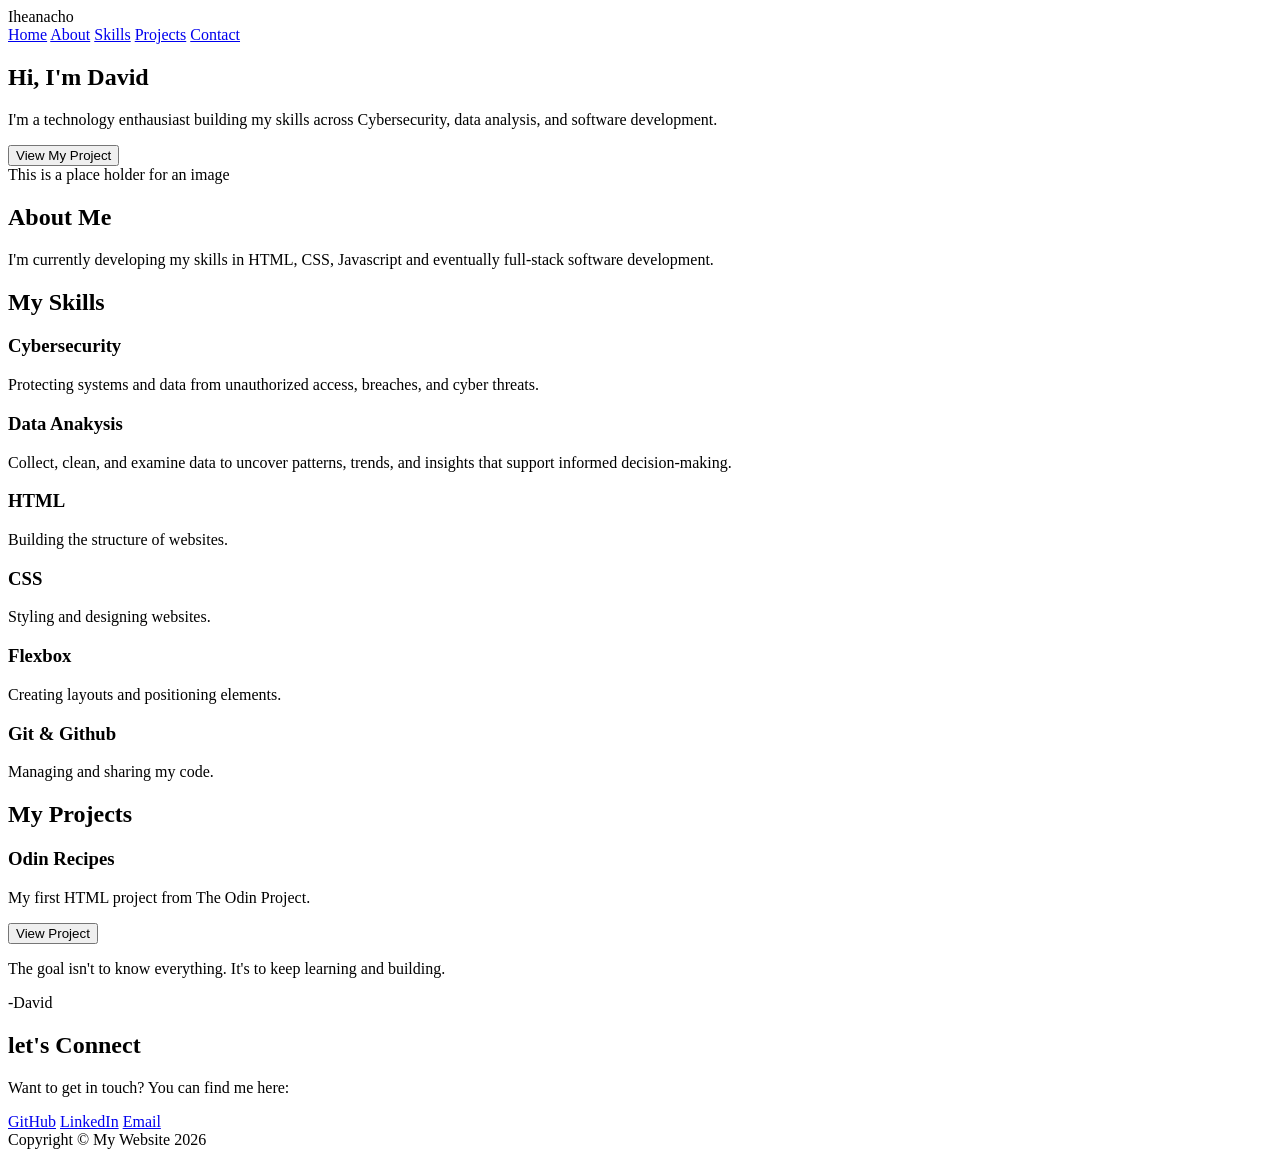
==== index.html @ 2ddacee8 "Create personal website HTML structure" ====
<!DOCTYPE html>
<html lang="en">
<head>
    <meta charset="UTF-8">
    <meta name="viewport" content="width=device-width, initial-scale=1.0">
    <title>MyLanding Page</title>
</head>
<body>

    <header>
        <div>Iheanacho</div>

        <nav>
            <a href="#">Home</a>
            <a href="#">About</a>
            <a href="#">Skills</a>
            <a href="#">Projects</a>
            <a href="#">Contact</a>
        </nav>
    </header>

    <section>
        <div>
            <h1>Hi, I'm David</h1>
            <p>
                I'm a technology enthausiast building my skills across Cybersecurity, data analysis, and software development.
            </p>

            <button>View My Project</button>
        </div>

        <div> 
            This is a place holder for an image
        </div>
    </section>

    <section>
        <h2>About Me</h2>

        <p>
            I'm currently developing my skills in HTML, CSS, Javascript and eventually full-stack software development.
        </p>
    </section>

    <section>
        <h2>My Skills</h2>

        <div>

            <div>
                <h3>Cybersecurity</h3>
                <p>
                    Protecting systems and data from unauthorized access, breaches, and cyber threats.
                </p>
            </div>

            <div>
                <h3>Data Anakysis</h3>
                <p>
                    Collect, clean, and examine data to uncover patterns, trends, and insights that support informed decision-making.
                </p>
            </div>
        
            <div>
                <h3>HTML</h3>
                <p>Building the structure of websites.</p>
            </div>

            <div>
                <h3>CSS</h3>
                <p>Styling and designing websites.</p>
            </div>

            <div>
                <h3>Flexbox</h3>
                <p>Creating layouts and positioning elements.</p>
            </div>

            <div>
                <h3>Git & Github</h3>
                <p>Managing and sharing my code.</p>
            </div>
        </div>
    
    </section>

    <section>
        <h2>My Projects</h2>

        <div>

            <div>
                <h3> Odin Recipes</h3>
                <p>
                    My first HTML project from The Odin Project.
                </p>
                <button>View Project</button>
            </div>

        </div>
        
        <p>
            The goal isn't to know everything. It's to keep learning and building.
        </p>

        <p>-David</p>
    </section>

    <section>

            <h2>let's Connect</h2>

            <p>
               Want to get in touch? You can find me here:
            </p>
            <a href="#">GitHub</a>
            <a href="#">LinkedIn</a>
            <a href="#">Email</a>
    </section>

    <footer>
        Copyright &copy; My Website 2026
    </footer>
</body>
</html>
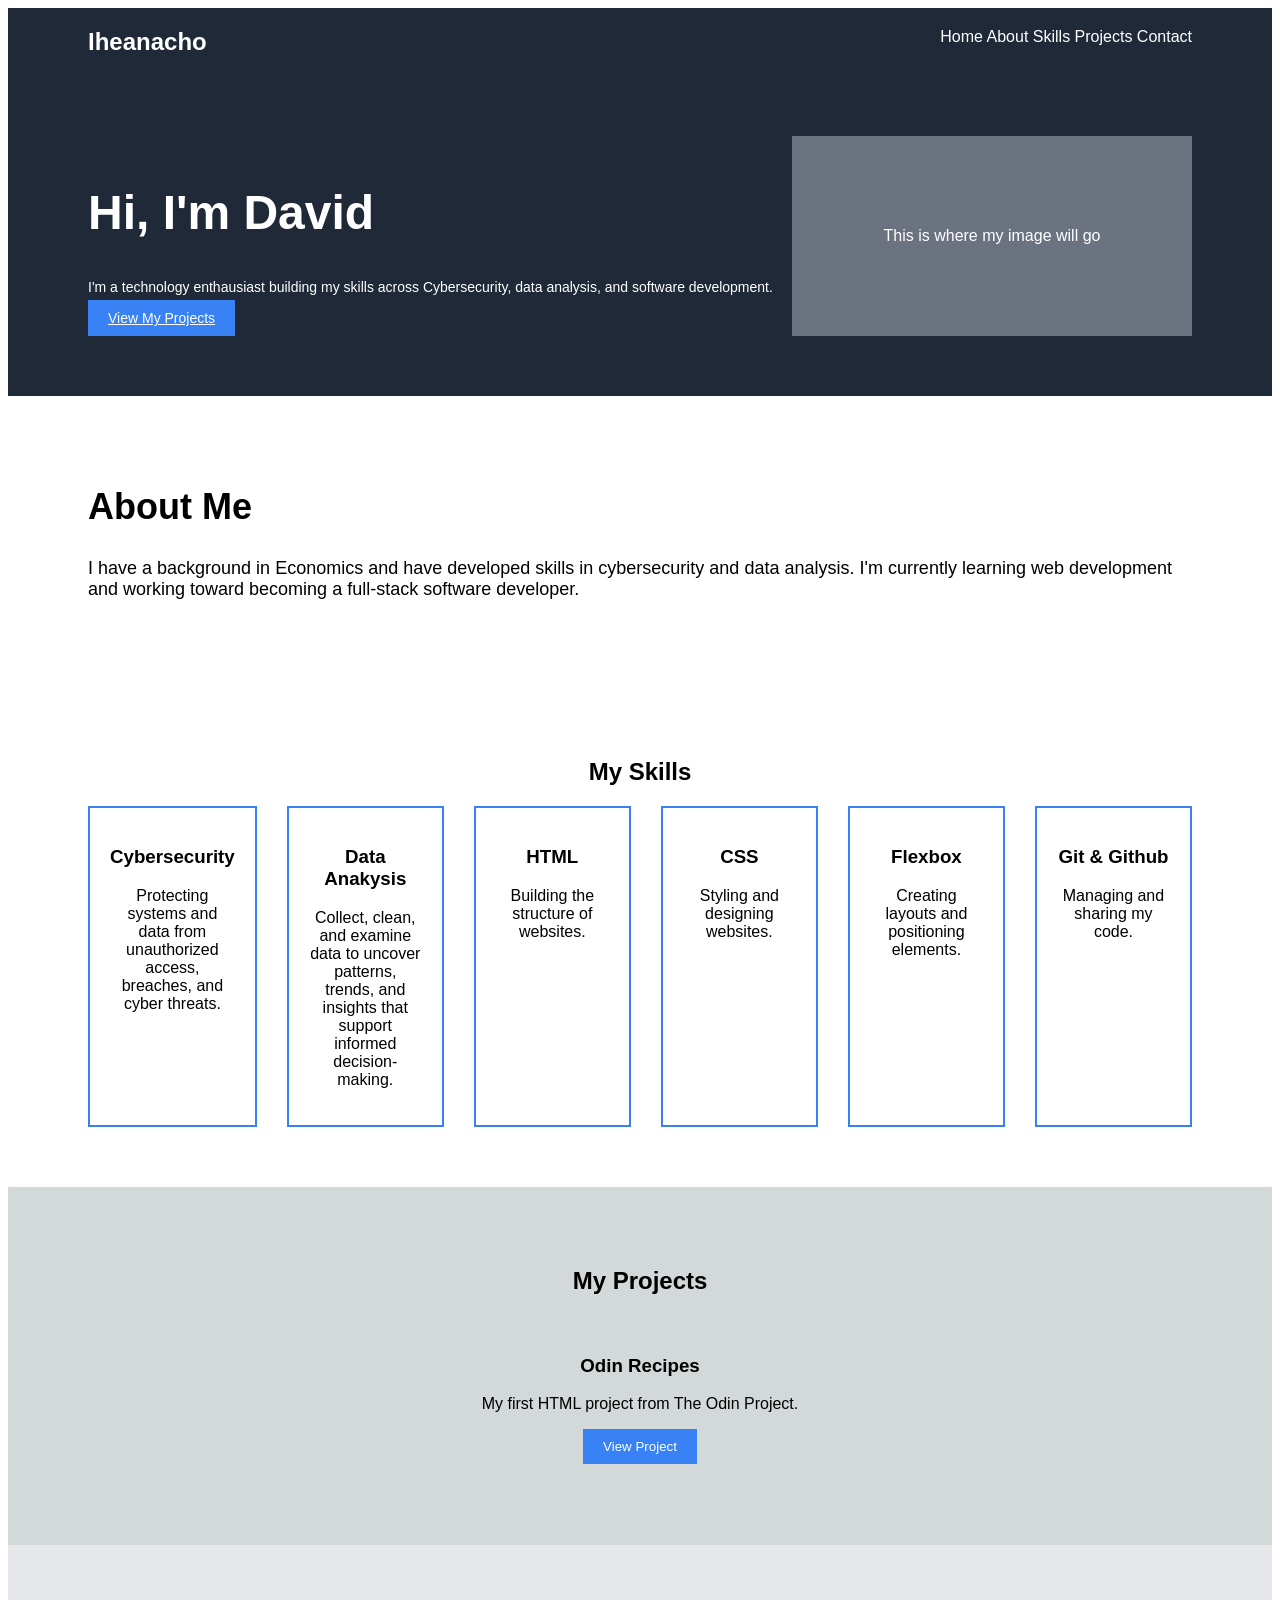
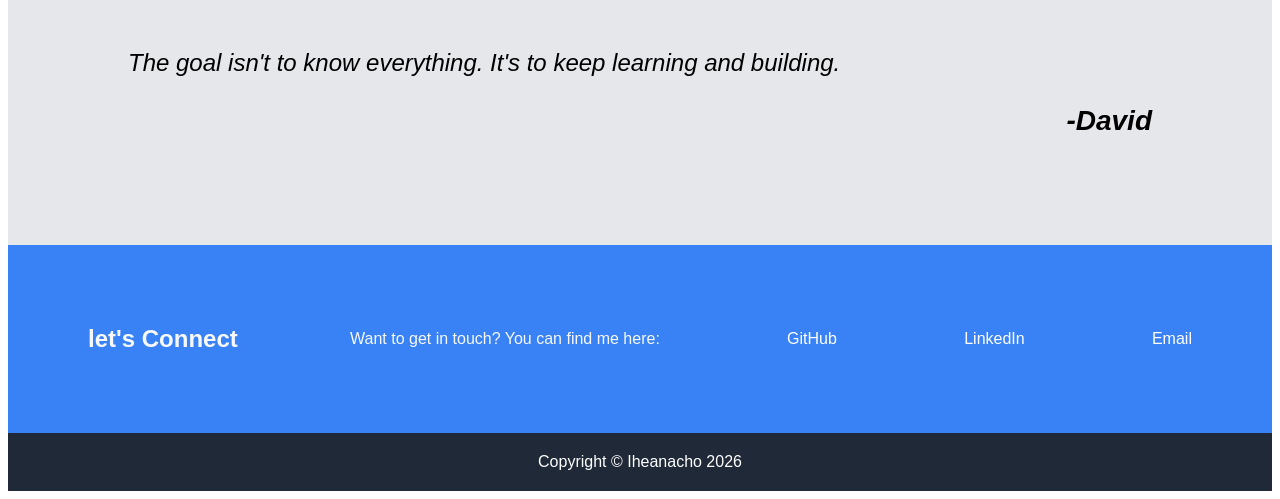
==== commit 4af438b0: "complete lannding HTML and CSS" ====
--- a/index.html
+++ b/index.html
@@ -4,6 +4,8 @@
     <meta charset="UTF-8">
     <meta name="viewport" content="width=device-width, initial-scale=1.0">
     <title>MyLanding Page</title>
+
+    <link rel="stylesheet" href="style.css">
 </head>
 <body>
 
@@ -19,33 +21,33 @@
         </nav>
     </header>
 
-    <section>
+    <section class="hero">
         <div>
             <h1>Hi, I'm David</h1>
             <p>
                 I'm a technology enthausiast building my skills across Cybersecurity, data analysis, and software development.
             </p>
 
-            <button>View My Project</button>
+            <a href="#projects"> View My Projects</a>
         </div>
 
-        <div> 
-            This is a place holder for an image
+        <div class="hero-image">
+            This is where my image will go
         </div>
     </section>
 
-    <section>
+    <section class="about">
         <h2>About Me</h2>
 
         <p>
-            I'm currently developing my skills in HTML, CSS, Javascript and eventually full-stack software development.
+           I have a background in Economics and have developed skills in cybersecurity and data analysis. I'm currently learning web development and working toward becoming a full-stack software developer.
         </p>
     </section>
 
-    <section>
+    <section class="skill">
         <h2>My Skills</h2>
 
-        <div>
+        <div class="skill-container">
 
             <div>
                 <h3>Cybersecurity</h3>
@@ -84,10 +86,10 @@
     
     </section>
 
-    <section>
+    <section id="projects" class="projects">
         <h2>My Projects</h2>
 
-        <div>
+        <div class="project-container">
 
             <div>
                 <h3> Odin Recipes</h3>
@@ -96,30 +98,33 @@
                 </p>
                 <button>View Project</button>
             </div>
-
         </div>
-        
-        <p>
-            The goal isn't to know everything. It's to keep learning and building.
-        </p>
-
-        <p>-David</p>
     </section>
 
-    <section>
+    <section class="quote"> 
+            <p>
+                The goal isn't to know everything. It's to keep learning and building.
+            </p>
+
+            <p>-David</p>
+
+    </section>
+
+    <section class="contact">
 
             <h2>let's Connect</h2>
 
             <p>
                Want to get in touch? You can find me here:
             </p>
+
             <a href="#">GitHub</a>
             <a href="#">LinkedIn</a>
             <a href="#">Email</a>
     </section>
 
-    <footer>
-        Copyright &copy; My Website 2026
+    <footer class="footer">
+        Copyright &copy; Iheanacho 2026
     </footer>
 </body>
 </html>
--- a/style.css
+++ b/style.css
@@ -0,0 +1,132 @@
+body {
+    font-family: Arial, sans-serif;
+}
+
+header {
+    background-color: #1f2937;
+    display: flex;
+    justify-content: space-between;
+    padding: 20px 80px;
+}
+
+header div {
+    color: white;
+    font-size: 24px;
+    font-weight: bold;
+}
+
+header a {
+    color: white;
+    text-decoration: none;
+}
+
+section {
+    padding: 60px 80px
+}
+
+.hero {
+    background-color: #1f2937;
+    color: white;
+    display: flex;
+    justify-content: space-between;
+    align-items: center;
+}
+
+.hero h1 {
+    font-size: 48px;
+}
+
+.hero p {
+    font-size: 14px;
+}
+.hero a {
+    background-color: #3882f6;
+    color: white;
+    border: none;
+    padding: 10px 20px;
+    font-size: 14px;
+}
+.hero-image {
+    width: 400px;
+    height: 200px;
+    background-color: #6b7280;
+    display: flex;
+    align-items: center;
+    justify-content: center;
+}
+.about h2 {
+    font-size: 36px;
+}
+
+.about p {
+    font-size: 18px;
+}
+.skill {
+    text-align: center;
+}
+.skill-container {
+    display: flex;
+    justify-content: center;
+    gap: 30px;
+}
+.skill-container> div {
+    border: 2px solid #3882f6;
+    width: 150px;
+    padding: 20px;
+    min-height: 120px;
+    text-align: center;
+}
+.projects {
+    text-align: center;
+    background-color: #d3d8d8;
+}
+.project-container {
+    display: flex;
+    justify-content: center;
+    gap: 30px;
+}
+.project-container >div {
+    width: 300;
+    padding: 20px;
+    border: 1px solid #d1d5db;
+}
+.project-container button {
+    background-color: #3882f6;
+    color: white;
+    border: none;
+    padding: 10px 20px;
+}
+.quote {
+    background-color: #e5e7eb;
+    padding: 80px 120px;
+}
+.quote p {
+    font-size: 24px;
+    font-style: italic;
+}
+.quote p:last-child {
+    text-align: right;
+    font-weight: bold;
+}
+.quote P:last-child {
+    font-size: 28px;
+    font-style: italic;
+}
+.contact  {
+    background-color: #3882f6;
+    color: #f7f8fa;
+    display: flex;
+    justify-content: space-between;
+    align-items: center;
+}
+.contact a {
+    color: white;
+    text-decoration: none;
+    margin-left: 15px;
+}
+.footer {
+    background-color: #1f2937;
+    color: white;
+    text-align: center;
+    padding: 20px;
+}
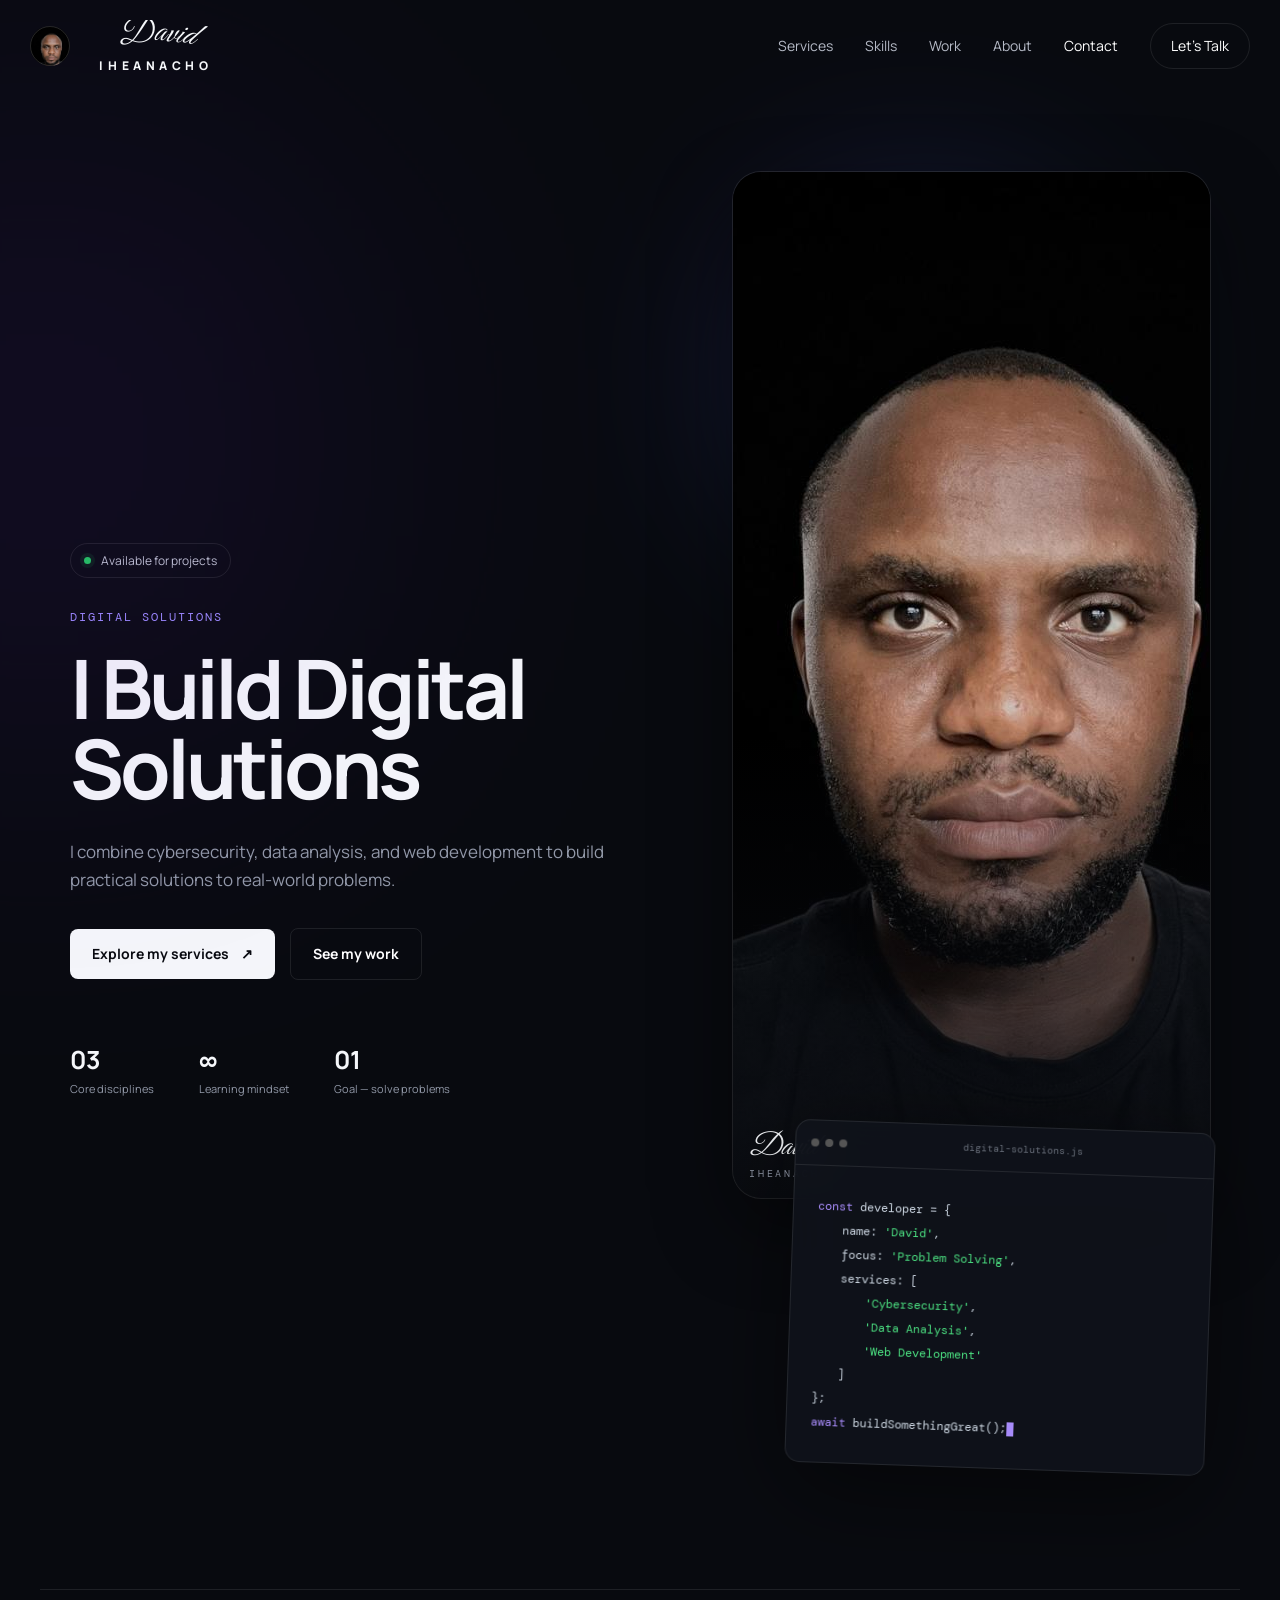
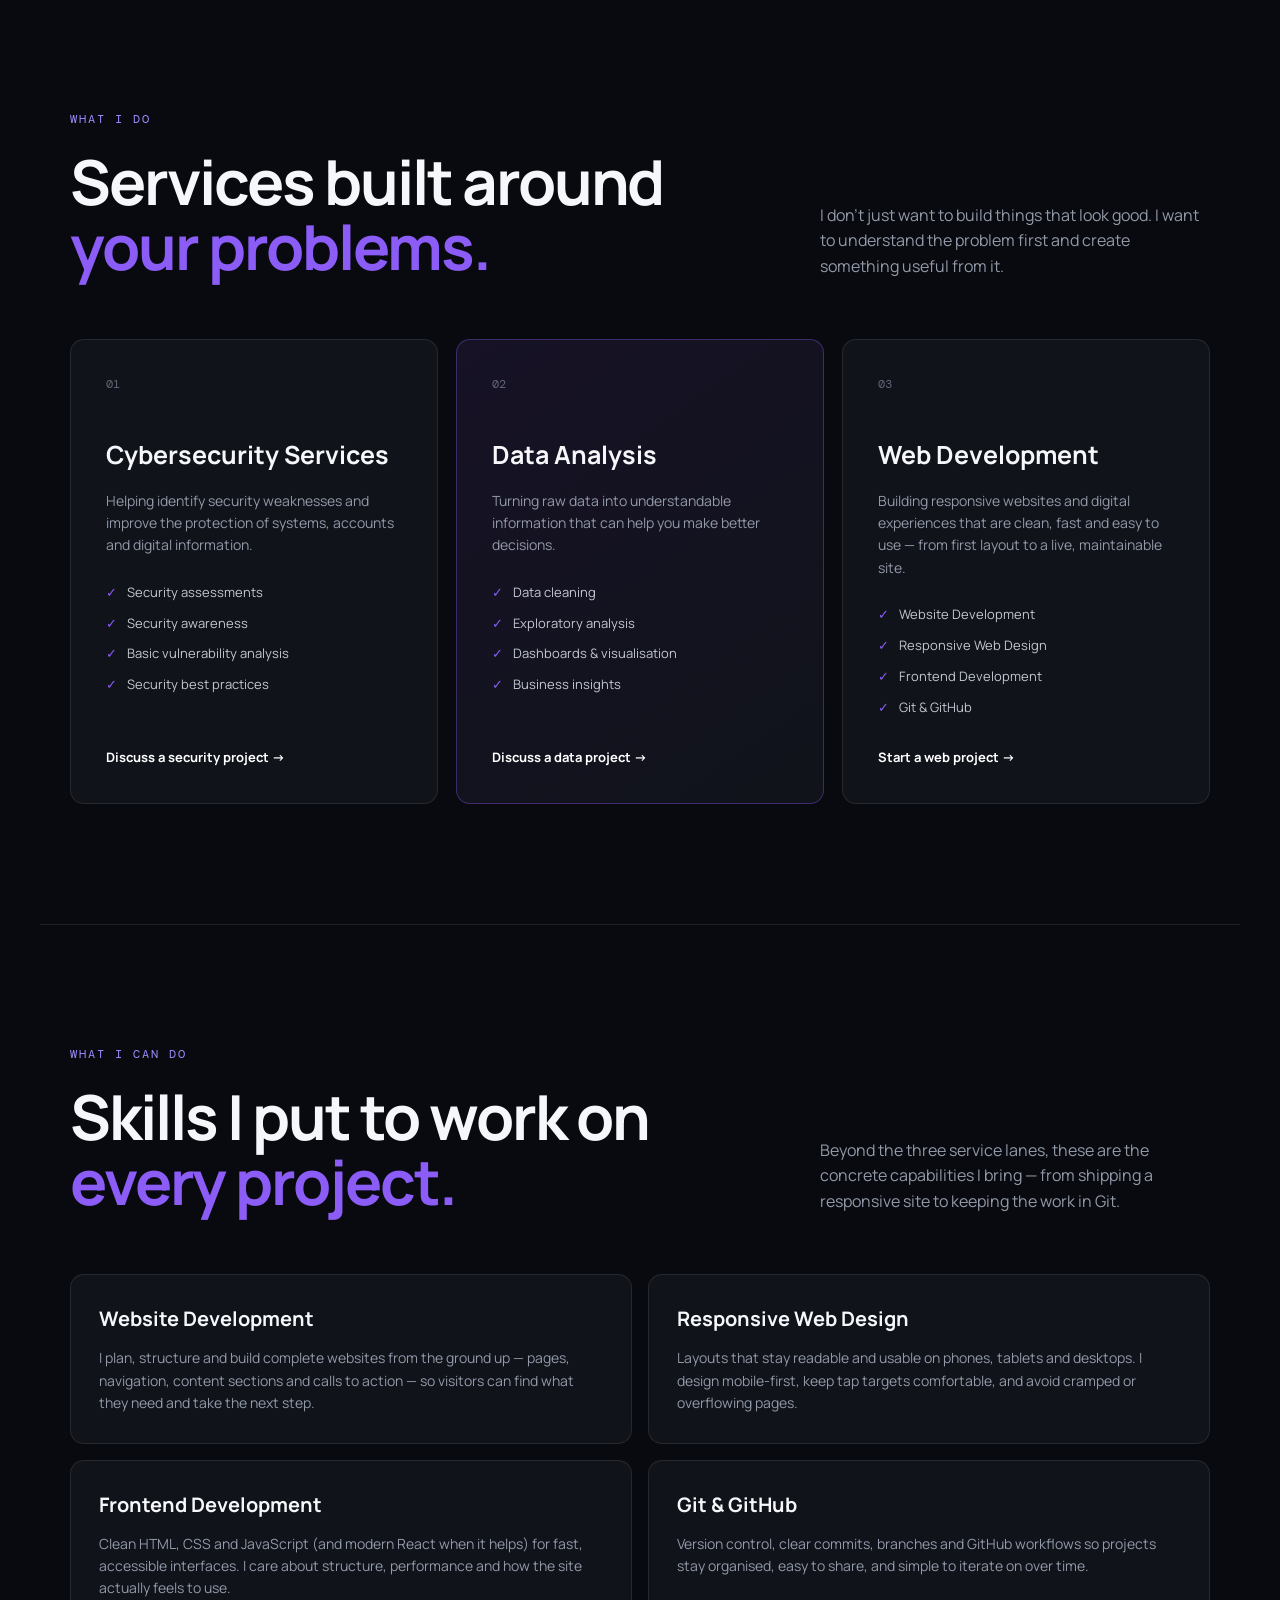
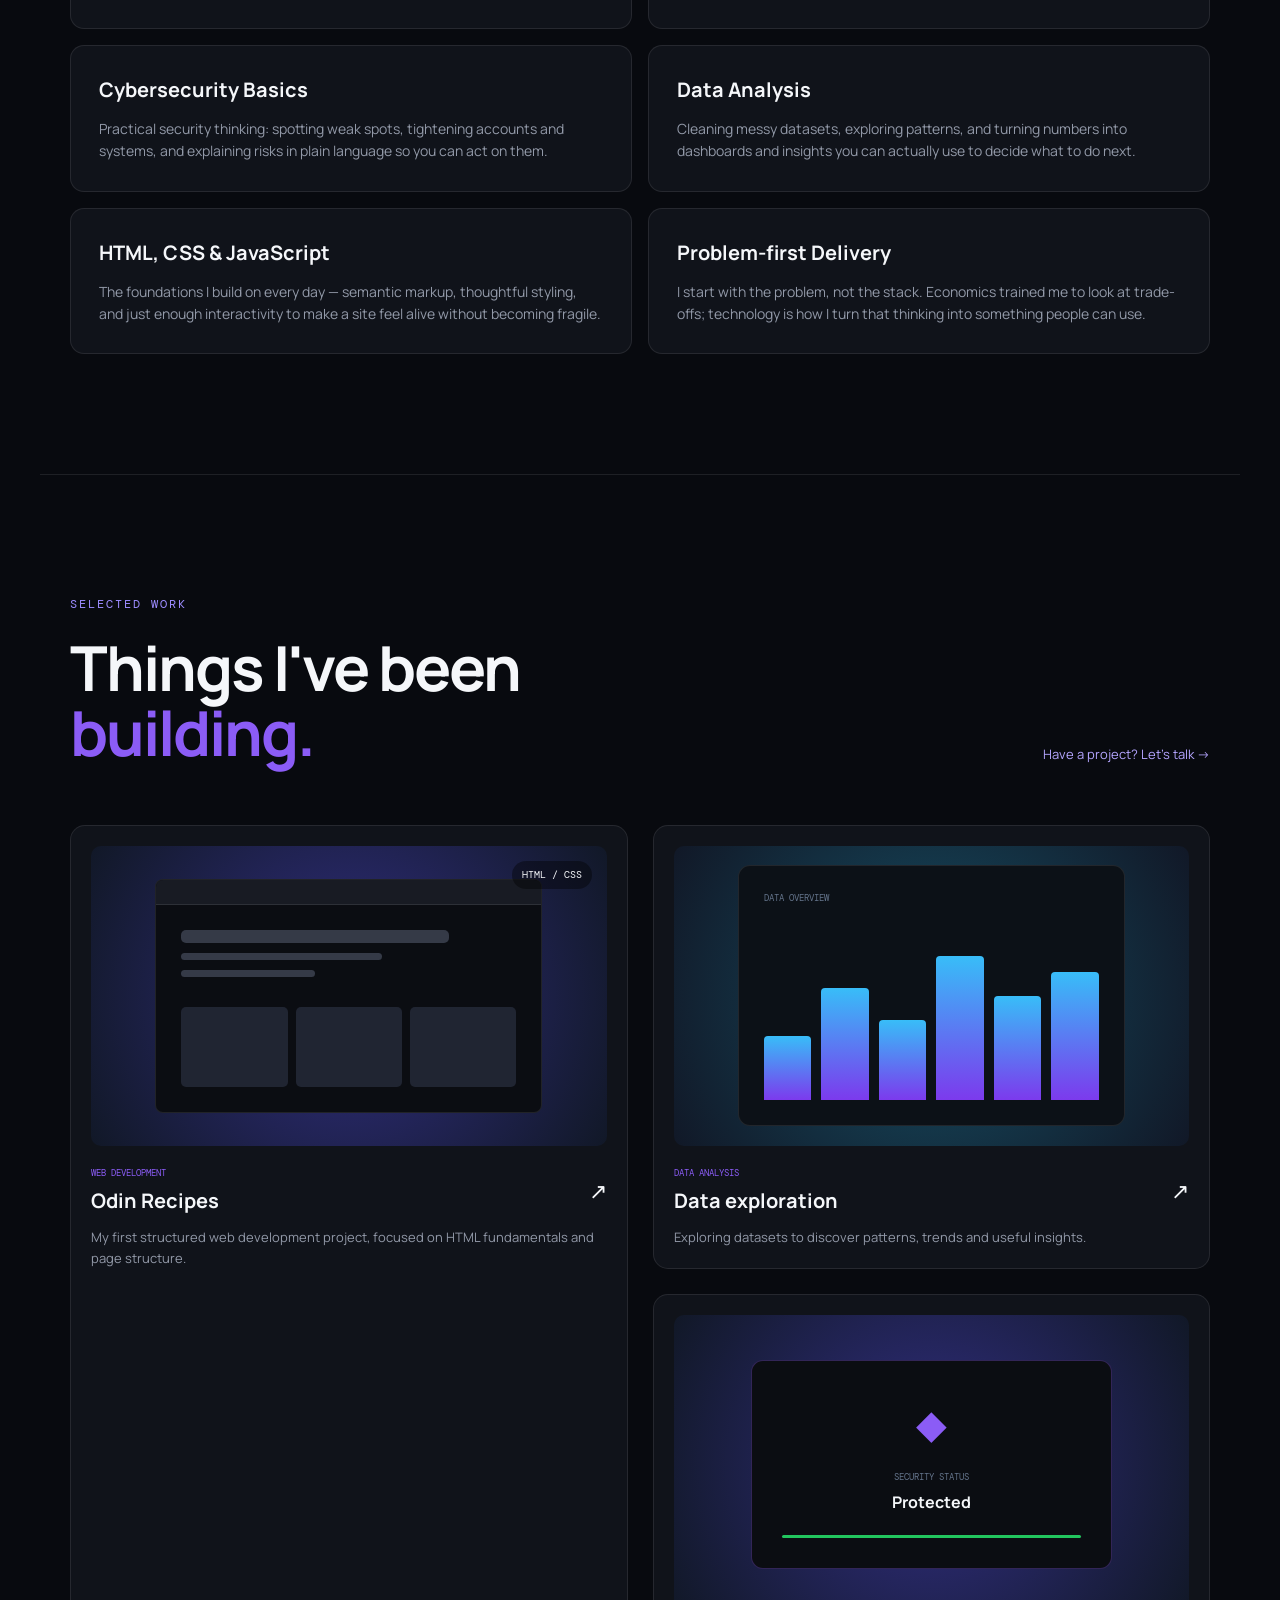
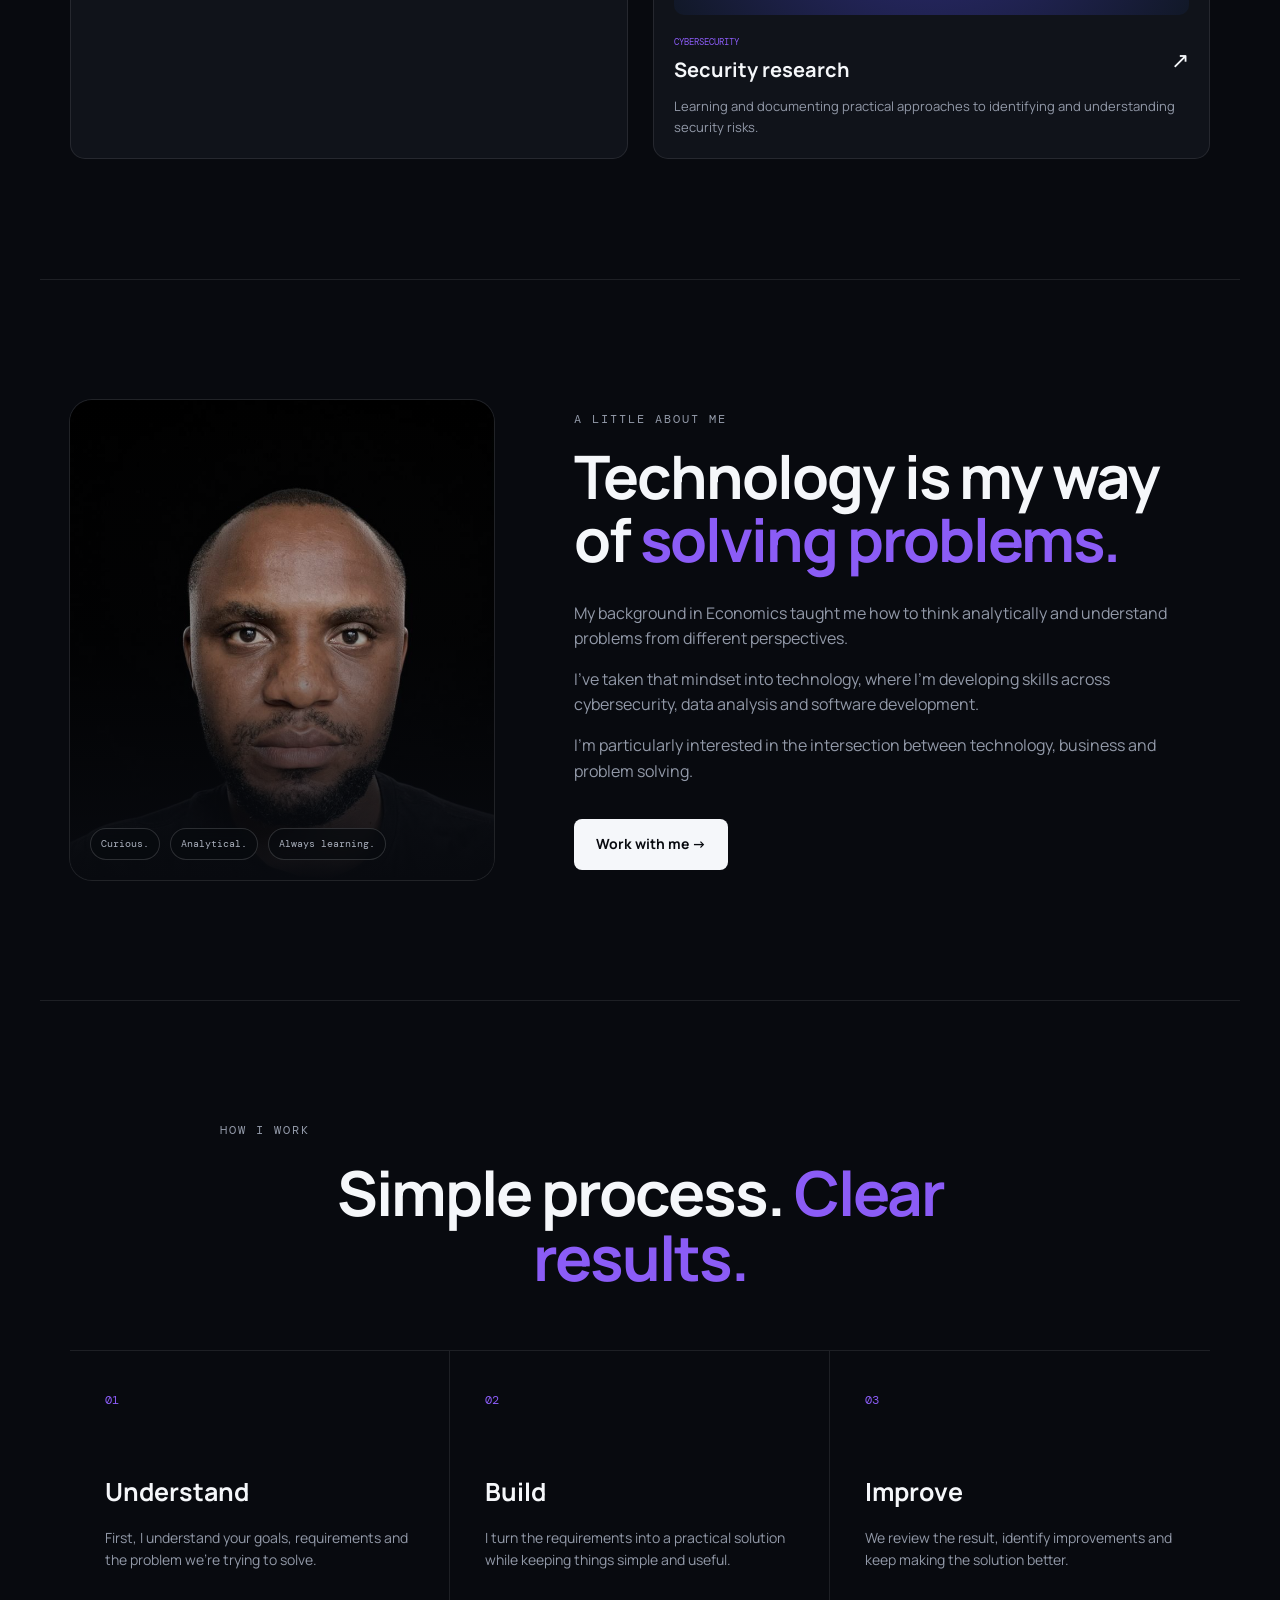
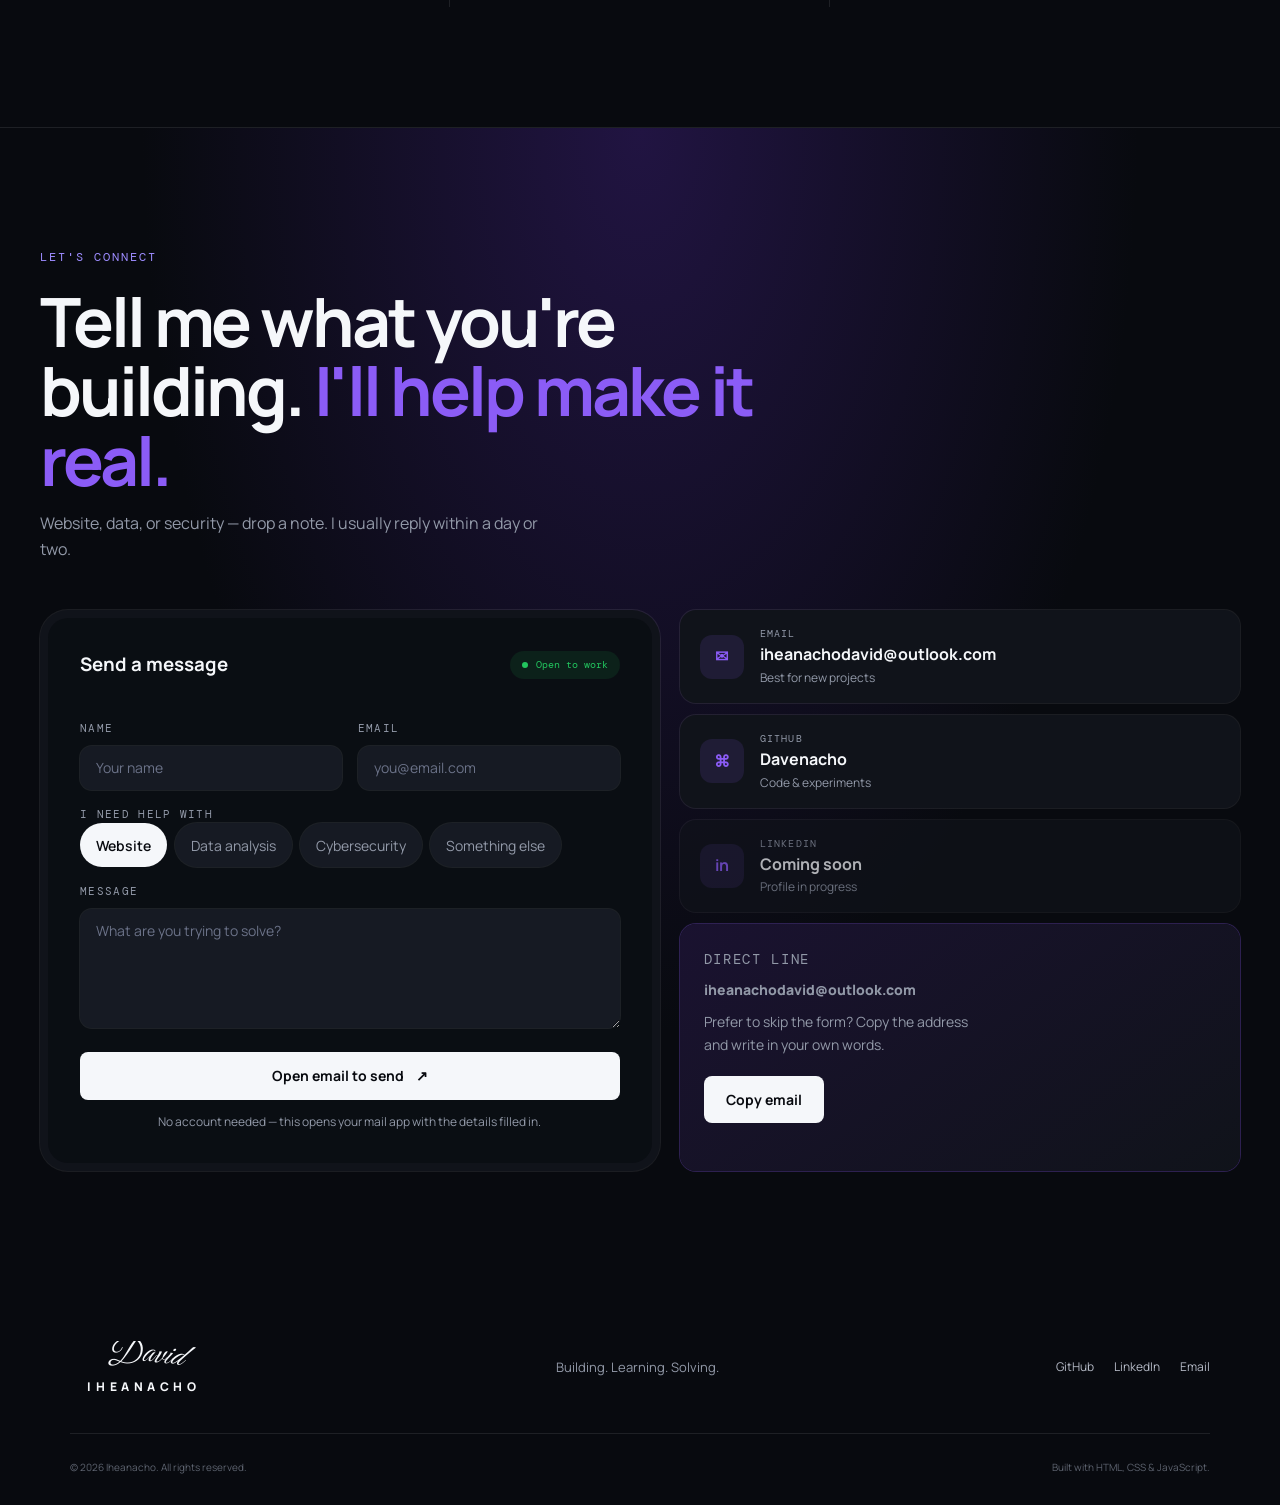
==== commit 338a1e57: "updated personal website" ====
--- a/index.html
+++ b/index.html
@@ -1,130 +1,425 @@
 <!DOCTYPE html>
 <html lang="en">
 <head>
-    <meta charset="UTF-8">
-    <meta name="viewport" content="width=device-width, initial-scale=1.0">
-    <title>MyLanding Page</title>
-
-    <link rel="stylesheet" href="style.css">
+  <meta charset="UTF-8">
+  <meta name="viewport" content="width=device-width, initial-scale=1.0">
+  <meta name="description" content="David Iheanacho — Cybersecurity, Data Analysis and Web Development services.">
+  <title>David Iheanacho | Digital Solutions</title>
+  <link rel="stylesheet" href="style.css">
 </head>
-<body>
-
-    <header>
-        <div>Iheanacho</div>
-
-        <nav>
-            <a href="#">Home</a>
-            <a href="#">About</a>
-            <a href="#">Skills</a>
-            <a href="#">Projects</a>
-            <a href="#">Contact</a>
-        </nav>
-    </header>
+<body id="top">
+
+  <header class="header">
+    <a href="#top" class="brand">
+      <img src="david.jpeg" alt="" class="brand-photo" width="40" height="40">
+      <span class="logo">
+        <svg class="logo-script" viewBox="0 0 180 48" aria-hidden="true">
+          <path id="arc-header" d="M8 40 Q90 4 172 40" fill="none"></path>
+          <text>
+            <textPath href="#arc-header" startOffset="50%" text-anchor="middle">David</textPath>
+          </text>
+        </svg>
+        <span class="logo-last">IHEANACHO</span>
+        <span class="sr-only">David Iheanacho</span>
+      </span>
+    </a>
+
+    <nav class="nav" id="nav">
+      <a href="#services">Services</a>
+      <a href="#skills">Skills</a>
+      <a href="#work">Work</a>
+      <a href="#about">About</a>
+      <a href="#contact">Contact</a>
+      <a href="#contact" class="nav-button">Let's Talk</a>
+    </nav>
+
+    <button class="menu-button" id="menuButton" type="button" aria-label="Open navigation" aria-expanded="false">
+      <span></span>
+      <span></span>
+    </button>
+  </header>
+
+  <main>
 
     <section class="hero">
+      <div class="hero-glow-left"></div>
+      <div class="hero-copy">
+        <div class="availability">
+          <span></span>
+          Available for projects
+        </div>
+        <p class="eyebrow">DIGITAL SOLUTIONS</p>
+        <h1>I Build Digital Solutions</h1>
+        <p class="hero-description">
+          I combine cybersecurity, data analysis, and web development
+          to build practical solutions to real-world problems.
+        </p>
+        <div class="hero-buttons">
+          <a href="#services" class="button primary">Explore my services <span>↗</span></a>
+          <a href="#work" class="button secondary">See my work</a>
+        </div>
+        <div class="hero-stats">
+          <div><strong>03</strong><span>Core disciplines</span></div>
+          <div><strong>∞</strong><span>Learning mindset</span></div>
+          <div><strong>01</strong><span>Goal — solve problems</span></div>
+        </div>
+      </div>
+
+      <div class="hero-visual" id="heroVisual">
+        <div class="visual-glow"></div>
+        <div class="portrait">
+          <img src="david.jpeg" alt="David Iheanacho" width="773" height="1026">
+          <div class="portrait-fade"></div>
+          <div class="portrait-name">
+            <p class="script">David</p>
+            <p class="last">IHEANACHO</p>
+          </div>
+        </div>
+        <div class="terminal" id="terminal">
+          <div class="terminal-top">
+            <div class="terminal-dots"><span></span><span></span><span></span></div>
+            <small>digital-solutions.js</small>
+          </div>
+          <div class="terminal-body">
+            <p><span class="purple">const</span> developer = {</p>
+            <p class="indent">name: <span class="green">'David'</span>,</p>
+            <p class="indent">focus: <span class="green">'Problem Solving'</span>,</p>
+            <p class="indent">services: [</p>
+            <p class="indent2"><span class="green">'Cybersecurity'</span>,</p>
+            <p class="indent2"><span class="green">'Data Analysis'</span>,</p>
+            <p class="indent2"><span class="green">'Web Development'</span></p>
+            <p class="indent">]</p>
+            <p>};</p>
+            <p class="cursor-line" id="cursorLine">
+              <span class="purple">await</span> buildSomethingGreat();
+              <span class="cursor"></span>
+            </p>
+          </div>
+        </div>
+      </div>
+    </section>
+
+    <section class="section" id="services">
+      <div class="section-heading">
         <div>
-            <h1>Hi, I'm David</h1>
-            <p>
-                I'm a technology enthausiast building my skills across Cybersecurity, data analysis, and software development.
-            </p>
-
-            <a href="#projects"> View My Projects</a>
-        </div>
-
-        <div class="hero-image">
-            This is where my image will go
-        </div>
-    </section>
-
-    <section class="about">
-        <h2>About Me</h2>
-
+          <p class="eyebrow">WHAT I DO</p>
+          <h2>Services built around <span>your problems.</span></h2>
+        </div>
         <p>
-           I have a background in Economics and have developed skills in cybersecurity and data analysis. I'm currently learning web development and working toward becoming a full-stack software developer.
+          I don't just want to build things that look good.
+          I want to understand the problem first and create
+          something useful from it.
         </p>
-    </section>
-
-    <section class="skill">
-        <h2>My Skills</h2>
-
-        <div class="skill-container">
-
+      </div>
+      <div class="service-grid">
+        <article class="service-card">
+          <div class="service-number">01</div>
+          <h3>Cybersecurity Services</h3>
+          <p>Helping identify security weaknesses and improve the protection of systems, accounts and digital information.</p>
+          <ul>
+            <li>Security assessments</li>
+            <li>Security awareness</li>
+            <li>Basic vulnerability analysis</li>
+            <li>Security best practices</li>
+          </ul>
+          <a href="#contact">Discuss a security project →</a>
+        </article>
+        <article class="service-card featured">
+          <div class="service-number">02</div>
+          <h3>Data Analysis</h3>
+          <p>Turning raw data into understandable information that can help you make better decisions.</p>
+          <ul>
+            <li>Data cleaning</li>
+            <li>Exploratory analysis</li>
+            <li>Dashboards & visualisation</li>
+            <li>Business insights</li>
+          </ul>
+          <a href="#contact">Discuss a data project →</a>
+        </article>
+        <article class="service-card">
+          <div class="service-number">03</div>
+          <h3>Web Development</h3>
+          <p>Building responsive websites and digital experiences that are clean, fast and easy to use — from first layout to a live, maintainable site.</p>
+          <ul>
+            <li>Website Development</li>
+            <li>Responsive Web Design</li>
+            <li>Frontend Development</li>
+            <li>Git & GitHub</li>
+          </ul>
+          <a href="#contact">Start a web project →</a>
+        </article>
+      </div>
+    </section>
+
+    <section class="section" id="skills">
+      <div class="section-heading">
+        <div>
+          <p class="eyebrow">WHAT I CAN DO</p>
+          <h2>Skills I put to work on <span>every project.</span></h2>
+        </div>
+        <p>
+          Beyond the three service lanes, these are the concrete capabilities I
+          bring — from shipping a responsive site to keeping the work in Git.
+        </p>
+      </div>
+      <div class="skill-grid">
+        <article class="skill-card">
+          <h3>Website Development</h3>
+          <p>I plan, structure and build complete websites from the ground up — pages, navigation, content sections and calls to action — so visitors can find what they need and take the next step.</p>
+        </article>
+        <article class="skill-card">
+          <h3>Responsive Web Design</h3>
+          <p>Layouts that stay readable and usable on phones, tablets and desktops. I design mobile-first, keep tap targets comfortable, and avoid cramped or overflowing pages.</p>
+        </article>
+        <article class="skill-card">
+          <h3>Frontend Development</h3>
+          <p>Clean HTML, CSS and JavaScript (and modern React when it helps) for fast, accessible interfaces. I care about structure, performance and how the site actually feels to use.</p>
+        </article>
+        <article class="skill-card">
+          <h3>Git & GitHub</h3>
+          <p>Version control, clear commits, branches and GitHub workflows so projects stay organised, easy to share, and simple to iterate on over time.</p>
+        </article>
+        <article class="skill-card">
+          <h3>Cybersecurity Basics</h3>
+          <p>Practical security thinking: spotting weak spots, tightening accounts and systems, and explaining risks in plain language so you can act on them.</p>
+        </article>
+        <article class="skill-card">
+          <h3>Data Analysis</h3>
+          <p>Cleaning messy datasets, exploring patterns, and turning numbers into dashboards and insights you can actually use to decide what to do next.</p>
+        </article>
+        <article class="skill-card">
+          <h3>HTML, CSS & JavaScript</h3>
+          <p>The foundations I build on every day — semantic markup, thoughtful styling, and just enough interactivity to make a site feel alive without becoming fragile.</p>
+        </article>
+        <article class="skill-card">
+          <h3>Problem-first Delivery</h3>
+          <p>I start with the problem, not the stack. Economics trained me to look at trade-offs; technology is how I turn that thinking into something people can use.</p>
+        </article>
+      </div>
+    </section>
+
+    <section class="section" id="work">
+      <div class="section-heading">
+        <div>
+          <p class="eyebrow">SELECTED WORK</p>
+          <h2>Things I've been <span>building.</span></h2>
+        </div>
+        <a href="#contact" class="text-link">Have a project? Let's talk →</a>
+      </div>
+      <div class="project-grid">
+        <article class="project-card project-large">
+          <div class="project-image project-one">
+            <div class="project-label">HTML / CSS</div>
+            <div class="browser">
+              <div class="browser-bar"></div>
+              <div class="browser-content">
+                <span class="fake-line large"></span>
+                <span class="fake-line"></span>
+                <span class="fake-line short"></span>
+                <div class="fake-boxes"><span></span><span></span><span></span></div>
+              </div>
+            </div>
+          </div>
+          <div class="project-info">
             <div>
-                <h3>Cybersecurity</h3>
-                <p>
-                    Protecting systems and data from unauthorized access, breaches, and cyber threats.
-                </p>
-            </div>
-
+              <p>WEB DEVELOPMENT</p>
+              <h3>Odin Recipes</h3>
+            </div>
+            <span class="arrow">↗</span>
+          </div>
+          <p>My first structured web development project, focused on HTML fundamentals and page structure.</p>
+        </article>
+        <article class="project-card">
+          <div class="project-image project-two">
+            <div class="data-chart">
+              <div class="chart-title">DATA OVERVIEW</div>
+              <div class="bars">
+                <span style="height:40%"></span>
+                <span style="height:70%"></span>
+                <span style="height:50%"></span>
+                <span style="height:90%"></span>
+                <span style="height:65%"></span>
+                <span style="height:80%"></span>
+              </div>
+            </div>
+          </div>
+          <div class="project-info">
             <div>
-                <h3>Data Anakysis</h3>
-                <p>
-                    Collect, clean, and examine data to uncover patterns, trends, and insights that support informed decision-making.
-                </p>
-            </div>
-        
+              <p>DATA ANALYSIS</p>
+              <h3>Data exploration</h3>
+            </div>
+            <span class="arrow">↗</span>
+          </div>
+          <p>Exploring datasets to discover patterns, trends and useful insights.</p>
+        </article>
+        <article class="project-card">
+          <div class="project-image project-three">
+            <div class="security-card">
+              <div class="shield">◆</div>
+              <p>SECURITY STATUS</p>
+              <strong>Protected</strong>
+              <div class="security-line"></div>
+            </div>
+          </div>
+          <div class="project-info">
             <div>
-                <h3>HTML</h3>
-                <p>Building the structure of websites.</p>
-            </div>
-
-            <div>
-                <h3>CSS</h3>
-                <p>Styling and designing websites.</p>
-            </div>
-
-            <div>
-                <h3>Flexbox</h3>
-                <p>Creating layouts and positioning elements.</p>
-            </div>
-
-            <div>
-                <h3>Git & Github</h3>
-                <p>Managing and sharing my code.</p>
-            </div>
-        </div>
-    
-    </section>
-
-    <section id="projects" class="projects">
-        <h2>My Projects</h2>
-
-        <div class="project-container">
-
-            <div>
-                <h3> Odin Recipes</h3>
-                <p>
-                    My first HTML project from The Odin Project.
-                </p>
-                <button>View Project</button>
-            </div>
-        </div>
-    </section>
-
-    <section class="quote"> 
-            <p>
-                The goal isn't to know everything. It's to keep learning and building.
-            </p>
-
-            <p>-David</p>
-
-    </section>
-
-    <section class="contact">
-
-            <h2>let's Connect</h2>
-
-            <p>
-               Want to get in touch? You can find me here:
-            </p>
-
-            <a href="#">GitHub</a>
-            <a href="#">LinkedIn</a>
-            <a href="#">Email</a>
-    </section>
-
-    <footer class="footer">
-        Copyright &copy; Iheanacho 2026
-    </footer>
+              <p>CYBERSECURITY</p>
+              <h3>Security research</h3>
+            </div>
+            <span class="arrow">↗</span>
+          </div>
+          <p>Learning and documenting practical approaches to identifying and understanding security risks.</p>
+        </article>
+      </div>
+    </section>
+
+    <section class="about" id="about">
+      <div class="about-photo">
+        <img src="david.jpeg" alt="Portrait of David Iheanacho" width="773" height="1026">
+        <div class="about-fade"></div>
+        <div class="about-tags">
+          <strong>Curious.</strong>
+          <strong>Analytical.</strong>
+          <strong>Always learning.</strong>
+        </div>
+      </div>
+      <div class="about-content">
+        <p class="eyebrow">A LITTLE ABOUT ME</p>
+        <h2>Technology is my way of <span>solving problems.</span></h2>
+        <p>My background in Economics taught me how to think analytically and understand problems from different perspectives.</p>
+        <p>I've taken that mindset into technology, where I'm developing skills across cybersecurity, data analysis and software development.</p>
+        <p>I'm particularly interested in the intersection between technology, business and problem solving.</p>
+        <a href="#contact" class="button primary">Work with me →</a>
+      </div>
+    </section>
+
+    <section class="section process">
+      <div class="section-heading centered">
+        <p class="eyebrow">HOW I WORK</p>
+        <h2>Simple process. <span>Clear results.</span></h2>
+      </div>
+      <div class="process-grid">
+        <div class="process-step">
+          <span>01</span>
+          <h3>Understand</h3>
+          <p>First, I understand your goals, requirements and the problem we're trying to solve.</p>
+        </div>
+        <div class="process-step">
+          <span>02</span>
+          <h3>Build</h3>
+          <p>I turn the requirements into a practical solution while keeping things simple and useful.</p>
+        </div>
+        <div class="process-step">
+          <span>03</span>
+          <h3>Improve</h3>
+          <p>We review the result, identify improvements and keep making the solution better.</p>
+        </div>
+      </div>
+    </section>
+
+    <section class="contact" id="contact">
+      <div class="contact-glow"></div>
+      <div class="contact-inner">
+        <p class="eyebrow">LET'S CONNECT</p>
+        <h2>Tell me what you're building. <span>I'll help make it real.</span></h2>
+        <p class="contact-lead">Website, data, or security — drop a note. I usually reply within a day or two.</p>
+
+        <div class="contact-layout">
+          <form class="contact-form" id="contactForm">
+            <div class="form-inner">
+              <div class="form-head">
+                <h3>Send a message</h3>
+                <span class="open-badge"><span></span> Open to work</span>
+              </div>
+              <div class="form-row">
+                <label>
+                  <span>Name</span>
+                  <input type="text" name="name" required placeholder="Your name" autocomplete="name">
+                </label>
+                <label>
+                  <span>Email</span>
+                  <input type="email" name="email" required placeholder="you@email.com" autocomplete="email">
+                </label>
+              </div>
+              <fieldset>
+                <legend>I need help with</legend>
+                <div class="topics" id="topics">
+                  <button type="button" class="topic active" data-topic="Website">Website</button>
+                  <button type="button" class="topic" data-topic="Data analysis">Data analysis</button>
+                  <button type="button" class="topic" data-topic="Cybersecurity">Cybersecurity</button>
+                  <button type="button" class="topic" data-topic="Something else">Something else</button>
+                </div>
+              </fieldset>
+              <label>
+                <span>Message</span>
+                <textarea name="message" rows="5" required placeholder="What are you trying to solve?"></textarea>
+              </label>
+              <button type="submit" class="button primary form-submit">Open email to send <span>↗</span></button>
+              <p class="form-note" id="formNote">No account needed — this opens your mail app with the details filled in.</p>
+            </div>
+          </form>
+
+          <div class="contact-side">
+            <a class="channel" href="mailto:iheanachodavid@outlook.com">
+              <span class="channel-icon">✉</span>
+              <span>
+                <span class="channel-label">Email</span>
+                <strong>iheanachodavid@outlook.com</strong>
+                <span class="channel-hint">Best for new projects</span>
+              </span>
+            </a>
+            <a class="channel" href="https://github.com/Davenacho" target="_blank" rel="noreferrer">
+              <span class="channel-icon">⌘</span>
+              <span>
+                <span class="channel-label">GitHub</span>
+                <strong>Davenacho</strong>
+                <span class="channel-hint">Code & experiments</span>
+              </span>
+            </a>
+            <div class="channel muted">
+              <span class="channel-icon">in</span>
+              <span>
+                <span class="channel-label">LinkedIn</span>
+                <strong>Coming soon</strong>
+                <span class="channel-hint">Profile in progress</span>
+              </span>
+            </div>
+            <div class="direct">
+              <p class="channel-label">Direct line</p>
+              <p class="direct-email">iheanachodavid@outlook.com</p>
+              <p>Prefer to skip the form? Copy the address and write in your own words.</p>
+              <button type="button" class="button primary" id="copyEmail">Copy email</button>
+            </div>
+          </div>
+        </div>
+      </div>
+    </section>
+  </main>
+
+  <footer class="footer">
+    <div class="footer-top">
+      <a href="#top" class="logo">
+        <svg class="logo-script" viewBox="0 0 180 48" aria-hidden="true">
+          <path id="arc-footer" d="M8 40 Q90 4 172 40" fill="none"></path>
+          <text>
+            <textPath href="#arc-footer" startOffset="50%" text-anchor="middle">David</textPath>
+          </text>
+        </svg>
+        <span class="logo-last">IHEANACHO</span>
+      </a>
+      <p>Building. Learning. Solving.</p>
+      <div class="socials">
+        <a href="https://github.com/Davenacho" target="_blank" rel="noreferrer">GitHub</a>
+        <a href="#">LinkedIn</a>
+        <a href="mailto:iheanachodavid@outlook.com">Email</a>
+      </div>
+    </div>
+    <div class="footer-bottom">
+      <span>© 2026 Iheanacho. All rights reserved.</span>
+      <span>Built with HTML, CSS & JavaScript.</span>
+    </div>
+  </footer>
+
+  <script src="script.js"></script>
 </body>
 </html>
--- a/style.css
+++ b/style.css
@@ -1,132 +1,1015 @@
+@import url("https://fonts.googleapis.com/css2?family=DM+Mono:wght@400;500&family=Great+Vibes&family=Manrope:wght@400;500;600;700;800&display=swap");
+
+* { margin: 0; padding: 0; box-sizing: border-box; }
+
+:root {
+  --background: #080a0f;
+  --surface: #10131a;
+  --surface-light: #161a23;
+  --text: #f5f7fa;
+  --muted: #9299a8;
+  --purple: #8b5cf6;
+  --blue: #38bdf8;
+  --green: #22c55e;
+  --border: rgba(255, 255, 255, 0.09);
+  --container: 1200px;
+}
+
+html { scroll-behavior: smooth; }
+
 body {
-    font-family: Arial, sans-serif;
-}
-
-header {
-    background-color: #1f2937;
-    display: flex;
-    justify-content: space-between;
-    padding: 20px 80px;
-}
-
-header div {
-    color: white;
-    font-size: 24px;
-    font-weight: bold;
-}
-
-header a {
-    color: white;
-    text-decoration: none;
-}
-
-section {
-    padding: 60px 80px
-}
+  font-family: "Manrope", sans-serif;
+  background: var(--background);
+  color: var(--text);
+  line-height: 1.6;
+  overflow-x: hidden;
+}
+
+a { color: inherit; text-decoration: none; }
+button { font-family: inherit; cursor: pointer; }
+::selection { background: var(--purple); color: white; }
+
+.sr-only {
+  position: absolute;
+  width: 1px;
+  height: 1px;
+  padding: 0;
+  margin: -1px;
+  overflow: hidden;
+  clip: rect(0, 0, 0, 0);
+  border: 0;
+}
+
+.section {
+  max-width: var(--container);
+  margin: auto;
+  padding: 120px 30px;
+  border-top: 1px solid var(--border);
+}
+
+.eyebrow {
+  font-family: "DM Mono", monospace;
+  font-size: 12px;
+  letter-spacing: 2px;
+  color: #9d8cff;
+  margin-bottom: 20px;
+}
+
+.section-heading {
+  display: flex;
+  justify-content: space-between;
+  align-items: end;
+  gap: 40px;
+  margin-bottom: 60px;
+}
+
+.section-heading h2 {
+  max-width: 650px;
+  font-size: clamp(36px, 5vw, 62px);
+  line-height: 1.05;
+  letter-spacing: -2px;
+}
+
+.section-heading h2 span,
+.about-content h2 span,
+.contact h2 span {
+  color: var(--purple);
+}
+
+.section-heading > p {
+  max-width: 390px;
+  color: var(--muted);
+}
+
+.centered { display: block; text-align: center; }
+.centered h2 { margin: auto; }
+
+.logo {
+  display: inline-flex;
+  flex-direction: column;
+  align-items: center;
+  line-height: 1;
+}
+
+.logo-script {
+  width: 148px;
+  height: 44px;
+}
+
+.logo-script text {
+  font-family: "Great Vibes", cursive;
+  font-style: italic;
+  fill: var(--text);
+  font-size: 40px;
+}
+
+.logo-last {
+  margin-top: -4px;
+  font-size: 12px;
+  font-weight: 800;
+  letter-spacing: 0.38em;
+}
+
+.brand {
+  display: flex;
+  align-items: center;
+  gap: 12px;
+}
+
+.brand-photo {
+  width: 40px;
+  height: 40px;
+  border-radius: 50%;
+  object-fit: cover;
+  object-position: center 12%;
+  outline: 1px solid rgba(255,255,255,0.15);
+  outline-offset: -1px;
+}
+
+.header {
+  width: 100%;
+  max-width: 1300px;
+  margin: auto;
+  padding: 20px 30px;
+  display: flex;
+  justify-content: space-between;
+  align-items: center;
+  position: relative;
+  z-index: 100;
+}
+
+.nav {
+  display: flex;
+  align-items: center;
+  gap: 32px;
+  font-size: 14px;
+  color: #b5bac6;
+}
+
+.nav a { transition: 0.3s ease; }
+.nav a:hover, .nav a.active { color: white; }
+
+.nav-button {
+  padding: 11px 20px;
+  border: 1px solid var(--border);
+  border-radius: 100px;
+  color: white !important;
+}
+
+.nav-button:hover {
+  background: white;
+  color: #080a0f !important;
+}
+
+.menu-button {
+  display: none;
+  border: 0;
+  background: none;
+  width: 44px;
+  height: 44px;
+}
+
+.menu-button span {
+  display: block;
+  width: 24px;
+  height: 2px;
+  background: white;
+  margin: 5px auto;
+  transition: 0.3s;
+}
+
+.menu-button.active span:first-child { transform: translateY(7px) rotate(45deg); }
+.menu-button.active span:last-child { transform: translateY(-7px) rotate(-45deg); }
 
 .hero {
-    background-color: #1f2937;
-    color: white;
-    display: flex;
-    justify-content: space-between;
-    align-items: center;
+  max-width: 1200px;
+  min-height: 720px;
+  margin: auto;
+  padding: 80px 30px 120px;
+  display: grid;
+  grid-template-columns: 1.1fr 0.9fr;
+  align-items: center;
+  gap: 80px;
+  position: relative;
+}
+
+.hero-glow-left {
+  position: absolute;
+  width: 500px;
+  height: 500px;
+  background: #6d28d9;
+  filter: blur(180px);
+  opacity: 0.15;
+  top: 100px;
+  left: -250px;
+  pointer-events: none;
+}
+
+.availability {
+  display: inline-flex;
+  align-items: center;
+  gap: 10px;
+  padding: 7px 13px;
+  border: 1px solid var(--border);
+  border-radius: 100px;
+  font-size: 12px;
+  color: #bfc4cf;
+  margin-bottom: 30px;
+}
+
+.availability span {
+  width: 7px;
+  height: 7px;
+  border-radius: 50%;
+  background: var(--green);
+  box-shadow: 0 0 0 4px rgba(34, 197, 94, 0.1);
+  animation: pulse-dot 2s ease-in-out infinite;
 }
 
 .hero h1 {
-    font-size: 48px;
-}
-
-.hero p {
-    font-size: 14px;
-}
-.hero a {
-    background-color: #3882f6;
-    color: white;
-    border: none;
-    padding: 10px 20px;
-    font-size: 14px;
-}
-.hero-image {
-    width: 400px;
-    height: 200px;
-    background-color: #6b7280;
-    display: flex;
-    align-items: center;
-    justify-content: center;
-}
-.about h2 {
-    font-size: 36px;
-}
-
-.about p {
-    font-size: 18px;
-}
-.skill {
-    text-align: center;
-}
-.skill-container {
-    display: flex;
-    justify-content: center;
-    gap: 30px;
-}
-.skill-container> div {
-    border: 2px solid #3882f6;
-    width: 150px;
-    padding: 20px;
-    min-height: 120px;
-    text-align: center;
-}
-.projects {
-    text-align: center;
-    background-color: #d3d8d8;
-}
-.project-container {
-    display: flex;
-    justify-content: center;
-    gap: 30px;
-}
-.project-container >div {
-    width: 300;
-    padding: 20px;
-    border: 1px solid #d1d5db;
-}
-.project-container button {
-    background-color: #3882f6;
-    color: white;
-    border: none;
-    padding: 10px 20px;
-}
-.quote {
-    background-color: #e5e7eb;
-    padding: 80px 120px;
-}
-.quote p {
-    font-size: 24px;
-    font-style: italic;
-}
-.quote p:last-child {
-    text-align: right;
-    font-weight: bold;
-}
-.quote P:last-child {
-    font-size: 28px;
-    font-style: italic;
-}
-.contact  {
-    background-color: #3882f6;
-    color: #f7f8fa;
-    display: flex;
-    justify-content: space-between;
-    align-items: center;
-}
-.contact a {
-    color: white;
-    text-decoration: none;
-    margin-left: 15px;
-}
+  max-width: 750px;
+  font-size: clamp(42px, 7vw, 82px);
+  line-height: 0.98;
+  letter-spacing: -4px;
+  margin-bottom: 30px;
+}
+
+.hero-description {
+  max-width: 620px;
+  color: var(--muted);
+  font-size: 17px;
+  margin-bottom: 35px;
+}
+
+.hero-buttons {
+  display: flex;
+  align-items: center;
+  gap: 15px;
+  margin-bottom: 60px;
+}
+
+.button {
+  display: inline-flex;
+  align-items: center;
+  justify-content: center;
+  gap: 12px;
+  padding: 14px 22px;
+  border-radius: 8px;
+  font-size: 14px;
+  font-weight: 700;
+  border: 0;
+  transition: transform 0.3s, background 0.3s;
+}
+
+.button:hover { transform: translateY(-3px); }
+
+.primary { background: #f5f7fa; color: #080a0f; }
+.secondary {
+  border: 1px solid var(--border);
+  color: white;
+  background: transparent;
+}
+.secondary:hover { background: var(--surface-light); }
+
+.hero-stats { display: flex; gap: 45px; }
+.hero-stats div { display: flex; flex-direction: column; }
+.hero-stats strong { font-size: 25px; }
+.hero-stats span { font-size: 11px; color: var(--muted); }
+
+.hero-visual { position: relative; perspective: 800px; }
+
+.visual-glow {
+  position: absolute;
+  width: 320px;
+  height: 320px;
+  border-radius: 50%;
+  background: linear-gradient(135deg, #7c3aed, #0ea5e9);
+  filter: blur(100px);
+  opacity: 0.3;
+  top: 40px;
+  left: 24px;
+  animation: glow 5s ease-in-out infinite;
+}
+
+.portrait {
+  position: relative;
+  overflow: hidden;
+  border-radius: 28px;
+  box-shadow: 0 0 0 1px rgba(255,255,255,0.1), 0 30px 80px rgba(0,0,0,0.45);
+}
+
+.portrait img {
+  width: 100%;
+  aspect-ratio: 4 / 5;
+  object-fit: cover;
+  object-position: center 8%;
+  display: block;
+}
+
+.portrait-fade {
+  position: absolute;
+  inset: 0;
+  background: linear-gradient(to top, #080a0f 0%, transparent 45%);
+  pointer-events: none;
+}
+
+.portrait-name {
+  position: absolute;
+  left: 16px;
+  right: 16px;
+  bottom: 16px;
+}
+
+.portrait-name .script {
+  font-family: "Great Vibes", cursive;
+  font-style: italic;
+  font-size: 30px;
+  line-height: 1;
+}
+
+.portrait-name .last {
+  font-family: "DM Mono", monospace;
+  font-size: 10px;
+  letter-spacing: 0.28em;
+  color: var(--muted);
+  margin-top: 4px;
+}
+
+.terminal {
+  position: relative;
+  z-index: 2;
+  margin-top: -72px;
+  margin-left: auto;
+  width: 88%;
+  border: 1px solid var(--border);
+  background: rgba(15, 18, 26, 0.92);
+  backdrop-filter: blur(20px);
+  border-radius: 15px;
+  box-shadow: 0 30px 100px rgba(0, 0, 0, 0.5);
+  overflow: hidden;
+  transform: rotate(2deg);
+  transition: transform 0.5s ease;
+}
+
+.terminal-top {
+  height: 45px;
+  display: flex;
+  align-items: center;
+  padding: 0 15px;
+  border-bottom: 1px solid var(--border);
+}
+
+.terminal-dots { display: flex; gap: 6px; }
+.terminal-dots span {
+  width: 8px;
+  height: 8px;
+  border-radius: 50%;
+  background: #555;
+}
+
+.terminal-top small {
+  margin: auto;
+  color: #666c78;
+  font-family: "DM Mono", monospace;
+  font-size: 10px;
+}
+
+.terminal-body {
+  padding: 28px 24px;
+  font-family: "DM Mono", monospace;
+  font-size: 12px;
+  color: #cbd5e1;
+  line-height: 2;
+}
+
+.indent { padding-left: 25px; }
+.indent2 { padding-left: 50px; }
+.purple { color: #a78bfa; }
+.green { color: #4ade80; }
+
+.cursor {
+  display: inline-block;
+  width: 7px;
+  height: 14px;
+  background: #a78bfa;
+  vertical-align: middle;
+  animation: blink 1s infinite;
+}
+
+@keyframes glow {
+  0%, 100% { transform: scale(0.9); }
+  50% { transform: scale(1.1); }
+}
+
+@keyframes blink { 50% { opacity: 0; } }
+
+@keyframes pulse-dot {
+  0%, 100% { box-shadow: 0 0 0 4px rgba(34, 197, 94, 0.12); }
+  50% { box-shadow: 0 0 0 8px rgba(34, 197, 94, 0.06); }
+}
+
+.service-grid {
+  display: grid;
+  grid-template-columns: repeat(3, 1fr);
+  gap: 18px;
+}
+
+.service-card {
+  padding: 35px;
+  background: var(--surface);
+  border: 1px solid var(--border);
+  border-radius: 14px;
+  min-height: 440px;
+  display: flex;
+  flex-direction: column;
+  transition: transform 0.4s, border 0.4s;
+}
+
+.service-card:hover {
+  transform: translateY(-10px);
+  border-color: rgba(139, 92, 246, 0.5);
+}
+
+.service-card.featured {
+  background: linear-gradient(145deg, #171226, #10131a);
+  border-color: rgba(139, 92, 246, 0.35);
+}
+
+.service-number {
+  font-family: "DM Mono", monospace;
+  color: #606776;
+  font-size: 12px;
+  margin-bottom: 40px;
+}
+
+.service-card h3 { font-size: 25px; margin-bottom: 15px; }
+.service-card > p { color: var(--muted); font-size: 14px; margin-bottom: 25px; }
+
+.service-card ul {
+  list-style: none;
+  display: flex;
+  flex-direction: column;
+  gap: 10px;
+  margin-bottom: 30px;
+}
+
+.service-card li { font-size: 13px; color: #c2c7d0; }
+.service-card li::before {
+  content: "✓";
+  color: var(--purple);
+  margin-right: 10px;
+}
+
+.service-card a {
+  margin-top: auto;
+  color: white;
+  font-size: 13px;
+  font-weight: 700;
+}
+
+.skill-grid {
+  display: grid;
+  grid-template-columns: 1fr 1fr;
+  gap: 16px;
+}
+
+.skill-card {
+  padding: 28px;
+  background: var(--surface);
+  border: 1px solid var(--border);
+  border-radius: 14px;
+  transition: border 0.3s;
+}
+
+.skill-card:hover { border-color: rgba(139, 92, 246, 0.4); }
+.skill-card h3 { font-size: 20px; margin-bottom: 12px; }
+.skill-card p { font-size: 14px; color: var(--muted); }
+
+.text-link { color: #b4a5ff; font-size: 13px; }
+
+.project-grid {
+  display: grid;
+  grid-template-columns: 1fr 1fr;
+  gap: 25px;
+}
+
+.project-card {
+  padding: 20px;
+  border: 1px solid var(--border);
+  border-radius: 15px;
+  background: var(--surface);
+  transition: transform 0.4s;
+}
+
+.project-card:hover { transform: translateY(-8px); }
+.project-large { grid-row: span 2; }
+
+.project-image {
+  height: 300px;
+  border-radius: 10px;
+  display: grid;
+  place-items: center;
+  overflow: hidden;
+  position: relative;
+}
+
+.project-one { background: radial-gradient(circle at center, #312e81, #111827); }
+.project-two { background: radial-gradient(circle at center, #164e63, #111827); }
+.project-three { background: radial-gradient(circle at center, #312e81, #111827); }
+
+.project-label {
+  position: absolute;
+  top: 15px;
+  right: 15px;
+  padding: 6px 10px;
+  border-radius: 50px;
+  background: rgba(0, 0, 0, 0.4);
+  font-size: 10px;
+  font-family: "DM Mono", monospace;
+}
+
+.browser {
+  width: 75%;
+  background: #0b0d12;
+  border: 1px solid var(--border);
+  border-radius: 8px;
+  overflow: hidden;
+}
+
+.browser-bar {
+  height: 25px;
+  background: #181b23;
+  border-bottom: 1px solid var(--border);
+}
+
+.browser-content { padding: 25px; }
+
+.fake-line {
+  display: block;
+  width: 60%;
+  height: 7px;
+  background: #353a47;
+  border-radius: 5px;
+  margin-bottom: 10px;
+}
+
+.fake-line.large { width: 80%; height: 13px; }
+.fake-line.short { width: 40%; }
+
+.fake-boxes { display: flex; gap: 8px; margin-top: 30px; }
+.fake-boxes span {
+  width: 33%;
+  height: 80px;
+  background: #202532;
+  border-radius: 5px;
+}
+
+.data-chart {
+  width: 75%;
+  padding: 25px;
+  border-radius: 12px;
+  background: #0c1117;
+  border: 1px solid var(--border);
+}
+
+.chart-title {
+  font-family: "DM Mono", monospace;
+  color: #64748b;
+  font-size: 9px;
+  margin-bottom: 35px;
+}
+
+.bars {
+  height: 160px;
+  display: flex;
+  align-items: end;
+  gap: 10px;
+}
+
+.bars span {
+  flex: 1;
+  background: linear-gradient(to top, #7c3aed, #38bdf8);
+  border-radius: 4px 4px 0 0;
+}
+
+.security-card {
+  width: 70%;
+  padding: 30px;
+  border: 1px solid rgba(139, 92, 246, 0.3);
+  background: #0b0d12;
+  border-radius: 12px;
+  text-align: center;
+}
+
+.shield { font-size: 40px; color: var(--purple); margin-bottom: 15px; }
+.security-card p { font-family: "DM Mono", monospace; font-size: 9px; color: #64748b; }
+.security-card strong { display: block; margin-top: 5px; }
+.security-line { height: 3px; margin-top: 20px; background: var(--green); border-radius: 5px; }
+
+.project-info {
+  display: flex;
+  justify-content: space-between;
+  align-items: center;
+  margin-top: 20px;
+}
+
+.project-info p {
+  font-family: "DM Mono", monospace;
+  font-size: 9px;
+  color: var(--purple);
+  margin-bottom: 5px;
+}
+
+.project-info h3 { font-size: 20px; }
+.arrow { font-size: 22px; }
+.project-card > p { margin-top: 10px; color: var(--muted); font-size: 13px; }
+
+.about {
+  max-width: var(--container);
+  margin: auto;
+  padding: 120px 30px;
+  display: grid;
+  grid-template-columns: 0.8fr 1.2fr;
+  gap: 80px;
+  align-items: center;
+  border-top: 1px solid var(--border);
+}
+
+.about-photo {
+  position: relative;
+  min-height: 480px;
+  overflow: hidden;
+  border-radius: 22px;
+  box-shadow: 0 0 0 1px rgba(255,255,255,0.1);
+}
+
+.about-photo img {
+  position: absolute;
+  inset: 0;
+  width: 100%;
+  height: 100%;
+  object-fit: cover;
+  object-position: center 10%;
+}
+
+.about-fade {
+  position: absolute;
+  inset: 0;
+  background: linear-gradient(to top, #080a0f, rgba(8,10,15,0.2), transparent);
+}
+
+.about-tags {
+  position: absolute;
+  left: 20px;
+  right: 20px;
+  bottom: 20px;
+  display: flex;
+  flex-wrap: wrap;
+  gap: 10px;
+}
+
+.about-tags strong {
+  font-family: "DM Mono", monospace;
+  font-size: 10px;
+  font-weight: 400;
+  color: #aab0bd;
+  border: 1px solid rgba(255,255,255,0.15);
+  background: rgba(8,10,15,0.7);
+  padding: 7px 10px;
+  border-radius: 50px;
+  backdrop-filter: blur(8px);
+}
+
+.about-content h2 {
+  font-size: clamp(38px, 5vw, 60px);
+  line-height: 1.05;
+  letter-spacing: -2px;
+  margin-bottom: 30px;
+}
+
+.about-content > p {
+  color: var(--muted);
+  margin-bottom: 15px;
+  max-width: 600px;
+}
+
+.about-content .button { margin-top: 20px; }
+
+.process { text-align: center; }
+.process-grid {
+  display: grid;
+  grid-template-columns: repeat(3, 1fr);
+  margin-top: 50px;
+  text-align: left;
+}
+
+.process-step {
+  padding: 35px;
+  border-top: 1px solid var(--border);
+  border-right: 1px solid var(--border);
+}
+
+.process-step:last-child { border-right: none; }
+.process-step > span { font-family: "DM Mono", monospace; color: var(--purple); font-size: 12px; }
+.process-step h3 { margin-top: 60px; font-size: 25px; margin-bottom: 15px; }
+.process-step p { color: var(--muted); font-size: 14px; }
+
+.contact {
+  position: relative;
+  overflow: hidden;
+  padding: 120px 30px;
+  border-top: 1px solid var(--border);
+}
+
+.contact-glow {
+  position: absolute;
+  inset: 0;
+  background: radial-gradient(ellipse at top, #211442 0%, transparent 55%);
+  pointer-events: none;
+}
+
+.contact-inner {
+  position: relative;
+  max-width: var(--container);
+  margin: auto;
+}
+
+.contact h2 {
+  max-width: 720px;
+  font-size: clamp(36px, 5.5vw, 68px);
+  line-height: 1.02;
+  letter-spacing: -3px;
+  margin-bottom: 16px;
+}
+
+.contact-lead {
+  max-width: 520px;
+  color: var(--muted);
+  margin-bottom: 48px;
+}
+
+.contact-layout {
+  display: grid;
+  grid-template-columns: 1.05fr 0.95fr;
+  gap: 20px;
+  align-items: stretch;
+}
+
+.contact-form {
+  background: var(--surface);
+  padding: 8px;
+  border-radius: 28px;
+  box-shadow: 0 0 0 1px rgba(255,255,255,0.08);
+}
+
+.form-inner {
+  background: rgba(8, 10, 15, 0.6);
+  border-radius: 20px;
+  padding: 32px;
+}
+
+.form-head {
+  display: flex;
+  justify-content: space-between;
+  align-items: center;
+  gap: 12px;
+  margin-bottom: 24px;
+}
+
+.open-badge {
+  display: inline-flex;
+  align-items: center;
+  gap: 8px;
+  background: rgba(34, 197, 94, 0.1);
+  color: var(--green);
+  font-family: "DM Mono", monospace;
+  font-size: 10px;
+  padding: 6px 12px;
+  border-radius: 999px;
+}
+
+.open-badge span {
+  width: 6px;
+  height: 6px;
+  border-radius: 50%;
+  background: var(--green);
+}
+
+.form-row {
+  display: grid;
+  grid-template-columns: 1fr 1fr;
+  gap: 16px;
+}
+
+label, fieldset {
+  display: flex;
+  flex-direction: column;
+  gap: 8px;
+  border: 0;
+  margin-top: 16px;
+}
+
+label span, legend {
+  font-family: "DM Mono", monospace;
+  font-size: 11px;
+  letter-spacing: 0.12em;
+  text-transform: uppercase;
+  color: var(--muted);
+}
+
+input, textarea {
+  min-height: 44px;
+  border: 0;
+  border-radius: 12px;
+  background: var(--surface-light);
+  color: var(--text);
+  padding: 0 16px;
+  font-family: inherit;
+  font-size: 14px;
+  box-shadow: 0 0 0 1px rgba(255,255,255,0.08);
+  outline: none;
+  color-scheme: dark;
+}
+
+textarea { padding: 12px 16px; resize: vertical; }
+
+input:focus, textarea:focus {
+  box-shadow: 0 0 0 1px #8b5cf6;
+}
+
+input::placeholder, textarea::placeholder { color: #6b7288; }
+
+.topics { display: flex; flex-wrap: wrap; gap: 8px; }
+
+.topic {
+  min-height: 44px;
+  padding: 0 16px;
+  border-radius: 999px;
+  border: 0;
+  background: var(--surface-light);
+  color: var(--muted);
+  box-shadow: 0 0 0 1px rgba(255,255,255,0.08);
+  font-size: 14px;
+}
+
+.topic.active {
+  background: var(--text);
+  color: var(--background);
+  font-weight: 600;
+  box-shadow: none;
+}
+
+.form-submit { width: 100%; margin-top: 24px; min-height: 48px; }
+.form-note { text-align: center; font-size: 12px; color: var(--muted); margin-top: 12px; }
+
+.contact-side { display: flex; flex-direction: column; gap: 12px; }
+
+.channel {
+  display: flex;
+  align-items: center;
+  gap: 16px;
+  min-height: 88px;
+  padding: 16px 20px;
+  background: var(--surface);
+  border-radius: 16px;
+  box-shadow: 0 0 0 1px rgba(255,255,255,0.08);
+  transition: box-shadow 0.2s;
+}
+
+.channel:hover { box-shadow: 0 0 0 1px rgba(139,92,246,0.45); }
+.channel.muted { opacity: 0.7; }
+
+.channel-icon {
+  width: 44px;
+  height: 44px;
+  display: grid;
+  place-items: center;
+  border-radius: 12px;
+  background: rgba(139, 92, 246, 0.12);
+  color: var(--purple);
+  font-weight: 700;
+}
+
+.channel-label {
+  display: block;
+  font-family: "DM Mono", monospace;
+  font-size: 10px;
+  letter-spacing: 0.12em;
+  text-transform: uppercase;
+  color: var(--muted);
+}
+
+.channel-hint { display: block; font-size: 12px; color: var(--muted); }
+
+.direct {
+  flex: 1;
+  padding: 24px;
+  border-radius: 16px;
+  background: linear-gradient(145deg, #1a1230, #10131a);
+  box-shadow: 0 0 0 1px rgba(139, 92, 246, 0.28);
+}
+
+.direct-email {
+  font-size: 20px;
+  font-weight: 800;
+  margin: 8px 0 10px;
+}
+
+.direct p { color: var(--muted); font-size: 14px; max-width: 280px; }
+.direct .button { margin-top: 20px; }
+
 .footer {
-    background-color: #1f2937;
-    color: white;
-    text-align: center;
-    padding: 20px;
-}
+  max-width: 1200px;
+  margin: auto;
+  padding: 50px 30px 30px;
+}
+
+.footer-top {
+  display: flex;
+  align-items: center;
+  justify-content: space-between;
+  padding-bottom: 40px;
+  border-bottom: 1px solid var(--border);
+}
+
+.footer-top p { color: var(--muted); font-size: 13px; }
+
+.socials {
+  display: flex;
+  gap: 20px;
+  font-size: 12px;
+  color: #b5bac6;
+}
+
+.socials a:hover { color: white; }
+
+.footer-bottom {
+  display: flex;
+  justify-content: space-between;
+  padding-top: 25px;
+  color: #5e6470;
+  font-size: 10px;
+}
+
+@media (max-width: 900px) {
+  .nav {
+    position: absolute;
+    top: 80px;
+    left: 20px;
+    right: 20px;
+    padding: 25px;
+    background: #10131a;
+    border: 1px solid var(--border);
+    border-radius: 12px;
+    display: none;
+    flex-direction: column;
+    align-items: stretch;
+    gap: 20px;
+  }
+
+  .nav.active { display: flex; }
+  .menu-button { display: block; }
+
+  .hero {
+    grid-template-columns: 1fr;
+    padding-top: 50px;
+  }
+
+  .hero-visual { max-width: 460px; width: 100%; margin: auto; }
+
+  .service-grid,
+  .skill-grid,
+  .project-grid,
+  .about,
+  .process-grid,
+  .contact-layout,
+  .form-row {
+    grid-template-columns: 1fr;
+  }
+
+  .project-large { grid-row: auto; }
+  .process-step { border-right: none; border-bottom: 1px solid var(--border); }
+  .process-step:last-child { border-bottom: none; }
+}
+
+@media (max-width: 600px) {
+  .section, .about, .contact { padding: 80px 20px; }
+  .header { padding: 16px 20px; }
+  .hero { padding: 40px 20px 80px; min-height: auto; }
+  .hero-buttons { flex-direction: column; align-items: stretch; }
+  .hero-stats { gap: 20px; }
+  .section-heading { flex-direction: column; align-items: start; gap: 20px; }
+  .service-card { min-height: auto; }
+  .project-image { height: 230px; }
+  .about-photo { min-height: 380px; }
+  .footer-top, .footer-bottom {
+    flex-direction: column;
+    align-items: start;
+    gap: 20px;
+  }
+}
+
+@media (prefers-reduced-motion: reduce) {
+  html { scroll-behavior: auto; }
+  .visual-glow, .cursor, .availability span { animation: none; }
+}
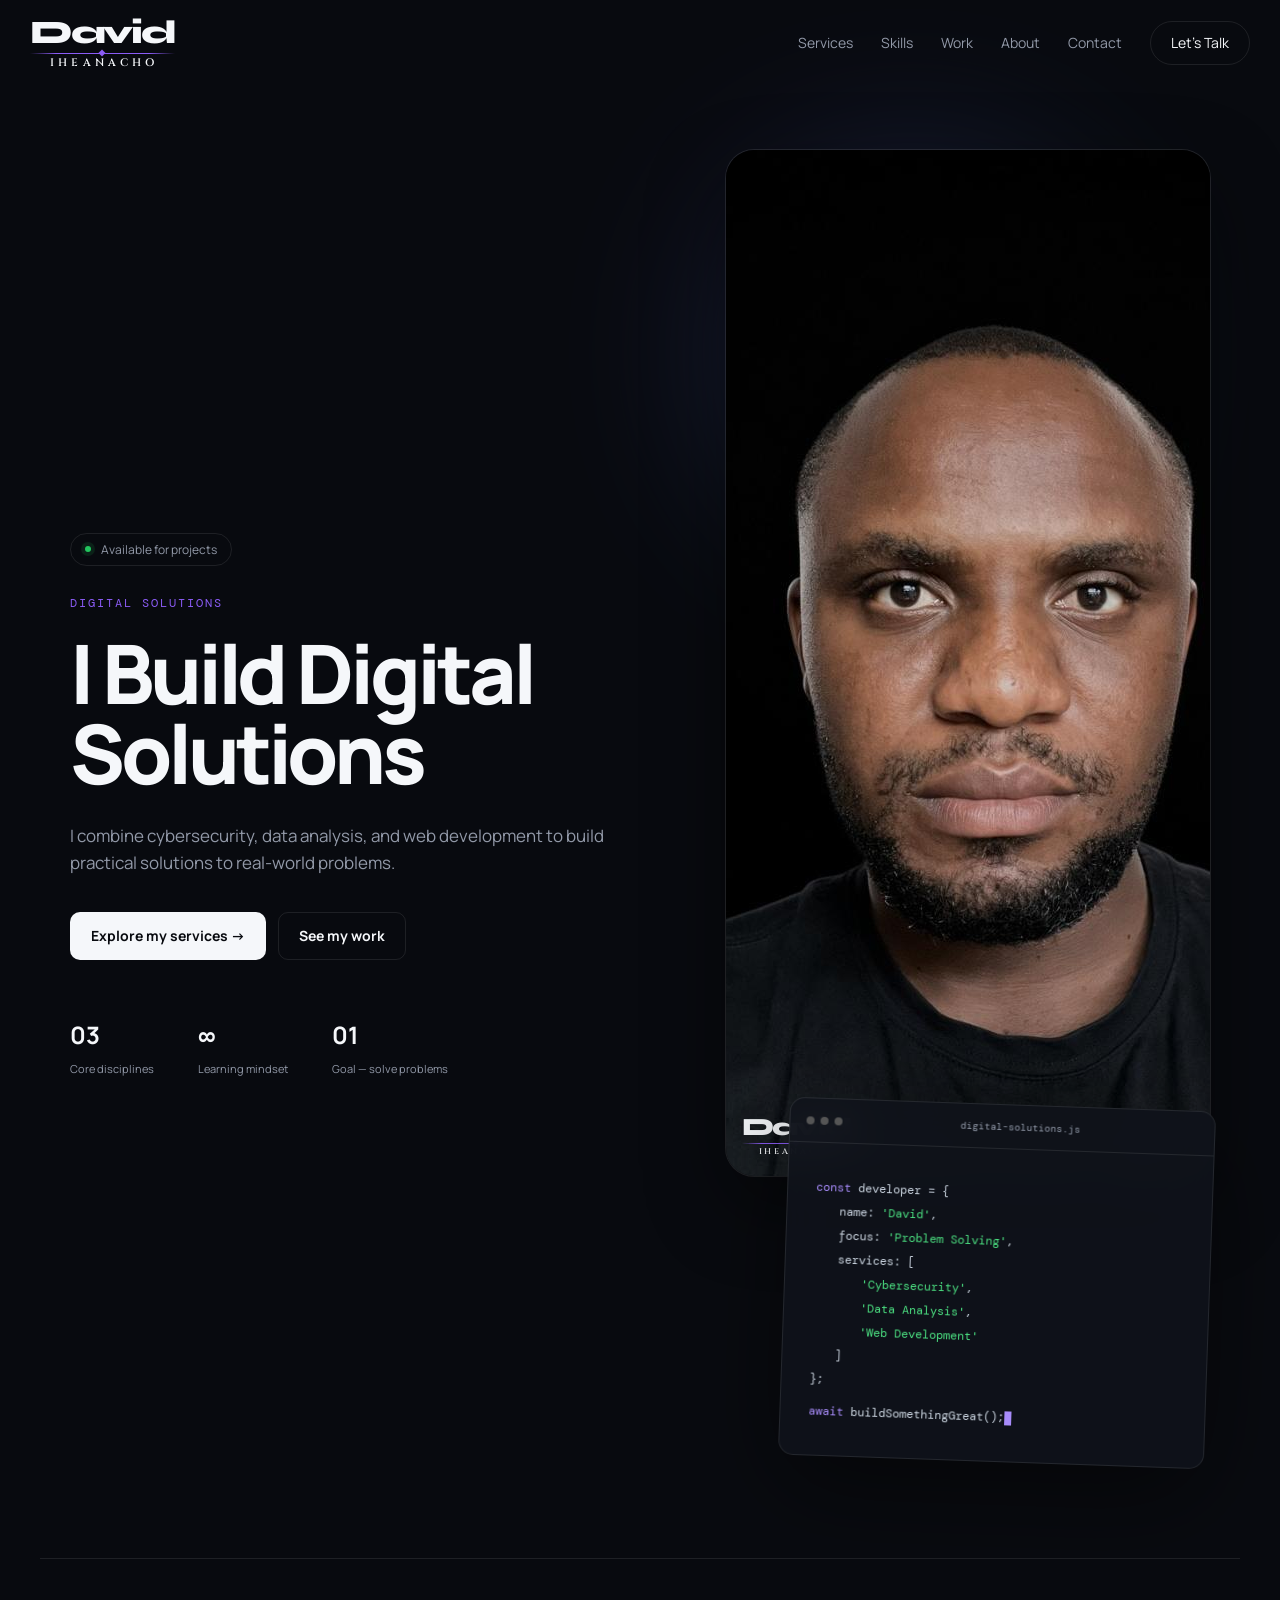
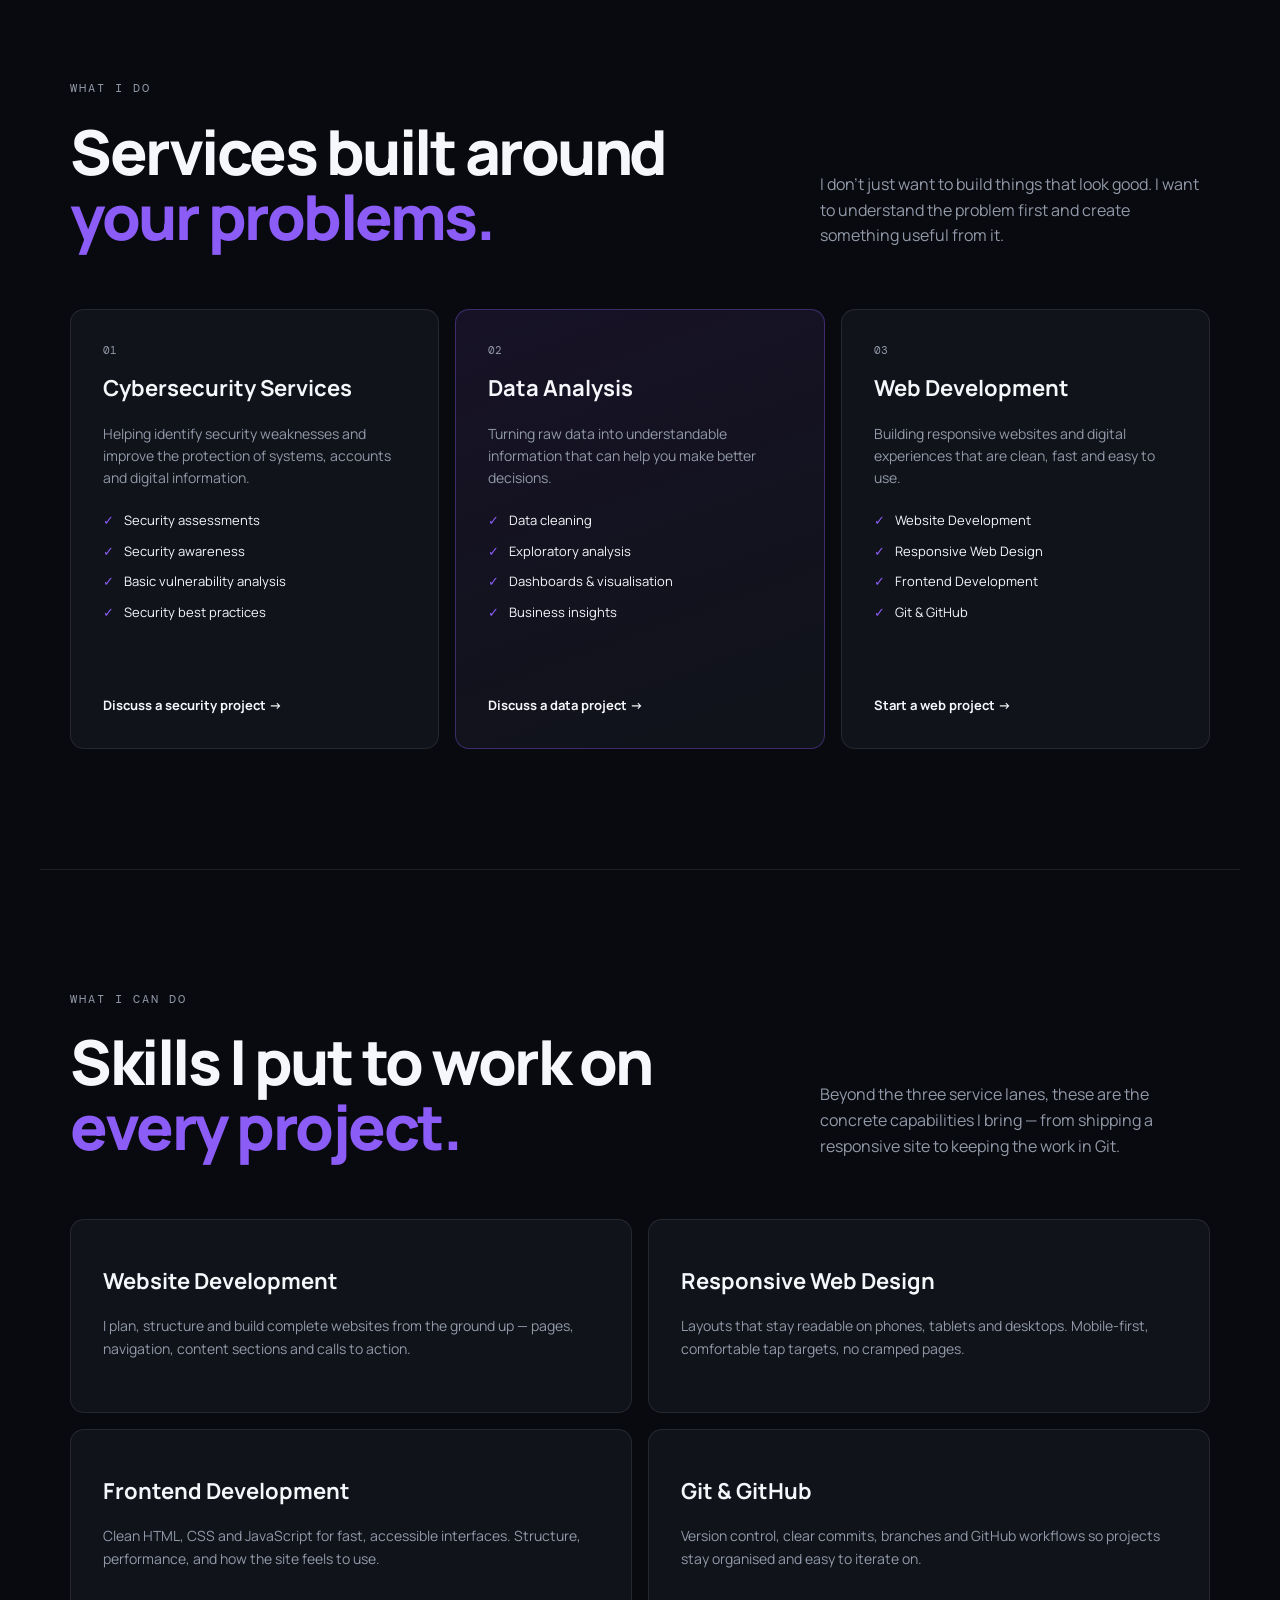
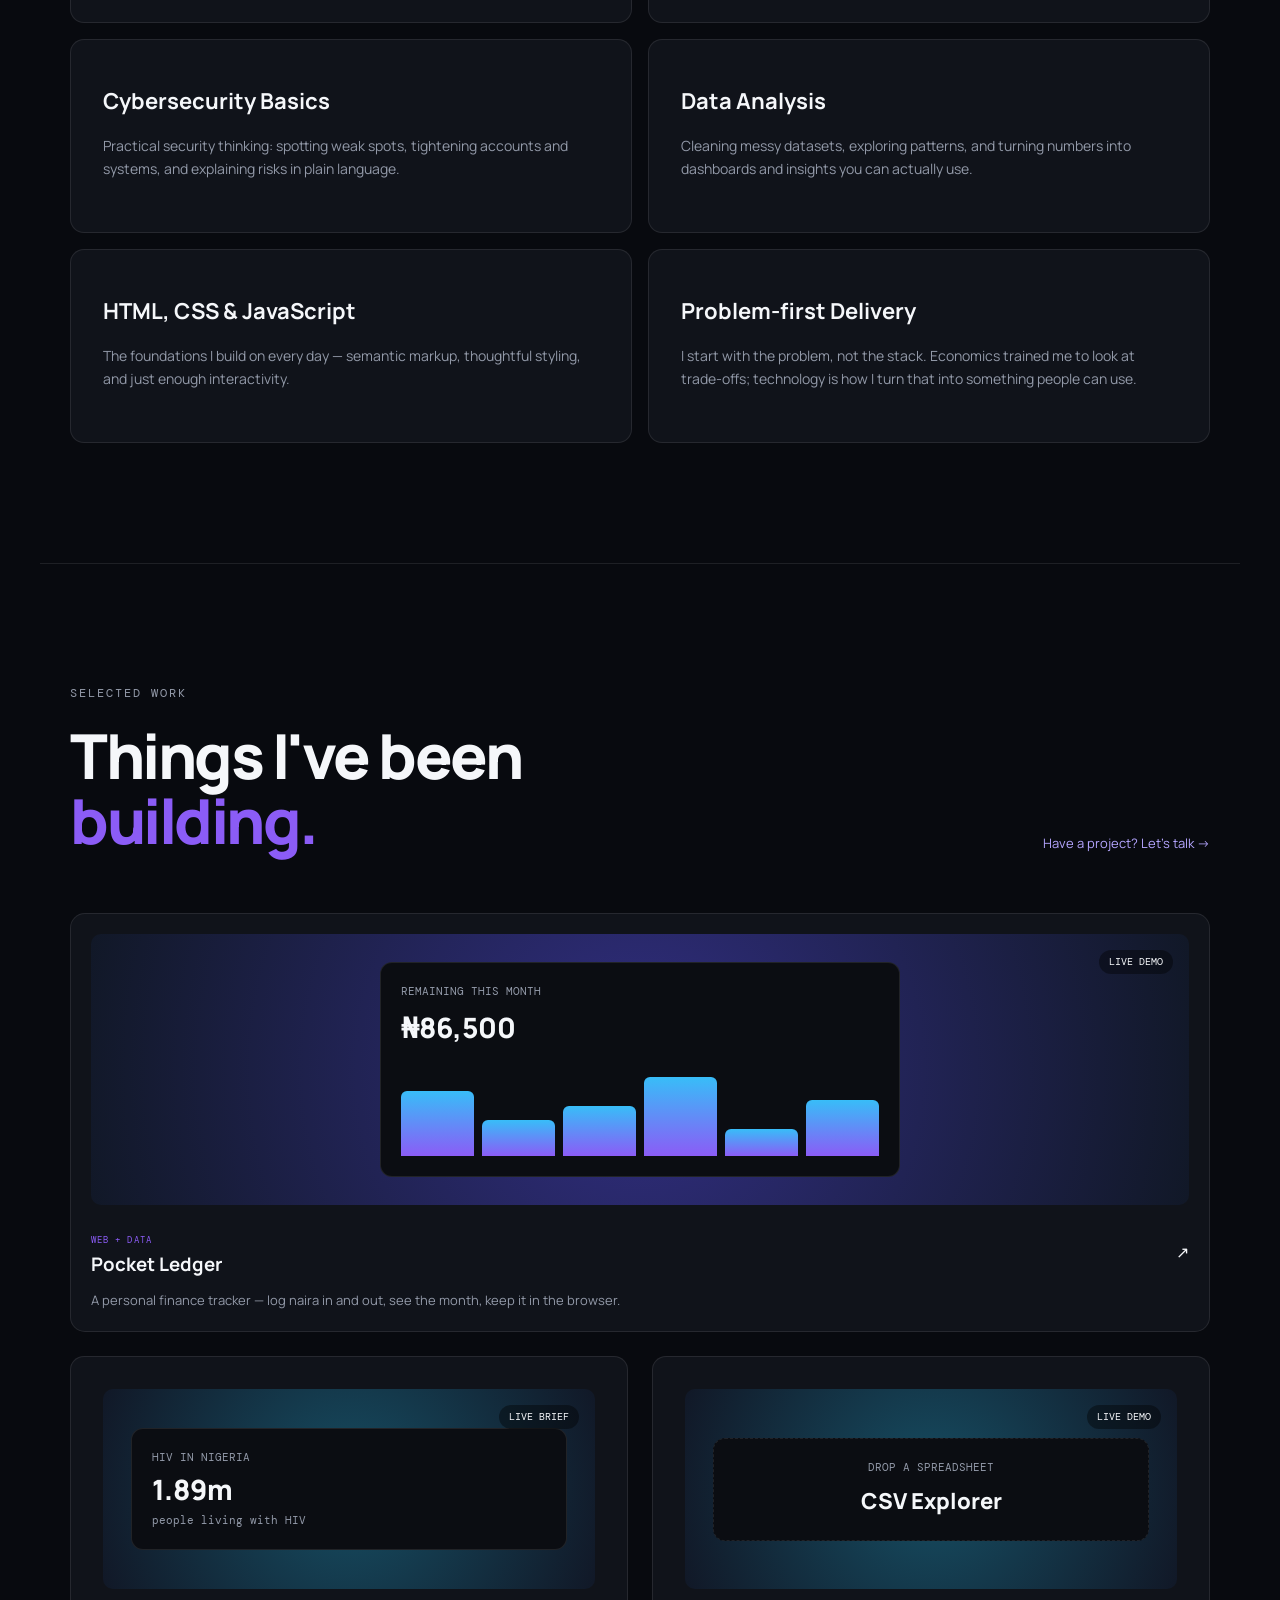
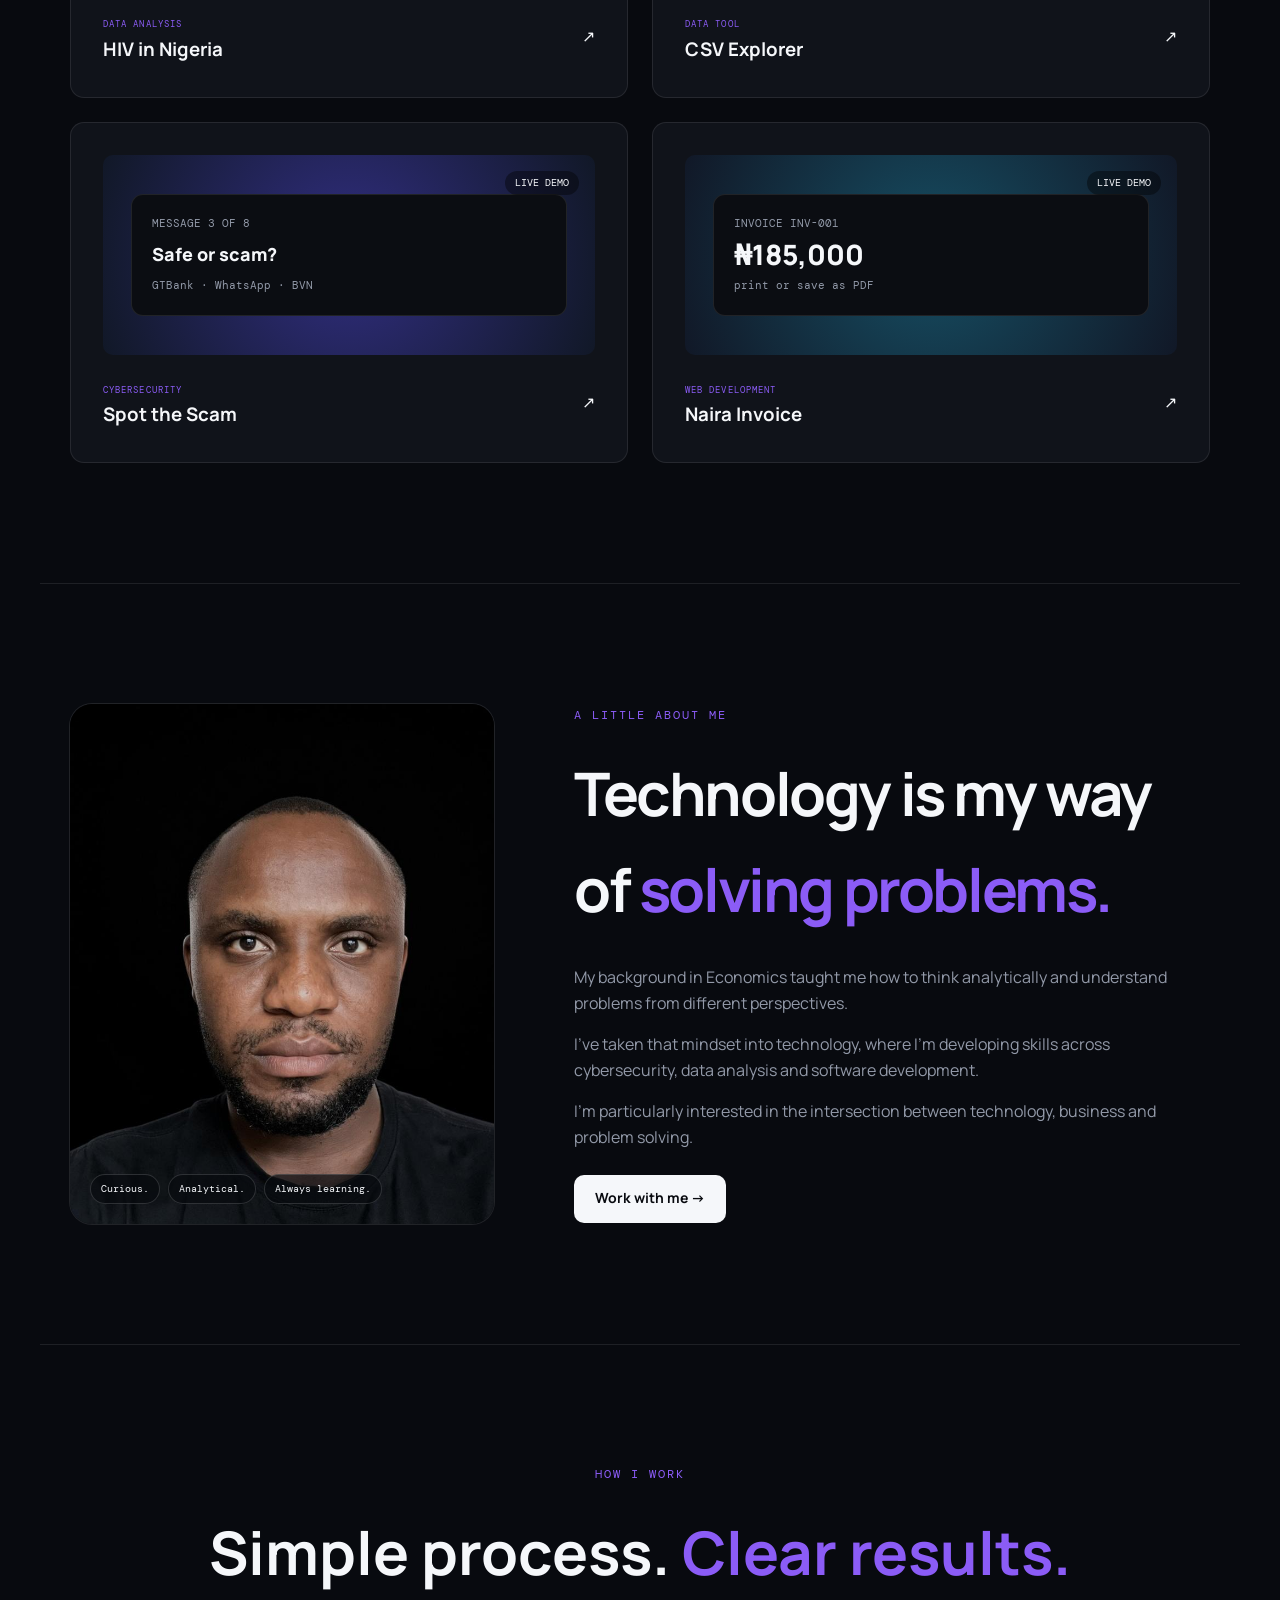
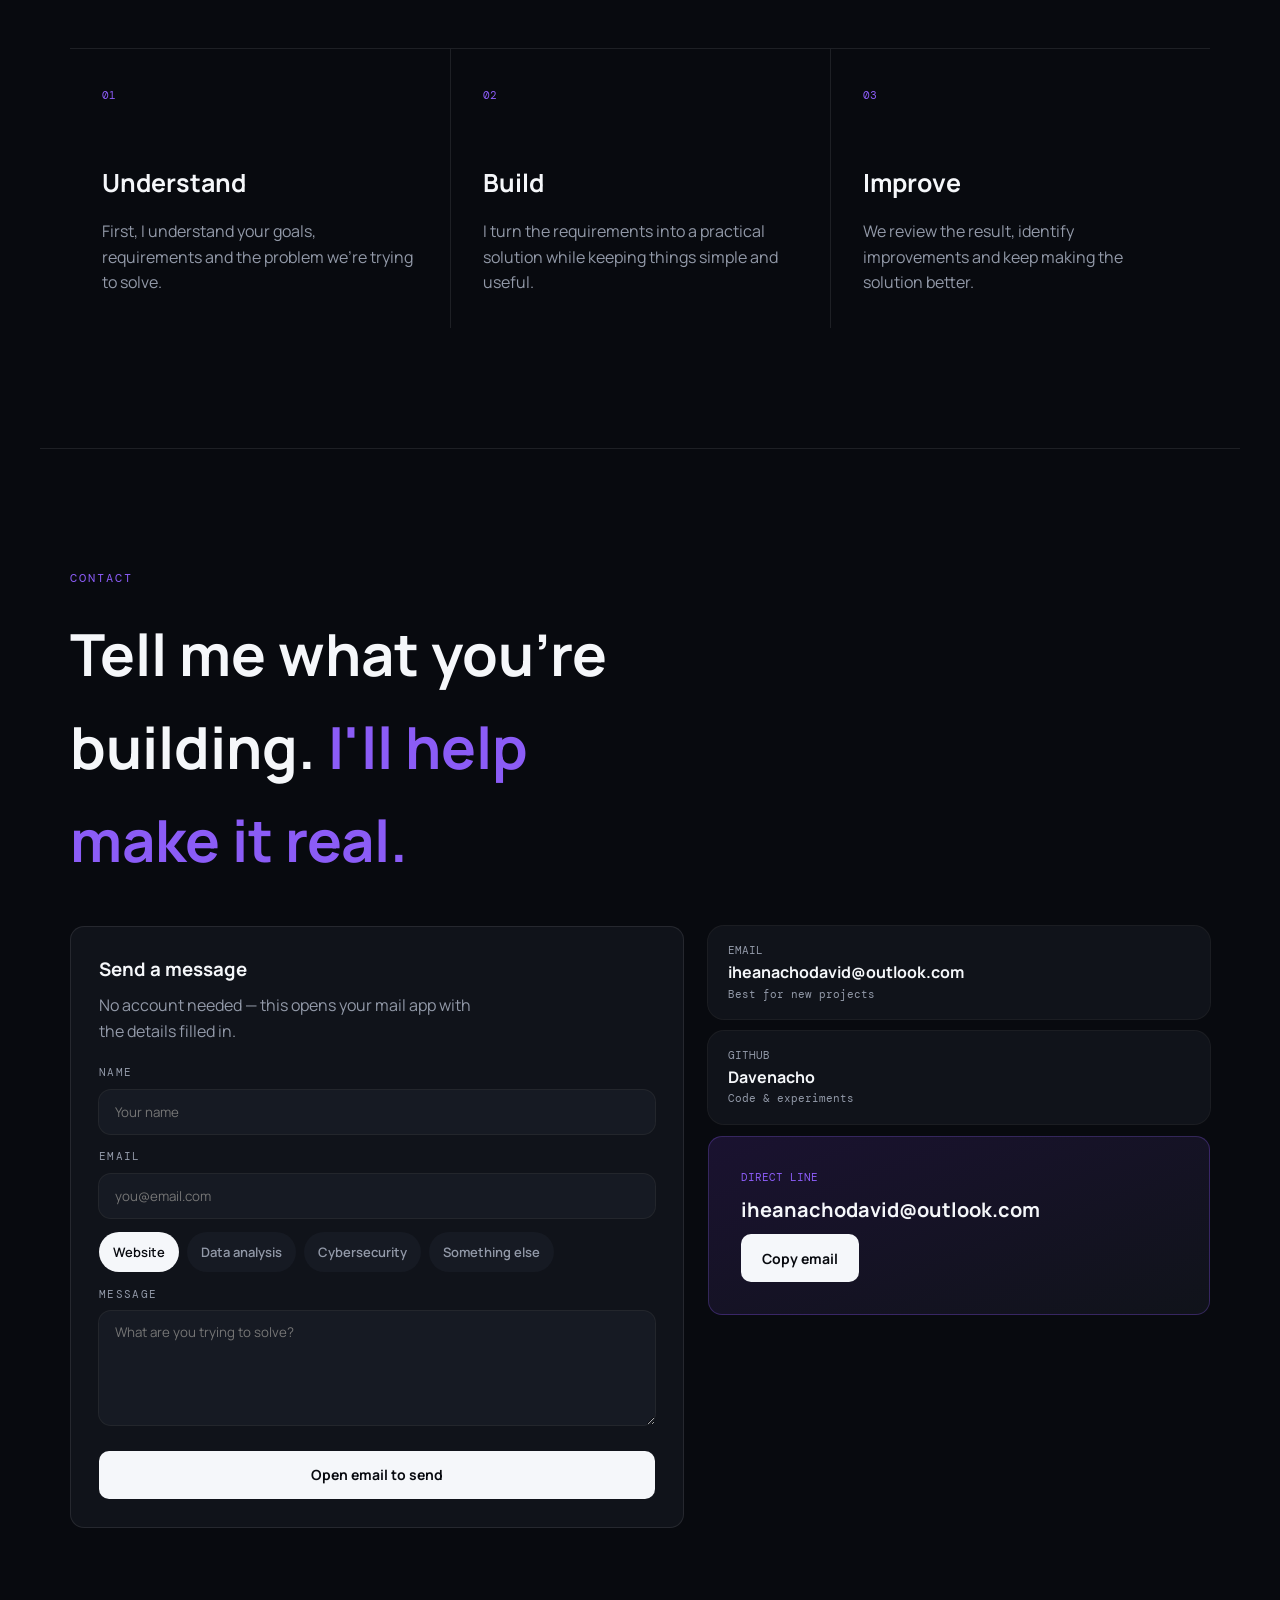
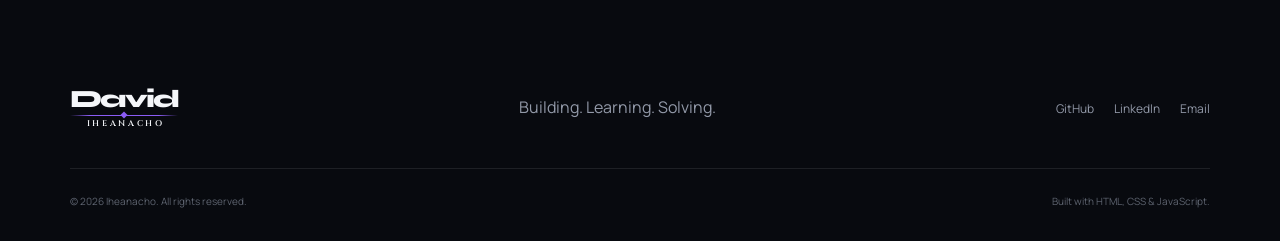
==== commit 054dfe23: "updated personal website" ====
--- a/index.html
+++ b/index.html
@@ -1,64 +1,45 @@
 <!DOCTYPE html>
 <html lang="en">
 <head>
-  <meta charset="UTF-8">
-  <meta name="viewport" content="width=device-width, initial-scale=1.0">
-  <meta name="description" content="David Iheanacho — Cybersecurity, Data Analysis and Web Development services.">
+  <meta charset="UTF-8" />
+  <meta name="viewport" content="width=device-width, initial-scale=1" />
   <title>David Iheanacho | Digital Solutions</title>
-  <link rel="stylesheet" href="style.css">
+  <meta name="description" content="David Iheanacho — Cybersecurity, Data Analysis and Web Development." />
+  <link rel="stylesheet" href="style.css" />
 </head>
-<body id="top">
-
-  <header class="header">
-    <a href="#top" class="brand">
-      <img src="david.jpeg" alt="" class="brand-photo" width="40" height="40">
-      <span class="logo">
-        <svg class="logo-script" viewBox="0 0 180 48" aria-hidden="true">
-          <path id="arc-header" d="M8 40 Q90 4 172 40" fill="none"></path>
-          <text>
-            <textPath href="#arc-header" startOffset="50%" text-anchor="middle">David</textPath>
-          </text>
-        </svg>
-        <span class="logo-last">IHEANACHO</span>
-        <span class="sr-only">David Iheanacho</span>
-      </span>
+<body>
+  <header class="site-header">
+    <a href="index.html" class="wordmark" aria-label="David Iheanacho">
+      <span class="wordmark-first">David</span>
+      <span class="wordmark-rule"></span>
+      <span class="wordmark-last">Iheanacho</span>
     </a>
-
-    <nav class="nav" id="nav">
+    <nav id="nav">
       <a href="#services">Services</a>
       <a href="#skills">Skills</a>
       <a href="#work">Work</a>
       <a href="#about">About</a>
       <a href="#contact">Contact</a>
-      <a href="#contact" class="nav-button">Let's Talk</a>
+      <a class="nav-cta" href="#contact">Let's Talk</a>
     </nav>
-
-    <button class="menu-button" id="menuButton" type="button" aria-label="Open navigation" aria-expanded="false">
-      <span></span>
-      <span></span>
-    </button>
+    <button class="menu-btn" type="button" aria-label="Menu" data-menu>☰</button>
   </header>
 
   <main>
-
-    <section class="hero">
-      <div class="hero-glow-left"></div>
-      <div class="hero-copy">
-        <div class="availability">
-          <span></span>
-          Available for projects
-        </div>
+    <section class="hero" id="top">
+      <div>
+        <div class="pill"><span class="dot"></span> Available for projects</div>
         <p class="eyebrow">DIGITAL SOLUTIONS</p>
         <h1>I Build Digital Solutions</h1>
-        <p class="hero-description">
+        <p class="intro">
           I combine cybersecurity, data analysis, and web development
           to build practical solutions to real-world problems.
         </p>
-        <div class="hero-buttons">
-          <a href="#services" class="button primary">Explore my services <span>↗</span></a>
-          <a href="#work" class="button secondary">See my work</a>
-        </div>
-        <div class="hero-stats">
+        <div class="hero-actions">
+          <a class="btn btn-fg" href="#services">Explore my services →</a>
+          <a class="btn btn-ghost" href="#work">See my work</a>
+        </div>
+        <div class="stats">
           <div><strong>03</strong><span>Core disciplines</span></div>
           <div><strong>∞</strong><span>Learning mindset</span></div>
           <div><strong>01</strong><span>Goal — solve problems</span></div>
@@ -66,33 +47,32 @@
       </div>
 
       <div class="hero-visual" id="heroVisual">
-        <div class="visual-glow"></div>
-        <div class="portrait">
-          <img src="david.jpeg" alt="David Iheanacho" width="773" height="1026">
-          <div class="portrait-fade"></div>
-          <div class="portrait-name">
-            <p class="script">David</p>
-            <p class="last">IHEANACHO</p>
-          </div>
+        <div class="hero-glow"></div>
+        <div class="portrait-card">
+          <img src="david.jpg" alt="Portrait of David Iheanacho" width="773" height="1026" />
+          <span class="wordmark sm">
+            <span class="wordmark-first">David</span>
+            <span class="wordmark-rule"></span>
+            <span class="wordmark-last">Iheanacho</span>
+          </span>
         </div>
         <div class="terminal" id="terminal">
-          <div class="terminal-top">
-            <div class="terminal-dots"><span></span><span></span><span></span></div>
+          <div class="terminal-bar">
+            <div class="dots"><span></span><span></span><span></span></div>
             <small>digital-solutions.js</small>
           </div>
           <div class="terminal-body">
-            <p><span class="purple">const</span> developer = {</p>
-            <p class="indent">name: <span class="green">'David'</span>,</p>
-            <p class="indent">focus: <span class="green">'Problem Solving'</span>,</p>
-            <p class="indent">services: [</p>
-            <p class="indent2"><span class="green">'Cybersecurity'</span>,</p>
-            <p class="indent2"><span class="green">'Data Analysis'</span>,</p>
-            <p class="indent2"><span class="green">'Web Development'</span></p>
-            <p class="indent">]</p>
+            <p><span class="kw">const</span> developer = {</p>
+            <p style="padding-left:24px">name: <span class="str">'David'</span>,</p>
+            <p style="padding-left:24px">focus: <span class="str">'Problem Solving'</span>,</p>
+            <p style="padding-left:24px">services: [</p>
+            <p style="padding-left:48px"><span class="str">'Cybersecurity'</span>,</p>
+            <p style="padding-left:48px"><span class="str">'Data Analysis'</span>,</p>
+            <p style="padding-left:48px"><span class="str">'Web Development'</span></p>
+            <p style="padding-left:24px">]</p>
             <p>};</p>
-            <p class="cursor-line" id="cursorLine">
-              <span class="purple">await</span> buildSomethingGreat();
-              <span class="cursor"></span>
+            <p style="margin-top:8px">
+              <span class="kw">await</span> <span id="typed"></span><span class="cursor-bar"></span>
             </p>
           </div>
         </div>
@@ -105,46 +85,42 @@
           <p class="eyebrow">WHAT I DO</p>
           <h2>Services built around <span>your problems.</span></h2>
         </div>
-        <p>
-          I don't just want to build things that look good.
-          I want to understand the problem first and create
-          something useful from it.
-        </p>
-      </div>
-      <div class="service-grid">
-        <article class="service-card">
-          <div class="service-number">01</div>
+        <p>I don't just want to build things that look good. I want to understand the problem first and create something useful from it.</p>
+      </div>
+      <div class="cards-3">
+        <article class="service">
+          <div class="mono">01</div>
           <h3>Cybersecurity Services</h3>
           <p>Helping identify security weaknesses and improve the protection of systems, accounts and digital information.</p>
           <ul>
-            <li>Security assessments</li>
-            <li>Security awareness</li>
-            <li>Basic vulnerability analysis</li>
-            <li>Security best practices</li>
+            <li><span class="tick">✓</span> Security assessments</li>
+            <li><span class="tick">✓</span> Security awareness</li>
+            <li><span class="tick">✓</span> Basic vulnerability analysis</li>
+            <li><span class="tick">✓</span> Security best practices</li>
           </ul>
           <a href="#contact">Discuss a security project →</a>
         </article>
-        <article class="service-card featured">
-          <div class="service-number">02</div>
+        <article class="service featured">
+          <div class="mono">02</div>
           <h3>Data Analysis</h3>
           <p>Turning raw data into understandable information that can help you make better decisions.</p>
           <ul>
-            <li>Data cleaning</li>
-            <li>Exploratory analysis</li>
-            <li>Dashboards & visualisation</li>
-            <li>Business insights</li>
+            <li><span class="tick">✓</span> Data cleaning</li>
+            <li><span class="tick">✓</span> Exploratory analysis</li>
+            <li><span class="tick">✓</span> Dashboards & visualisation</li>
+            <li><span class="tick">✓</span> Business insights</li>
           </ul>
           <a href="#contact">Discuss a data project →</a>
         </article>
-        <article class="service-card">
-          <div class="service-number">03</div>
+        <article class="service">
+          <div class="mono">03</div>
           <h3>Web Development</h3>
-          <p>Building responsive websites and digital experiences that are clean, fast and easy to use — from first layout to a live, maintainable site.</p>
+          <p>Building responsive websites and digital experiences that are clean, fast and easy to use.</p>
           <ul>
-            <li>Website Development</li>
-            <li>Responsive Web Design</li>
-            <li>Frontend Development</li>
-            <li>Git & GitHub</li>
+            <li><span class="tick">✓</span> Website Development</li>
+            <li><span class="tick">✓</span> Responsive Web Design</li>
+            <li><span class="tick">✓</span> Frontend Development</li>
+            <li><span class="tick">✓</span> Git & GitHub</li>
           </ul>
           <a href="#contact">Start a web project →</a>
         </article>
@@ -157,44 +133,17 @@
           <p class="eyebrow">WHAT I CAN DO</p>
           <h2>Skills I put to work on <span>every project.</span></h2>
         </div>
-        <p>
-          Beyond the three service lanes, these are the concrete capabilities I
-          bring — from shipping a responsive site to keeping the work in Git.
-        </p>
-      </div>
-      <div class="skill-grid">
-        <article class="skill-card">
-          <h3>Website Development</h3>
-          <p>I plan, structure and build complete websites from the ground up — pages, navigation, content sections and calls to action — so visitors can find what they need and take the next step.</p>
-        </article>
-        <article class="skill-card">
-          <h3>Responsive Web Design</h3>
-          <p>Layouts that stay readable and usable on phones, tablets and desktops. I design mobile-first, keep tap targets comfortable, and avoid cramped or overflowing pages.</p>
-        </article>
-        <article class="skill-card">
-          <h3>Frontend Development</h3>
-          <p>Clean HTML, CSS and JavaScript (and modern React when it helps) for fast, accessible interfaces. I care about structure, performance and how the site actually feels to use.</p>
-        </article>
-        <article class="skill-card">
-          <h3>Git & GitHub</h3>
-          <p>Version control, clear commits, branches and GitHub workflows so projects stay organised, easy to share, and simple to iterate on over time.</p>
-        </article>
-        <article class="skill-card">
-          <h3>Cybersecurity Basics</h3>
-          <p>Practical security thinking: spotting weak spots, tightening accounts and systems, and explaining risks in plain language so you can act on them.</p>
-        </article>
-        <article class="skill-card">
-          <h3>Data Analysis</h3>
-          <p>Cleaning messy datasets, exploring patterns, and turning numbers into dashboards and insights you can actually use to decide what to do next.</p>
-        </article>
-        <article class="skill-card">
-          <h3>HTML, CSS & JavaScript</h3>
-          <p>The foundations I build on every day — semantic markup, thoughtful styling, and just enough interactivity to make a site feel alive without becoming fragile.</p>
-        </article>
-        <article class="skill-card">
-          <h3>Problem-first Delivery</h3>
-          <p>I start with the problem, not the stack. Economics trained me to look at trade-offs; technology is how I turn that thinking into something people can use.</p>
-        </article>
+        <p>Beyond the three service lanes, these are the concrete capabilities I bring — from shipping a responsive site to keeping the work in Git.</p>
+      </div>
+      <div class="skills">
+        <article class="skill"><h3>Website Development</h3><p>I plan, structure and build complete websites from the ground up — pages, navigation, content sections and calls to action.</p></article>
+        <article class="skill"><h3>Responsive Web Design</h3><p>Layouts that stay readable on phones, tablets and desktops. Mobile-first, comfortable tap targets, no cramped pages.</p></article>
+        <article class="skill"><h3>Frontend Development</h3><p>Clean HTML, CSS and JavaScript for fast, accessible interfaces. Structure, performance, and how the site feels to use.</p></article>
+        <article class="skill"><h3>Git & GitHub</h3><p>Version control, clear commits, branches and GitHub workflows so projects stay organised and easy to iterate on.</p></article>
+        <article class="skill"><h3>Cybersecurity Basics</h3><p>Practical security thinking: spotting weak spots, tightening accounts and systems, and explaining risks in plain language.</p></article>
+        <article class="skill"><h3>Data Analysis</h3><p>Cleaning messy datasets, exploring patterns, and turning numbers into dashboards and insights you can actually use.</p></article>
+        <article class="skill"><h3>HTML, CSS & JavaScript</h3><p>The foundations I build on every day — semantic markup, thoughtful styling, and just enough interactivity.</p></article>
+        <article class="skill"><h3>Problem-first Delivery</h3><p>I start with the problem, not the stack. Economics trained me to look at trade-offs; technology is how I turn that into something people can use.</p></article>
       </div>
     </section>
 
@@ -204,222 +153,174 @@
           <p class="eyebrow">SELECTED WORK</p>
           <h2>Things I've been <span>building.</span></h2>
         </div>
-        <a href="#contact" class="text-link">Have a project? Let's talk →</a>
-      </div>
-      <div class="project-grid">
-        <article class="project-card project-large">
-          <div class="project-image project-one">
-            <div class="project-label">HTML / CSS</div>
-            <div class="browser">
-              <div class="browser-bar"></div>
-              <div class="browser-content">
-                <span class="fake-line large"></span>
-                <span class="fake-line"></span>
-                <span class="fake-line short"></span>
-                <div class="fake-boxes"><span></span><span></span><span></span></div>
-              </div>
-            </div>
-          </div>
-          <div class="project-info">
+        <a href="#contact" style="color:#b4a5ff;font-size:13px">Have a project? Let's talk →</a>
+      </div>
+
+      <a class="work-feature" href="budget.html">
+        <div class="work-visual">
+          <span class="badge">LIVE DEMO</span>
+          <div class="mini-dash">
+            <p class="mono">REMAINING THIS MONTH</p>
+            <p style="font-size:28px;font-weight:800;margin-top:4px">₦86,500</p>
+            <div class="bars">
+              <span style="height:72%"></span><span style="height:40%"></span><span style="height:55%"></span>
+              <span style="height:88%"></span><span style="height:30%"></span><span style="height:62%"></span>
+            </div>
+          </div>
+        </div>
+        <div class="work-meta">
+          <div><small>WEB + DATA</small><h3>Pocket Ledger</h3></div>
+          <span>↗</span>
+        </div>
+        <p class="mono" style="margin-top:10px;font-size:13px;font-family:Manrope,sans-serif;color:var(--muted)">A personal finance tracker — log naira in and out, see the month, keep it in the browser.</p>
+      </a>
+
+      <div class="work-grid">
+        <a class="work-card" href="hiv.html">
+          <div class="work-visual teal" style="min-height:200px">
+            <span class="badge">LIVE BRIEF</span>
+            <div class="mini-dash">
+              <p class="mono">HIV IN NIGERIA</p>
+              <p style="font-size:28px;font-weight:800">1.89m</p>
+              <p class="mono">people living with HIV</p>
+            </div>
+          </div>
+          <div class="work-meta"><div><small>DATA ANALYSIS</small><h3>HIV in Nigeria</h3></div><span>↗</span></div>
+        </a>
+        <a class="work-card" href="csv.html">
+          <div class="work-visual teal" style="min-height:200px">
+            <span class="badge">LIVE DEMO</span>
+            <div class="mini-dash" style="text-align:center;border-style:dashed">
+              <p class="mono">DROP A SPREADSHEET</p>
+              <p style="font-size:22px;font-weight:800;margin-top:8px">CSV Explorer</p>
+            </div>
+          </div>
+          <div class="work-meta"><div><small>DATA TOOL</small><h3>CSV Explorer</h3></div><span>↗</span></div>
+        </a>
+      </div>
+            <div class="work-grid" style="margin-top:24px">
+        <a class="work-card" href="scam.html">
+          <div class="work-visual" style="min-height:200px">
+            <span class="badge">LIVE DEMO</span>
+            <div class="mini-dash">
+              <p class="mono">MESSAGE 3 OF 8</p>
+              <p style="font-size:18px;font-weight:800;margin:8px 0">Safe or scam?</p>
+              <p class="mono">GTBank · WhatsApp · BVN</p>
+            </div>
+          </div>
+          <div class="work-meta"><div><small>CYBERSECURITY</small><h3>Spot the Scam</h3></div><span>↗</span></div>
+        </a>
+        <a class="work-card" href="invoice.html">
+          <div class="work-visual teal" style="min-height:200px">
+            <span class="badge">LIVE DEMO</span>
+            <div class="mini-dash">
+              <p class="mono">INVOICE INV-001</p>
+              <p style="font-size:28px;font-weight:800">₦185,000</p>
+              <p class="mono">print or save as PDF</p>
+            </div>
+          </div>
+          <div class="work-meta"><div><small>WEB DEVELOPMENT</small><h3>Naira Invoice</h3></div><span>↗</span></div>
+        </a>
+      </div>
+    </section>
+
+    <section class="section about" id="about">
+      <div class="about-photo">
+        <img src="david.jpg" alt="Portrait of David Iheanacho" />
+        <div class="tags">
+          <span>Curious.</span><span>Analytical.</span><span>Always learning.</span>
+        </div>
+      </div>
+      <div>
+        <p class="eyebrow">A LITTLE ABOUT ME</p>
+        <h2 style="font-size:clamp(36px,5vw,60px);letter-spacing:-0.04em;margin-bottom:28px">
+          Technology is my way of <span class="accent">solving problems.</span>
+        </h2>
+        <p class="lede" style="max-width:600px;margin-bottom:16px">My background in Economics taught me how to think analytically and understand problems from different perspectives.</p>
+        <p class="lede" style="max-width:600px;margin-bottom:16px">I've taken that mindset into technology, where I'm developing skills across cybersecurity, data analysis and software development.</p>
+        <p class="lede" style="max-width:600px;margin-bottom:24px">I'm particularly interested in the intersection between technology, business and problem solving.</p>
+        <a class="btn btn-fg" href="#contact">Work with me →</a>
+      </div>
+    </section>
+
+    <section class="section" style="text-align:center">
+      <p class="eyebrow">HOW I WORK</p>
+      <h2 style="font-size:clamp(32px,5vw,60px);margin-bottom:48px">Simple process. <span class="accent">Clear results.</span></h2>
+      <div class="steps">
+        <div class="step"><span class="mono" style="color:var(--primary)">01</span><h3>Understand</h3><p class="lede">First, I understand your goals, requirements and the problem we're trying to solve.</p></div>
+        <div class="step"><span class="mono" style="color:var(--primary)">02</span><h3>Build</h3><p class="lede">I turn the requirements into a practical solution while keeping things simple and useful.</p></div>
+        <div class="step"><span class="mono" style="color:var(--primary)">03</span><h3>Improve</h3><p class="lede">We review the result, identify improvements and keep making the solution better.</p></div>
+      </div>
+    </section>
+
+    <section class="section" id="contact">
+      <p class="eyebrow">CONTACT</p>
+      <h2 style="font-size:clamp(32px,5vw,58px);max-width:16ch;margin-bottom:40px">
+        Tell me what you're building. <span class="accent">I'll help make it real.</span>
+      </h2>
+      <div class="contact-grid">
+        <form class="panel" id="contactForm">
+          <h3>Send a message</h3>
+          <p class="lede" style="margin:8px 0 20px">No account needed — this opens your mail app with the details filled in.</p>
+          <label><span>Name</span><input name="name" required placeholder="Your name" autocomplete="name" /></label>
+          <div style="height:14px"></div>
+          <label><span>Email</span><input type="email" name="email" required placeholder="you@email.com" autocomplete="email" /></label>
+          <div style="height:14px"></div>
+          <div class="chips" id="topics">
+            <button type="button" class="chip on" data-topic="Website">Website</button>
+            <button type="button" class="chip" data-topic="Data analysis">Data analysis</button>
+            <button type="button" class="chip" data-topic="Cybersecurity">Cybersecurity</button>
+            <button type="button" class="chip" data-topic="Something else">Something else</button>
+          </div>
+          <div style="height:14px"></div>
+          <label><span>Message</span><textarea name="message" rows="5" required placeholder="What are you trying to solve?"></textarea></label>
+          <div style="height:18px"></div>
+          <button class="btn btn-fg" type="submit" style="width:100%">Open email to send</button>
+        </form>
+        <div>
+          <a class="channel" href="mailto:iheanachodavid@outlook.com">
             <div>
-              <p>WEB DEVELOPMENT</p>
-              <h3>Odin Recipes</h3>
-            </div>
-            <span class="arrow">↗</span>
-          </div>
-          <p>My first structured web development project, focused on HTML fundamentals and page structure.</p>
-        </article>
-        <article class="project-card">
-          <div class="project-image project-two">
-            <div class="data-chart">
-              <div class="chart-title">DATA OVERVIEW</div>
-              <div class="bars">
-                <span style="height:40%"></span>
-                <span style="height:70%"></span>
-                <span style="height:50%"></span>
-                <span style="height:90%"></span>
-                <span style="height:65%"></span>
-                <span style="height:80%"></span>
-              </div>
-            </div>
-          </div>
-          <div class="project-info">
+              <div class="mono">EMAIL</div>
+              <strong>iheanachodavid@outlook.com</strong>
+              <div class="mono">Best for new projects</div>
+            </div>
+          </a>
+          <a class="channel" href="https://github.com/Davenacho" target="_blank" rel="noreferrer">
             <div>
-              <p>DATA ANALYSIS</p>
-              <h3>Data exploration</h3>
-            </div>
-            <span class="arrow">↗</span>
-          </div>
-          <p>Exploring datasets to discover patterns, trends and useful insights.</p>
-        </article>
-        <article class="project-card">
-          <div class="project-image project-three">
-            <div class="security-card">
-              <div class="shield">◆</div>
-              <p>SECURITY STATUS</p>
-              <strong>Protected</strong>
-              <div class="security-line"></div>
-            </div>
-          </div>
-          <div class="project-info">
-            <div>
-              <p>CYBERSECURITY</p>
-              <h3>Security research</h3>
-            </div>
-            <span class="arrow">↗</span>
-          </div>
-          <p>Learning and documenting practical approaches to identifying and understanding security risks.</p>
-        </article>
-      </div>
-    </section>
-
-    <section class="about" id="about">
-      <div class="about-photo">
-        <img src="david.jpeg" alt="Portrait of David Iheanacho" width="773" height="1026">
-        <div class="about-fade"></div>
-        <div class="about-tags">
-          <strong>Curious.</strong>
-          <strong>Analytical.</strong>
-          <strong>Always learning.</strong>
-        </div>
-      </div>
-      <div class="about-content">
-        <p class="eyebrow">A LITTLE ABOUT ME</p>
-        <h2>Technology is my way of <span>solving problems.</span></h2>
-        <p>My background in Economics taught me how to think analytically and understand problems from different perspectives.</p>
-        <p>I've taken that mindset into technology, where I'm developing skills across cybersecurity, data analysis and software development.</p>
-        <p>I'm particularly interested in the intersection between technology, business and problem solving.</p>
-        <a href="#contact" class="button primary">Work with me →</a>
-      </div>
-    </section>
-
-    <section class="section process">
-      <div class="section-heading centered">
-        <p class="eyebrow">HOW I WORK</p>
-        <h2>Simple process. <span>Clear results.</span></h2>
-      </div>
-      <div class="process-grid">
-        <div class="process-step">
-          <span>01</span>
-          <h3>Understand</h3>
-          <p>First, I understand your goals, requirements and the problem we're trying to solve.</p>
-        </div>
-        <div class="process-step">
-          <span>02</span>
-          <h3>Build</h3>
-          <p>I turn the requirements into a practical solution while keeping things simple and useful.</p>
-        </div>
-        <div class="process-step">
-          <span>03</span>
-          <h3>Improve</h3>
-          <p>We review the result, identify improvements and keep making the solution better.</p>
-        </div>
-      </div>
-    </section>
-
-    <section class="contact" id="contact">
-      <div class="contact-glow"></div>
-      <div class="contact-inner">
-        <p class="eyebrow">LET'S CONNECT</p>
-        <h2>Tell me what you're building. <span>I'll help make it real.</span></h2>
-        <p class="contact-lead">Website, data, or security — drop a note. I usually reply within a day or two.</p>
-
-        <div class="contact-layout">
-          <form class="contact-form" id="contactForm">
-            <div class="form-inner">
-              <div class="form-head">
-                <h3>Send a message</h3>
-                <span class="open-badge"><span></span> Open to work</span>
-              </div>
-              <div class="form-row">
-                <label>
-                  <span>Name</span>
-                  <input type="text" name="name" required placeholder="Your name" autocomplete="name">
-                </label>
-                <label>
-                  <span>Email</span>
-                  <input type="email" name="email" required placeholder="you@email.com" autocomplete="email">
-                </label>
-              </div>
-              <fieldset>
-                <legend>I need help with</legend>
-                <div class="topics" id="topics">
-                  <button type="button" class="topic active" data-topic="Website">Website</button>
-                  <button type="button" class="topic" data-topic="Data analysis">Data analysis</button>
-                  <button type="button" class="topic" data-topic="Cybersecurity">Cybersecurity</button>
-                  <button type="button" class="topic" data-topic="Something else">Something else</button>
-                </div>
-              </fieldset>
-              <label>
-                <span>Message</span>
-                <textarea name="message" rows="5" required placeholder="What are you trying to solve?"></textarea>
-              </label>
-              <button type="submit" class="button primary form-submit">Open email to send <span>↗</span></button>
-              <p class="form-note" id="formNote">No account needed — this opens your mail app with the details filled in.</p>
-            </div>
-          </form>
-
-          <div class="contact-side">
-            <a class="channel" href="mailto:iheanachodavid@outlook.com">
-              <span class="channel-icon">✉</span>
-              <span>
-                <span class="channel-label">Email</span>
-                <strong>iheanachodavid@outlook.com</strong>
-                <span class="channel-hint">Best for new projects</span>
-              </span>
-            </a>
-            <a class="channel" href="https://github.com/Davenacho" target="_blank" rel="noreferrer">
-              <span class="channel-icon">⌘</span>
-              <span>
-                <span class="channel-label">GitHub</span>
-                <strong>Davenacho</strong>
-                <span class="channel-hint">Code & experiments</span>
-              </span>
-            </a>
-            <div class="channel muted">
-              <span class="channel-icon">in</span>
-              <span>
-                <span class="channel-label">LinkedIn</span>
-                <strong>Coming soon</strong>
-                <span class="channel-hint">Profile in progress</span>
-              </span>
-            </div>
-            <div class="direct">
-              <p class="channel-label">Direct line</p>
-              <p class="direct-email">iheanachodavid@outlook.com</p>
-              <p>Prefer to skip the form? Copy the address and write in your own words.</p>
-              <button type="button" class="button primary" id="copyEmail">Copy email</button>
-            </div>
+              <div class="mono">GITHUB</div>
+              <strong>Davenacho</strong>
+              <div class="mono">Code & experiments</div>
+            </div>
+          </a>
+          <div class="panel" style="background:linear-gradient(160deg,#1a1230,var(--surface));border-color:rgba(139,92,246,.28)">
+            <p class="mono" style="color:var(--primary)">DIRECT LINE</p>
+            <p style="font-size:20px;font-weight:700;margin:8px 0">iheanachodavid@outlook.com</p>
+            <button class="btn btn-fg" type="button" id="copyEmail">Copy email</button>
           </div>
         </div>
       </div>
     </section>
   </main>
 
-  <footer class="footer">
+  <footer>
     <div class="footer-top">
-      <a href="#top" class="logo">
-        <svg class="logo-script" viewBox="0 0 180 48" aria-hidden="true">
-          <path id="arc-footer" d="M8 40 Q90 4 172 40" fill="none"></path>
-          <text>
-            <textPath href="#arc-footer" startOffset="50%" text-anchor="middle">David</textPath>
-          </text>
-        </svg>
-        <span class="logo-last">IHEANACHO</span>
+      <a href="index.html" class="wordmark sm" aria-label="David Iheanacho">
+        <span class="wordmark-first">David</span>
+        <span class="wordmark-rule"></span>
+        <span class="wordmark-last">Iheanacho</span>
       </a>
-      <p>Building. Learning. Solving.</p>
-      <div class="socials">
+      <p class="lede">Building. Learning. Solving.</p>
+      <div class="footer-links">
         <a href="https://github.com/Davenacho" target="_blank" rel="noreferrer">GitHub</a>
-        <a href="#">LinkedIn</a>
+        <a href="#contact">LinkedIn</a>
         <a href="mailto:iheanachodavid@outlook.com">Email</a>
       </div>
     </div>
     <div class="footer-bottom">
-      <span>© 2026 Iheanacho. All rights reserved.</span>
+      <span class="year"></span>
       <span>Built with HTML, CSS & JavaScript.</span>
     </div>
   </footer>
-
   <script src="script.js"></script>
 </body>
 </html>
--- a/style.css
+++ b/style.css
@@ -1,43 +1,70 @@
-@import url("https://fonts.googleapis.com/css2?family=DM+Mono:wght@400;500&family=Great+Vibes&family=Manrope:wght@400;500;600;700;800&display=swap");
-
-* { margin: 0; padding: 0; box-sizing: border-box; }
+@import url("https://fonts.googleapis.com/css2?family=Cinzel:wght@500;600;700&family=DM+Mono:wght@400;500&family=Manrope:wght@400;500;600;700;800&family=Syne:wght@600;700;800&display=swap");
+
+*,
+*::before,
+*::after {
+  margin: 0;
+  padding: 0;
+  box-sizing: border-box;
+}
 
 :root {
-  --background: #080a0f;
+  --bg: #080a0f;
   --surface: #10131a;
   --surface-light: #161a23;
-  --text: #f5f7fa;
+  --fg: #f5f7fa;
   --muted: #9299a8;
-  --purple: #8b5cf6;
-  --blue: #38bdf8;
+  --primary: #8b5cf6;
+  --accent: #38bdf8;
+  --border: rgba(255, 255, 255, 0.09);
   --green: #22c55e;
-  --border: rgba(255, 255, 255, 0.09);
   --container: 1200px;
 }
 
-html { scroll-behavior: smooth; }
+html {
+  scroll-behavior: smooth;
+}
 
 body {
   font-family: "Manrope", sans-serif;
-  background: var(--background);
-  color: var(--text);
+  background: var(--bg);
+  color: var(--fg);
   line-height: 1.6;
   overflow-x: hidden;
 }
 
-a { color: inherit; text-decoration: none; }
-button { font-family: inherit; cursor: pointer; }
-::selection { background: var(--purple); color: white; }
-
-.sr-only {
-  position: absolute;
-  width: 1px;
-  height: 1px;
-  padding: 0;
-  margin: -1px;
-  overflow: hidden;
-  clip: rect(0, 0, 0, 0);
-  border: 0;
+a {
+  color: inherit;
+  text-decoration: none;
+}
+
+button,
+[role="button"] {
+  font-family: inherit;
+  cursor: pointer;
+}
+
+img {
+  max-width: 100%;
+  display: block;
+}
+
+::selection {
+  background: var(--primary);
+  color: white;
+}
+
+input,
+textarea,
+select {
+  color-scheme: dark;
+  font-family: inherit;
+}
+
+.wrap {
+  max-width: var(--container);
+  margin: 0 auto;
+  padding: 0 30px;
 }
 
 .section {
@@ -51,7 +78,7 @@
   font-family: "DM Mono", monospace;
   font-size: 12px;
   letter-spacing: 2px;
-  color: #9d8cff;
+  color: var(--primary);
   margin-bottom: 20px;
 }
 
@@ -65,329 +92,331 @@
 
 .section-heading h2 {
   max-width: 650px;
-  font-size: clamp(36px, 5vw, 62px);
+  font-size: clamp(32px, 5vw, 62px);
   line-height: 1.05;
-  letter-spacing: -2px;
+  letter-spacing: -0.04em;
+  font-weight: 800;
 }
 
 .section-heading h2 span,
-.about-content h2 span,
-.contact h2 span {
-  color: var(--purple);
-}
-
-.section-heading > p {
+.accent {
+  color: var(--primary);
+}
+
+.section-heading p,
+.lede {
   max-width: 390px;
   color: var(--muted);
 }
 
-.centered { display: block; text-align: center; }
-.centered h2 { margin: auto; }
-
-.logo {
-  display: inline-flex;
-  flex-direction: column;
-  align-items: center;
+.site-header {
+  max-width: 1300px;
+  margin: 0 auto;
+  padding: 18px 30px;
+  display: flex;
+  align-items: center;
+  justify-content: space-between;
+  position: relative;
+  z-index: 50;
+}
+
+.wordmark {
+  display: grid;
+  justify-items: center;
   line-height: 1;
-}
-
-.logo-script {
-  width: 148px;
-  height: 44px;
-}
-
-.logo-script text {
-  font-family: "Great Vibes", cursive;
-  font-style: italic;
-  fill: var(--text);
-  font-size: 40px;
-}
-
-.logo-last {
-  margin-top: -4px;
-  font-size: 12px;
+  color: var(--fg);
+  width: max-content;
+}
+
+.wordmark-first {
+  font-family: "Syne", sans-serif;
+  font-size: 2.05rem;
   font-weight: 800;
+  letter-spacing: -0.07em;
+  line-height: 0.9;
+}
+
+.wordmark-rule {
+  position: relative;
+  width: 100%;
+  height: 10px;
+}
+
+.wordmark-rule::before {
+  content: "";
+  position: absolute;
+  top: 50%;
+  right: 0;
+  left: 0;
+  height: 1px;
+  background: linear-gradient(
+    90deg,
+    transparent,
+    var(--primary) 18%,
+    var(--primary) 82%,
+    transparent
+  );
+}
+
+.wordmark-rule::after {
+  content: "";
+  position: absolute;
+  top: 50%;
+  left: 50%;
+  width: 5px;
+  height: 5px;
+  background: var(--primary);
+  transform: translate(-50%, -50%) rotate(45deg);
+}
+
+.wordmark-last {
+  font-family: "Cinzel", serif;
+  font-size: 0.68rem;
+  font-weight: 600;
   letter-spacing: 0.38em;
-}
-
-.brand {
-  display: flex;
-  align-items: center;
-  gap: 12px;
-}
-
-.brand-photo {
-  width: 40px;
-  height: 40px;
-  border-radius: 50%;
-  object-fit: cover;
-  object-position: center 12%;
-  outline: 1px solid rgba(255,255,255,0.15);
-  outline-offset: -1px;
-}
-
-.header {
-  width: 100%;
-  max-width: 1300px;
-  margin: auto;
-  padding: 20px 30px;
-  display: flex;
-  justify-content: space-between;
-  align-items: center;
-  position: relative;
-  z-index: 100;
-}
-
-.nav {
-  display: flex;
-  align-items: center;
-  gap: 32px;
+  padding-left: 0.38em;
+  text-transform: uppercase;
+}
+
+.wordmark.sm .wordmark-first {
+  font-size: 1.55rem;
+}
+
+.wordmark.sm .wordmark-last {
+  font-size: 0.52rem;
+  letter-spacing: 0.32em;
+}
+
+nav {
+  display: flex;
+  align-items: center;
+  gap: 28px;
   font-size: 14px;
-  color: #b5bac6;
-}
-
-.nav a { transition: 0.3s ease; }
-.nav a:hover, .nav a.active { color: white; }
-
-.nav-button {
-  padding: 11px 20px;
+  color: var(--muted);
+}
+
+nav a:hover,
+nav a.is-active {
+  color: var(--fg);
+}
+
+.nav-cta {
   border: 1px solid var(--border);
-  border-radius: 100px;
-  color: white !important;
-}
-
-.nav-button:hover {
-  background: white;
-  color: #080a0f !important;
-}
-
-.menu-button {
+  border-radius: 999px;
+  padding: 10px 20px;
+  color: var(--fg);
+}
+
+.nav-cta:hover {
+  background: var(--fg);
+  color: var(--bg);
+}
+
+.menu-btn {
   display: none;
-  border: 0;
-  background: none;
   width: 44px;
   height: 44px;
-}
-
-.menu-button span {
-  display: block;
-  width: 24px;
-  height: 2px;
-  background: white;
-  margin: 5px auto;
-  transition: 0.3s;
-}
-
-.menu-button.active span:first-child { transform: translateY(7px) rotate(45deg); }
-.menu-button.active span:last-child { transform: translateY(-7px) rotate(-45deg); }
+  background: none;
+  border: 0;
+  color: var(--fg);
+}
 
 .hero {
-  max-width: 1200px;
   min-height: 720px;
-  margin: auto;
-  padding: 80px 30px 120px;
   display: grid;
   grid-template-columns: 1.1fr 0.9fr;
-  align-items: center;
-  gap: 80px;
+  gap: 64px;
+  align-items: center;
+  max-width: var(--container);
+  margin: 0 auto;
+  padding: 64px 30px 96px;
   position: relative;
 }
 
-.hero-glow-left {
-  position: absolute;
-  width: 500px;
-  height: 500px;
-  background: #6d28d9;
-  filter: blur(180px);
-  opacity: 0.15;
-  top: 100px;
-  left: -250px;
-  pointer-events: none;
-}
-
-.availability {
+.pill {
   display: inline-flex;
   align-items: center;
   gap: 10px;
-  padding: 7px 13px;
   border: 1px solid var(--border);
-  border-radius: 100px;
+  border-radius: 999px;
+  padding: 6px 14px;
   font-size: 12px;
-  color: #bfc4cf;
-  margin-bottom: 30px;
-}
-
-.availability span {
-  width: 7px;
-  height: 7px;
+  color: var(--muted);
+  margin-bottom: 28px;
+}
+
+.dot {
+  width: 6px;
+  height: 6px;
   border-radius: 50%;
   background: var(--green);
-  box-shadow: 0 0 0 4px rgba(34, 197, 94, 0.1);
+  box-shadow: 0 0 0 4px rgba(34, 197, 94, 0.12);
   animation: pulse-dot 2s ease-in-out infinite;
 }
 
-.hero h1 {
+h1 {
   max-width: 750px;
   font-size: clamp(42px, 7vw, 82px);
   line-height: 0.98;
-  letter-spacing: -4px;
-  margin-bottom: 30px;
-}
-
-.hero-description {
+  letter-spacing: -0.05em;
+  font-weight: 800;
+  margin-bottom: 28px;
+}
+
+.hero p.intro {
   max-width: 620px;
-  color: var(--muted);
   font-size: 17px;
-  margin-bottom: 35px;
-}
-
-.hero-buttons {
-  display: flex;
-  align-items: center;
-  gap: 15px;
-  margin-bottom: 60px;
-}
-
-.button {
+  color: var(--muted);
+  margin-bottom: 36px;
+}
+
+.hero-actions {
+  display: flex;
+  gap: 12px;
+  margin-bottom: 56px;
+  flex-wrap: wrap;
+}
+
+.btn {
   display: inline-flex;
   align-items: center;
   justify-content: center;
-  gap: 12px;
-  padding: 14px 22px;
-  border-radius: 8px;
+  gap: 10px;
+  min-height: 48px;
+  padding: 0 20px;
+  border-radius: 10px;
   font-size: 14px;
   font-weight: 700;
-  border: 0;
-  transition: transform 0.3s, background 0.3s;
-}
-
-.button:hover { transform: translateY(-3px); }
-
-.primary { background: #f5f7fa; color: #080a0f; }
-.secondary {
-  border: 1px solid var(--border);
-  color: white;
+  border: 1px solid transparent;
+}
+
+.btn-fg {
+  background: var(--fg);
+  color: var(--bg);
+}
+
+.btn-ghost {
+  border-color: var(--border);
   background: transparent;
-}
-.secondary:hover { background: var(--surface-light); }
-
-.hero-stats { display: flex; gap: 45px; }
-.hero-stats div { display: flex; flex-direction: column; }
-.hero-stats strong { font-size: 25px; }
-.hero-stats span { font-size: 11px; color: var(--muted); }
-
-.hero-visual { position: relative; perspective: 800px; }
-
-.visual-glow {
+  color: var(--fg);
+}
+
+.btn:hover {
+  transform: translateY(-2px);
+}
+
+.stats {
+  display: flex;
+  gap: 44px;
+}
+
+.stats strong {
+  display: block;
+  font-size: 24px;
+}
+
+.stats span {
+  font-size: 11px;
+  color: var(--muted);
+}
+
+.hero-visual {
+  position: relative;
+  perspective: 800px;
+}
+
+.hero-glow {
   position: absolute;
+  top: 40px;
+  left: 24px;
   width: 320px;
   height: 320px;
   border-radius: 50%;
-  background: linear-gradient(135deg, #7c3aed, #0ea5e9);
+  background: linear-gradient(135deg, var(--primary), var(--accent));
+  opacity: 0.3;
   filter: blur(100px);
-  opacity: 0.3;
-  top: 40px;
-  left: 24px;
   animation: glow 5s ease-in-out infinite;
 }
 
-.portrait {
+.portrait-card {
   position: relative;
   overflow: hidden;
   border-radius: 28px;
-  box-shadow: 0 0 0 1px rgba(255,255,255,0.1), 0 30px 80px rgba(0,0,0,0.45);
-}
-
-.portrait img {
+  box-shadow: 0 0 0 1px rgba(255, 255, 255, 0.1), 0 30px 80px rgba(0, 0, 0, 0.45);
+}
+
+.portrait-card img {
   width: 100%;
   aspect-ratio: 4 / 5;
   object-fit: cover;
   object-position: center 8%;
-  display: block;
-}
-
-.portrait-fade {
-  position: absolute;
-  inset: 0;
-  background: linear-gradient(to top, #080a0f 0%, transparent 45%);
-  pointer-events: none;
-}
-
-.portrait-name {
+}
+
+.portrait-card .wordmark {
   position: absolute;
   left: 16px;
   right: 16px;
-  bottom: 16px;
-}
-
-.portrait-name .script {
-  font-family: "Great Vibes", cursive;
-  font-style: italic;
-  font-size: 30px;
-  line-height: 1;
-}
-
-.portrait-name .last {
-  font-family: "DM Mono", monospace;
-  font-size: 10px;
-  letter-spacing: 0.28em;
-  color: var(--muted);
-  margin-top: 4px;
+  bottom: 20px;
 }
 
 .terminal {
   position: relative;
   z-index: 2;
-  margin-top: -72px;
-  margin-left: auto;
+  margin: -72px 0 0 auto;
   width: 88%;
   border: 1px solid var(--border);
+  border-radius: 15px;
   background: rgba(15, 18, 26, 0.92);
   backdrop-filter: blur(20px);
-  border-radius: 15px;
+  transform: rotate(2deg);
   box-shadow: 0 30px 100px rgba(0, 0, 0, 0.5);
-  overflow: hidden;
-  transform: rotate(2deg);
-  transition: transform 0.5s ease;
-}
-
-.terminal-top {
-  height: 45px;
-  display: flex;
-  align-items: center;
-  padding: 0 15px;
+  transition: transform 0.5s;
+}
+
+.terminal-bar {
+  height: 44px;
+  display: flex;
+  align-items: center;
+  padding: 0 16px;
   border-bottom: 1px solid var(--border);
 }
 
-.terminal-dots { display: flex; gap: 6px; }
-.terminal-dots span {
+.terminal-bar .dots {
+  display: flex;
+  gap: 6px;
+}
+
+.terminal-bar .dots span {
   width: 8px;
   height: 8px;
   border-radius: 50%;
   background: #555;
 }
 
-.terminal-top small {
-  margin: auto;
-  color: #666c78;
+.terminal-bar small {
+  margin: 0 auto;
   font-family: "DM Mono", monospace;
   font-size: 10px;
+  color: var(--muted);
 }
 
 .terminal-body {
-  padding: 28px 24px;
+  padding: 32px 28px;
   font-family: "DM Mono", monospace;
   font-size: 12px;
+  line-height: 2;
   color: #cbd5e1;
-  line-height: 2;
-}
-
-.indent { padding-left: 25px; }
-.indent2 { padding-left: 50px; }
-.purple { color: #a78bfa; }
-.green { color: #4ade80; }
-
-.cursor {
+}
+
+.kw {
+  color: #a78bfa;
+}
+
+.str {
+  color: #4ade80;
+}
+
+.cursor-bar {
   display: inline-block;
   width: 7px;
   height: 14px;
@@ -396,251 +425,178 @@
   animation: blink 1s infinite;
 }
 
-@keyframes glow {
-  0%, 100% { transform: scale(0.9); }
-  50% { transform: scale(1.1); }
-}
-
-@keyframes blink { 50% { opacity: 0; } }
-
-@keyframes pulse-dot {
-  0%, 100% { box-shadow: 0 0 0 4px rgba(34, 197, 94, 0.12); }
-  50% { box-shadow: 0 0 0 8px rgba(34, 197, 94, 0.06); }
-}
-
-.service-grid {
+.cards-3 {
   display: grid;
   grid-template-columns: repeat(3, 1fr);
-  gap: 18px;
-}
-
-.service-card {
-  padding: 35px;
+  gap: 16px;
+}
+
+.service,
+.skill,
+.work-card,
+.panel {
   background: var(--surface);
   border: 1px solid var(--border);
   border-radius: 14px;
+  padding: 32px;
+  transition: transform 0.2s, border-color 0.2s;
+}
+
+.service:hover,
+.work-card:hover,
+.skill:hover {
+  transform: translateY(-8px);
+  border-color: rgba(139, 92, 246, 0.45);
+}
+
+.service.featured {
+  background: linear-gradient(160deg, #171226, var(--surface));
+  border-color: rgba(139, 92, 246, 0.35);
+}
+
+.service {
   min-height: 440px;
   display: flex;
   flex-direction: column;
-  transition: transform 0.4s, border 0.4s;
-}
-
-.service-card:hover {
-  transform: translateY(-10px);
-  border-color: rgba(139, 92, 246, 0.5);
-}
-
-.service-card.featured {
-  background: linear-gradient(145deg, #171226, #10131a);
-  border-color: rgba(139, 92, 246, 0.35);
-}
-
-.service-number {
+}
+
+.mono {
   font-family: "DM Mono", monospace;
-  color: #606776;
-  font-size: 12px;
-  margin-bottom: 40px;
-}
-
-.service-card h3 { font-size: 25px; margin-bottom: 15px; }
-.service-card > p { color: var(--muted); font-size: 14px; margin-bottom: 25px; }
-
-.service-card ul {
+  font-size: 11px;
+  color: var(--muted);
+}
+
+.service h3,
+.skill h3 {
+  font-size: 22px;
+  margin: 12px 0 16px;
+}
+
+.service p,
+.skill p {
+  color: var(--muted);
+  font-size: 14px;
+  margin-bottom: 20px;
+}
+
+.service ul {
   list-style: none;
-  display: flex;
-  flex-direction: column;
+  font-size: 13px;
+  margin-bottom: 24px;
+}
+
+.service li {
+  display: flex;
   gap: 10px;
-  margin-bottom: 30px;
-}
-
-.service-card li { font-size: 13px; color: #c2c7d0; }
-.service-card li::before {
-  content: "✓";
-  color: var(--purple);
-  margin-right: 10px;
-}
-
-.service-card a {
+  margin-bottom: 10px;
+}
+
+.tick {
+  color: var(--primary);
+}
+
+.service a {
   margin-top: auto;
-  color: white;
   font-size: 13px;
   font-weight: 700;
 }
 
-.skill-grid {
+.skills {
   display: grid;
   grid-template-columns: 1fr 1fr;
   gap: 16px;
 }
 
-.skill-card {
-  padding: 28px;
+.work-feature {
+  display: block;
   background: var(--surface);
   border: 1px solid var(--border);
-  border-radius: 14px;
-  transition: border 0.3s;
-}
-
-.skill-card:hover { border-color: rgba(139, 92, 246, 0.4); }
-.skill-card h3 { font-size: 20px; margin-bottom: 12px; }
-.skill-card p { font-size: 14px; color: var(--muted); }
-
-.text-link { color: #b4a5ff; font-size: 13px; }
-
-.project-grid {
-  display: grid;
-  grid-template-columns: 1fr 1fr;
-  gap: 25px;
-}
-
-.project-card {
+  border-radius: 15px;
   padding: 20px;
-  border: 1px solid var(--border);
-  border-radius: 15px;
-  background: var(--surface);
-  transition: transform 0.4s;
-}
-
-.project-card:hover { transform: translateY(-8px); }
-.project-large { grid-row: span 2; }
-
-.project-image {
-  height: 300px;
+  margin-bottom: 24px;
+}
+
+.work-visual {
+  position: relative;
+  min-height: 240px;
   border-radius: 10px;
+  background: radial-gradient(circle at center, #312e81, #111827);
   display: grid;
   place-items: center;
+  padding: 28px;
   overflow: hidden;
-  position: relative;
-}
-
-.project-one { background: radial-gradient(circle at center, #312e81, #111827); }
-.project-two { background: radial-gradient(circle at center, #164e63, #111827); }
-.project-three { background: radial-gradient(circle at center, #312e81, #111827); }
-
-.project-label {
+}
+
+.work-visual.teal {
+  background: radial-gradient(circle at center, #164e63, #111827);
+}
+
+.badge {
   position: absolute;
-  top: 15px;
-  right: 15px;
-  padding: 6px 10px;
-  border-radius: 50px;
+  top: 16px;
+  right: 16px;
   background: rgba(0, 0, 0, 0.4);
+  border-radius: 999px;
+  padding: 4px 10px;
+  font-family: "DM Mono", monospace;
   font-size: 10px;
-  font-family: "DM Mono", monospace;
-}
-
-.browser {
-  width: 75%;
+}
+
+.mini-dash {
+  width: min(520px, 100%);
   background: #0b0d12;
   border: 1px solid var(--border);
-  border-radius: 8px;
-  overflow: hidden;
-}
-
-.browser-bar {
-  height: 25px;
-  background: #181b23;
-  border-bottom: 1px solid var(--border);
-}
-
-.browser-content { padding: 25px; }
-
-.fake-line {
-  display: block;
-  width: 60%;
-  height: 7px;
-  background: #353a47;
-  border-radius: 5px;
-  margin-bottom: 10px;
-}
-
-.fake-line.large { width: 80%; height: 13px; }
-.fake-line.short { width: 40%; }
-
-.fake-boxes { display: flex; gap: 8px; margin-top: 30px; }
-.fake-boxes span {
-  width: 33%;
-  height: 80px;
-  background: #202532;
-  border-radius: 5px;
-}
-
-.data-chart {
-  width: 75%;
-  padding: 25px;
   border-radius: 12px;
-  background: #0c1117;
-  border: 1px solid var(--border);
-}
-
-.chart-title {
-  font-family: "DM Mono", monospace;
-  color: #64748b;
-  font-size: 9px;
-  margin-bottom: 35px;
+  padding: 20px;
 }
 
 .bars {
-  height: 160px;
-  display: flex;
-  align-items: end;
-  gap: 10px;
+  display: flex;
+  align-items: flex-end;
+  gap: 8px;
+  height: 90px;
+  margin-top: 16px;
 }
 
 .bars span {
   flex: 1;
-  background: linear-gradient(to top, #7c3aed, #38bdf8);
-  border-radius: 4px 4px 0 0;
-}
-
-.security-card {
-  width: 70%;
-  padding: 30px;
-  border: 1px solid rgba(139, 92, 246, 0.3);
-  background: #0b0d12;
-  border-radius: 12px;
-  text-align: center;
-}
-
-.shield { font-size: 40px; color: var(--purple); margin-bottom: 15px; }
-.security-card p { font-family: "DM Mono", monospace; font-size: 9px; color: #64748b; }
-.security-card strong { display: block; margin-top: 5px; }
-.security-line { height: 3px; margin-top: 20px; background: var(--green); border-radius: 5px; }
-
-.project-info {
+  border-radius: 6px 6px 0 0;
+  background: linear-gradient(to top, var(--primary), var(--accent));
+}
+
+.work-meta {
   display: flex;
   justify-content: space-between;
   align-items: center;
   margin-top: 20px;
 }
 
-.project-info p {
+.work-meta small {
   font-family: "DM Mono", monospace;
   font-size: 9px;
-  color: var(--purple);
-  margin-bottom: 5px;
-}
-
-.project-info h3 { font-size: 20px; }
-.arrow { font-size: 22px; }
-.project-card > p { margin-top: 10px; color: var(--muted); font-size: 13px; }
+  color: var(--primary);
+  letter-spacing: 0.12em;
+}
+
+.work-grid {
+  display: grid;
+  grid-template-columns: 1fr 1fr;
+  gap: 24px;
+}
 
 .about {
-  max-width: var(--container);
-  margin: auto;
-  padding: 120px 30px;
   display: grid;
   grid-template-columns: 0.8fr 1.2fr;
   gap: 80px;
   align-items: center;
-  border-top: 1px solid var(--border);
 }
 
 .about-photo {
   position: relative;
-  min-height: 480px;
+  min-height: 520px;
+  border-radius: 22px;
   overflow: hidden;
-  border-radius: 22px;
-  box-shadow: 0 0 0 1px rgba(255,255,255,0.1);
+  box-shadow: 0 0 0 1px rgba(255, 255, 255, 0.1);
 }
 
 .about-photo img {
@@ -652,217 +608,111 @@
   object-position: center 10%;
 }
 
-.about-fade {
-  position: absolute;
-  inset: 0;
-  background: linear-gradient(to top, #080a0f, rgba(8,10,15,0.2), transparent);
-}
-
-.about-tags {
+.about-photo .tags {
   position: absolute;
   left: 20px;
   right: 20px;
   bottom: 20px;
   display: flex;
   flex-wrap: wrap;
-  gap: 10px;
-}
-
-.about-tags strong {
+  gap: 8px;
+}
+
+.about-photo .tags span {
   font-family: "DM Mono", monospace;
   font-size: 10px;
-  font-weight: 400;
-  color: #aab0bd;
-  border: 1px solid rgba(255,255,255,0.15);
-  background: rgba(8,10,15,0.7);
-  padding: 7px 10px;
-  border-radius: 50px;
-  backdrop-filter: blur(8px);
-}
-
-.about-content h2 {
-  font-size: clamp(38px, 5vw, 60px);
-  line-height: 1.05;
-  letter-spacing: -2px;
-  margin-bottom: 30px;
-}
-
-.about-content > p {
-  color: var(--muted);
-  margin-bottom: 15px;
-  max-width: 600px;
-}
-
-.about-content .button { margin-top: 20px; }
-
-.process { text-align: center; }
-.process-grid {
-  display: grid;
-  grid-template-columns: repeat(3, 1fr);
-  margin-top: 50px;
+  padding: 6px 10px;
+  border-radius: 999px;
+  border: 1px solid rgba(255, 255, 255, 0.15);
+  background: rgba(8, 10, 15, 0.7);
+}
+
+.steps {
+  display: grid;
+  grid-template-columns: 1fr 1fr 1fr;
   text-align: left;
 }
 
-.process-step {
-  padding: 35px;
+.step {
+  padding: 32px;
   border-top: 1px solid var(--border);
-  border-right: 1px solid var(--border);
-}
-
-.process-step:last-child { border-right: none; }
-.process-step > span { font-family: "DM Mono", monospace; color: var(--purple); font-size: 12px; }
-.process-step h3 { margin-top: 60px; font-size: 25px; margin-bottom: 15px; }
-.process-step p { color: var(--muted); font-size: 14px; }
-
-.contact {
-  position: relative;
-  overflow: hidden;
-  padding: 120px 30px;
-  border-top: 1px solid var(--border);
-}
-
-.contact-glow {
-  position: absolute;
-  inset: 0;
-  background: radial-gradient(ellipse at top, #211442 0%, transparent 55%);
-  pointer-events: none;
-}
-
-.contact-inner {
-  position: relative;
-  max-width: var(--container);
-  margin: auto;
-}
-
-.contact h2 {
-  max-width: 720px;
-  font-size: clamp(36px, 5.5vw, 68px);
-  line-height: 1.02;
-  letter-spacing: -3px;
-  margin-bottom: 16px;
-}
-
-.contact-lead {
-  max-width: 520px;
-  color: var(--muted);
-  margin-bottom: 48px;
-}
-
-.contact-layout {
-  display: grid;
-  grid-template-columns: 1.05fr 0.95fr;
-  gap: 20px;
-  align-items: stretch;
-}
-
-.contact-form {
-  background: var(--surface);
-  padding: 8px;
-  border-radius: 28px;
-  box-shadow: 0 0 0 1px rgba(255,255,255,0.08);
-}
-
-.form-inner {
-  background: rgba(8, 10, 15, 0.6);
-  border-radius: 20px;
-  padding: 32px;
-}
-
-.form-head {
-  display: flex;
-  justify-content: space-between;
-  align-items: center;
-  gap: 12px;
-  margin-bottom: 24px;
-}
-
-.open-badge {
-  display: inline-flex;
-  align-items: center;
-  gap: 8px;
-  background: rgba(34, 197, 94, 0.1);
-  color: var(--green);
-  font-family: "DM Mono", monospace;
-  font-size: 10px;
-  padding: 6px 12px;
-  border-radius: 999px;
-}
-
-.open-badge span {
-  width: 6px;
-  height: 6px;
-  border-radius: 50%;
-  background: var(--green);
-}
-
-.form-row {
-  display: grid;
-  grid-template-columns: 1fr 1fr;
-  gap: 16px;
-}
-
-label, fieldset {
-  display: flex;
-  flex-direction: column;
-  gap: 8px;
-  border: 0;
-  margin-top: 16px;
-}
-
-label span, legend {
+}
+
+.step + .step {
+  border-left: 1px solid var(--border);
+}
+
+.step h3 {
+  margin: 56px 0 16px;
+  font-size: 25px;
+}
+
+.contact-grid {
+  display: grid;
+  grid-template-columns: 1.1fr 0.9fr;
+  gap: 24px;
+}
+
+form.panel {
+  padding: 28px;
+}
+
+label span {
+  display: block;
   font-family: "DM Mono", monospace;
   font-size: 11px;
   letter-spacing: 0.12em;
+  color: var(--muted);
+  margin-bottom: 8px;
   text-transform: uppercase;
-  color: var(--muted);
-}
-
-input, textarea {
+}
+
+input,
+textarea,
+select {
+  width: 100%;
   min-height: 44px;
   border: 0;
   border-radius: 12px;
   background: var(--surface-light);
-  color: var(--text);
+  color: var(--fg);
   padding: 0 16px;
-  font-family: inherit;
-  font-size: 14px;
-  box-shadow: 0 0 0 1px rgba(255,255,255,0.08);
+  box-shadow: 0 0 0 1px rgba(255, 255, 255, 0.08);
   outline: none;
-  color-scheme: dark;
-}
-
-textarea { padding: 12px 16px; resize: vertical; }
-
-input:focus, textarea:focus {
-  box-shadow: 0 0 0 1px #8b5cf6;
-}
-
-input::placeholder, textarea::placeholder { color: #6b7288; }
-
-.topics { display: flex; flex-wrap: wrap; gap: 8px; }
-
-.topic {
-  min-height: 44px;
-  padding: 0 16px;
+}
+
+textarea {
+  padding: 12px 16px;
+  resize: vertical;
+}
+
+input:focus,
+textarea:focus,
+select:focus {
+  box-shadow: 0 0 0 1px var(--primary);
+}
+
+.chips {
+  display: flex;
+  flex-wrap: wrap;
+  gap: 8px;
+}
+
+.chip {
+  min-height: 40px;
+  padding: 0 14px;
   border-radius: 999px;
   border: 0;
   background: var(--surface-light);
   color: var(--muted);
-  box-shadow: 0 0 0 1px rgba(255,255,255,0.08);
-  font-size: 14px;
-}
-
-.topic.active {
-  background: var(--text);
-  color: var(--background);
   font-weight: 600;
-  box-shadow: none;
-}
-
-.form-submit { width: 100%; margin-top: 24px; min-height: 48px; }
-.form-note { text-align: center; font-size: 12px; color: var(--muted); margin-top: 12px; }
-
-.contact-side { display: flex; flex-direction: column; gap: 12px; }
+  font-size: 13px;
+}
+
+.chip.on {
+  background: var(--fg);
+  color: var(--bg);
+}
 
 .channel {
   display: flex;
@@ -870,146 +720,292 @@
   gap: 16px;
   min-height: 88px;
   padding: 16px 20px;
+  border-radius: 16px;
   background: var(--surface);
-  border-radius: 16px;
-  box-shadow: 0 0 0 1px rgba(255,255,255,0.08);
-  transition: box-shadow 0.2s;
-}
-
-.channel:hover { box-shadow: 0 0 0 1px rgba(139,92,246,0.45); }
-.channel.muted { opacity: 0.7; }
-
-.channel-icon {
-  width: 44px;
-  height: 44px;
-  display: grid;
-  place-items: center;
-  border-radius: 12px;
-  background: rgba(139, 92, 246, 0.12);
-  color: var(--purple);
-  font-weight: 700;
-}
-
-.channel-label {
+  box-shadow: 0 0 0 1px rgba(255, 255, 255, 0.08);
+  margin-bottom: 12px;
+}
+
+footer {
+  max-width: var(--container);
+  margin: 0 auto;
+  padding: 40px 30px 32px;
+}
+
+.footer-top {
+  display: flex;
+  justify-content: space-between;
+  align-items: center;
+  gap: 24px;
+  padding-bottom: 40px;
+  border-bottom: 1px solid var(--border);
+}
+
+.footer-links {
+  display: flex;
+  gap: 20px;
+  font-size: 12px;
+  color: var(--muted);
+}
+
+.footer-bottom {
+  display: flex;
+  justify-content: space-between;
+  padding-top: 24px;
+  font-size: 10px;
+  color: #5e6470;
+}
+
+.page-hero {
+  max-width: var(--container);
+  margin: 0 auto;
+  padding: 48px 30px 32px;
+}
+
+.page-hero h1 {
+  font-size: clamp(36px, 5vw, 58px);
+  margin-bottom: 16px;
+}
+
+.back {
+  display: inline-flex;
+  min-height: 44px;
+  align-items: center;
+  color: var(--muted);
+  font-size: 14px;
+  margin-bottom: 28px;
+}
+
+.kpis {
+  display: grid;
+  grid-template-columns: repeat(4, 1fr);
+  gap: 16px;
+  margin-bottom: 20px;
+}
+
+.kpi {
+  background: var(--surface);
+  border: 1px solid var(--border);
+  border-radius: 22px;
+  padding: 20px;
+}
+
+.kpi b {
   display: block;
+  font-size: 28px;
+  margin-top: 6px;
+}
+
+.drop {
+  border: 1px dashed var(--border);
+  border-radius: 22px;
+  padding: 40px 24px;
+  text-align: center;
+  background: var(--surface);
+  margin-bottom: 20px;
+}
+
+table {
+  width: 100%;
+  border-collapse: collapse;
+  font-size: 14px;
+}
+
+th {
+  text-align: left;
   font-family: "DM Mono", monospace;
   font-size: 10px;
   letter-spacing: 0.12em;
+  color: var(--muted);
   text-transform: uppercase;
-  color: var(--muted);
-}
-
-.channel-hint { display: block; font-size: 12px; color: var(--muted); }
-
-.direct {
-  flex: 1;
-  padding: 24px;
-  border-radius: 16px;
-  background: linear-gradient(145deg, #1a1230, #10131a);
-  box-shadow: 0 0 0 1px rgba(139, 92, 246, 0.28);
-}
-
-.direct-email {
-  font-size: 20px;
-  font-weight: 800;
-  margin: 8px 0 10px;
-}
-
-.direct p { color: var(--muted); font-size: 14px; max-width: 280px; }
-.direct .button { margin-top: 20px; }
-
-.footer {
-  max-width: 1200px;
-  margin: auto;
-  padding: 50px 30px 30px;
-}
-
-.footer-top {
-  display: flex;
-  align-items: center;
-  justify-content: space-between;
-  padding-bottom: 40px;
+  padding: 12px 8px;
   border-bottom: 1px solid var(--border);
-}
-
-.footer-top p { color: var(--muted); font-size: 13px; }
-
-.socials {
-  display: flex;
-  gap: 20px;
-  font-size: 12px;
-  color: #b5bac6;
-}
-
-.socials a:hover { color: white; }
-
-.footer-bottom {
-  display: flex;
-  justify-content: space-between;
-  padding-top: 25px;
-  color: #5e6470;
-  font-size: 10px;
+  font-weight: 400;
+}
+
+td {
+  padding: 12px 8px;
+  border-bottom: 1px solid rgba(255, 255, 255, 0.06);
+}
+
+.zone-btns {
+  display: flex;
+  flex-wrap: wrap;
+  gap: 8px;
+  margin: 16px 0;
+}
+
+.tx {
+  display: flex;
+  align-items: center;
+  gap: 12px;
+  padding: 12px 0;
+  border-bottom: 1px solid var(--border);
+}
+
+.tx b.in {
+  color: var(--green);
+}
+
+.hidden {
+  display: none;
+}
+
+@keyframes glow {
+  0%,
+  100% {
+    transform: scale(0.9);
+  }
+  50% {
+    transform: scale(1.1);
+  }
+}
+
+@keyframes blink {
+  50% {
+    opacity: 0;
+  }
+}
+
+@keyframes pulse-dot {
+  0%,
+  100% {
+    box-shadow: 0 0 0 4px rgba(34, 197, 94, 0.12);
+  }
+  50% {
+    box-shadow: 0 0 0 8px rgba(34, 197, 94, 0.06);
+  }
 }
 
 @media (max-width: 900px) {
-  .nav {
+  .hero,
+  .about,
+  .contact-grid,
+  .work-grid,
+  .skills,
+  .cards-3,
+  .steps,
+  .kpis,
+  .section-heading,
+  .footer-top,
+  .footer-bottom {
+    grid-template-columns: 1fr;
+    display: flex;
+    flex-direction: column;
+    align-items: stretch;
+  }
+
+  nav {
+    display: none;
     position: absolute;
-    top: 80px;
+    top: 88px;
+    right: 20px;
     left: 20px;
-    right: 20px;
-    padding: 25px;
-    background: #10131a;
+    flex-direction: column;
+    align-items: stretch;
+    background: var(--surface);
     border: 1px solid var(--border);
     border-radius: 12px;
-    display: none;
-    flex-direction: column;
-    align-items: stretch;
-    gap: 20px;
-  }
-
-  .nav.active { display: flex; }
-  .menu-button { display: block; }
+    padding: 24px;
+  }
+
+  nav.open {
+    display: flex;
+  }
+
+  .menu-btn {
+    display: grid;
+    place-items: center;
+  }
+
+  .section {
+    padding: 80px 20px;
+  }
+
+  .step + .step {
+    border-left: 0;
+  }
 
   .hero {
-    grid-template-columns: 1fr;
-    padding-top: 50px;
-  }
-
-  .hero-visual { max-width: 460px; width: 100%; margin: auto; }
-
-  .service-grid,
-  .skill-grid,
-  .project-grid,
-  .about,
-  .process-grid,
-  .contact-layout,
-  .form-row {
-    grid-template-columns: 1fr;
-  }
-
-  .project-large { grid-row: auto; }
-  .process-step { border-right: none; border-bottom: 1px solid var(--border); }
-  .process-step:last-child { border-bottom: none; }
-}
-
-@media (max-width: 600px) {
-  .section, .about, .contact { padding: 80px 20px; }
-  .header { padding: 16px 20px; }
-  .hero { padding: 40px 20px 80px; min-height: auto; }
-  .hero-buttons { flex-direction: column; align-items: stretch; }
-  .hero-stats { gap: 20px; }
-  .section-heading { flex-direction: column; align-items: start; gap: 20px; }
-  .service-card { min-height: auto; }
-  .project-image { height: 230px; }
-  .about-photo { min-height: 380px; }
-  .footer-top, .footer-bottom {
-    flex-direction: column;
-    align-items: start;
-    gap: 20px;
+    min-height: auto;
+    padding: 40px 20px 72px;
   }
 }
 
 @media (prefers-reduced-motion: reduce) {
-  html { scroll-behavior: auto; }
-  .visual-glow, .cursor, .availability span { animation: none; }
+  html {
+    scroll-behavior: auto;
+  }
+  .hero-glow,
+  .cursor-bar,
+  .dot {
+    animation: none;
+  }
+  .msg-card {
+  background: var(--surface);
+  border: 1px solid var(--border);
+  border-radius: 22px;
+  padding: 28px;
+  max-width: 640px;
+  margin: 0 auto;
+}
+.msg-meta {
+  display: flex;
+  justify-content: space-between;
+  gap: 12px;
+  font-family: "DM Mono", monospace;
+  font-size: 11px;
+  color: var(--muted);
+  margin-bottom: 16px;
+}
+.choice { display: flex; gap: 12px; margin-top: 24px; }
+.choice .btn { flex: 1; }
+.tell {
+  margin-top: 20px;
+  padding: 16px;
+  border-radius: 12px;
+  background: var(--surface-light);
+  font-size: 14px;
+  color: var(--muted);
+}
+.tell b { color: var(--fg); }
+.invoice-grid {
+  display: grid;
+  grid-template-columns: 1fr 1fr;
+  gap: 24px;
+  align-items: start;
+}
+.paper {
+  background: #f7f5f0;
+  color: #161616;
+  border-radius: 8px;
+  padding: 36px;
+  min-height: 640px;
+}
+.paper h2 {
+  font-family: "Syne", sans-serif;
+  letter-spacing: -0.04em;
+  font-size: 28px;
+  color: #161616;
+}
+.paper table th,
+.paper table td {
+  color: #161616;
+  border-bottom-color: rgba(0, 0, 0, 0.12);
+}
+.paper .muted { color: #5c5c5c; }
+.line-row {
+  display: grid;
+  grid-template-columns: 1.6fr 0.6fr 0.8fr auto;
+  gap: 8px;
+  margin-bottom: 8px;
+}
+@media print {
+  body { background: white; color: #111; }
+  .no-print { display: none !important; }
+  .wrap { max-width: none; padding: 0; }
+  .paper { box-shadow: none; border-radius: 0; min-height: auto; }
+  .invoice-grid > :first-child { display: none; }
+  .invoice-grid { display: block; }
+}
 }
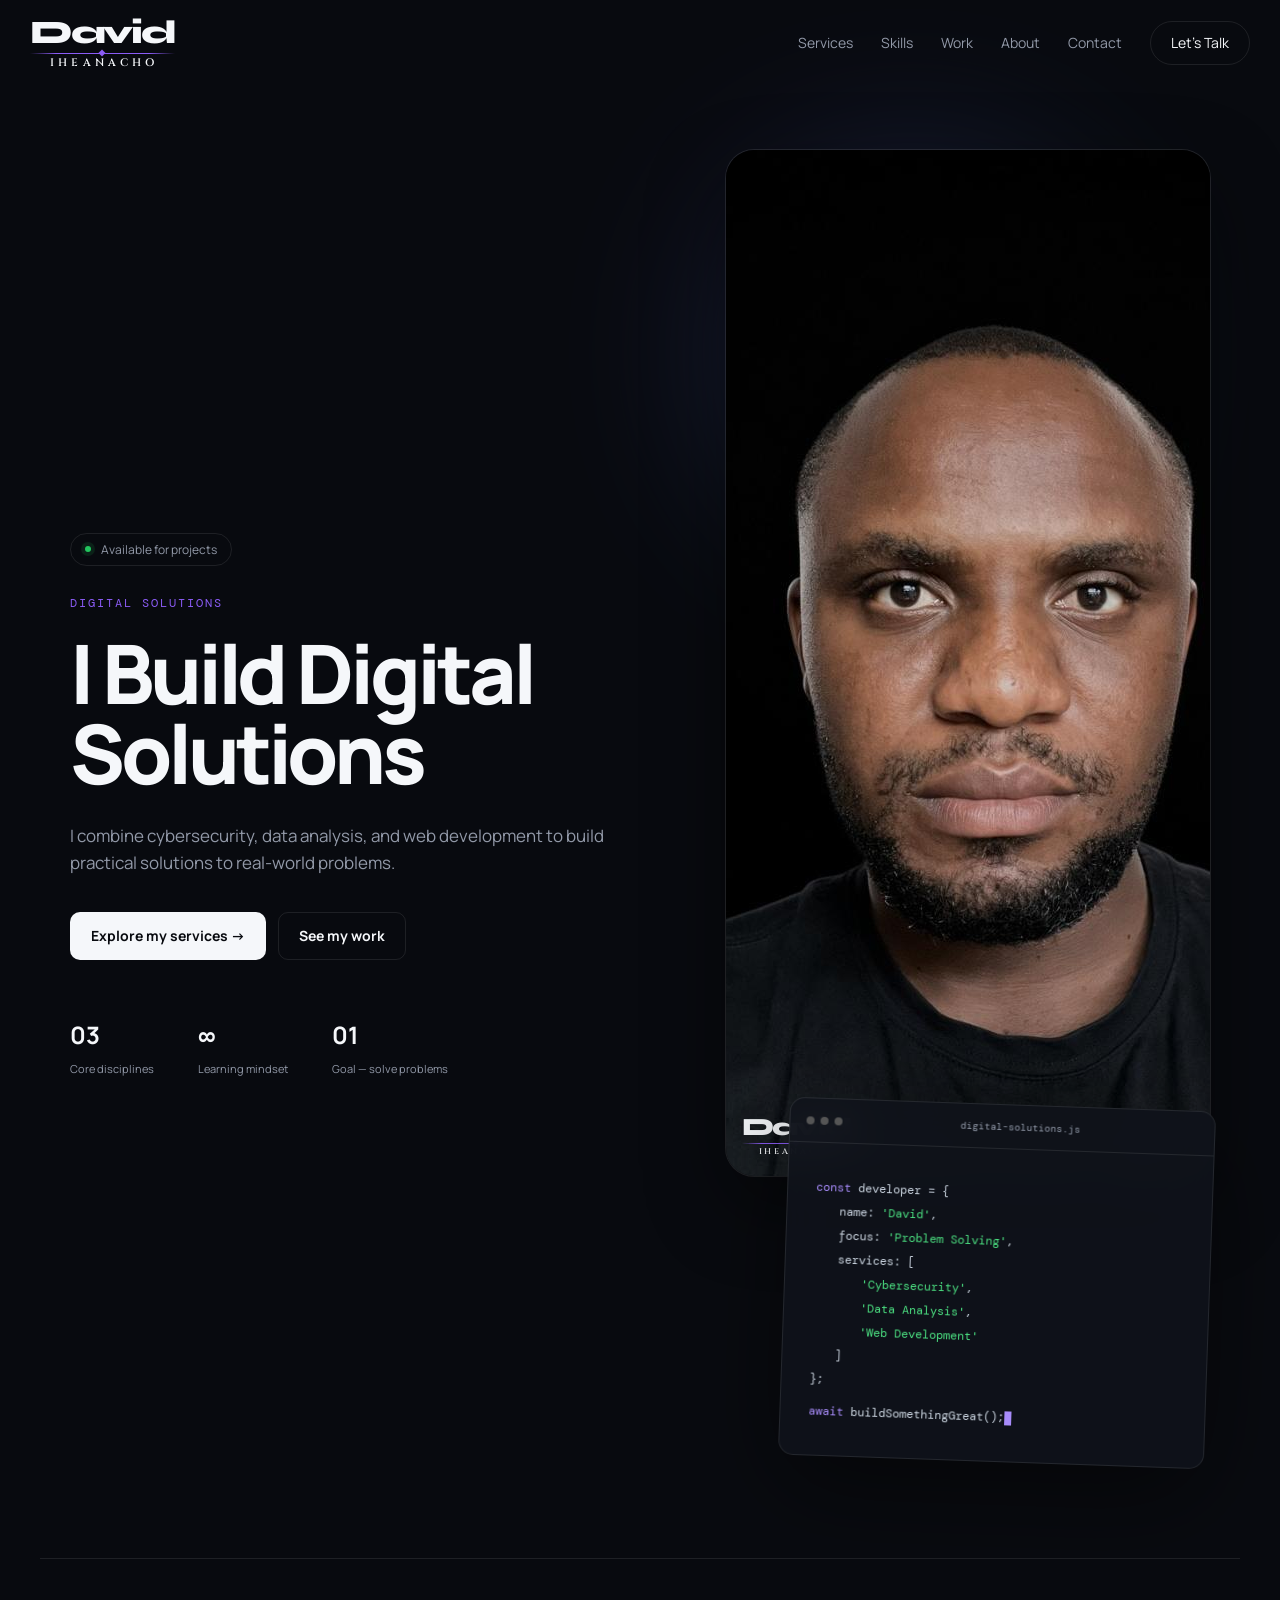
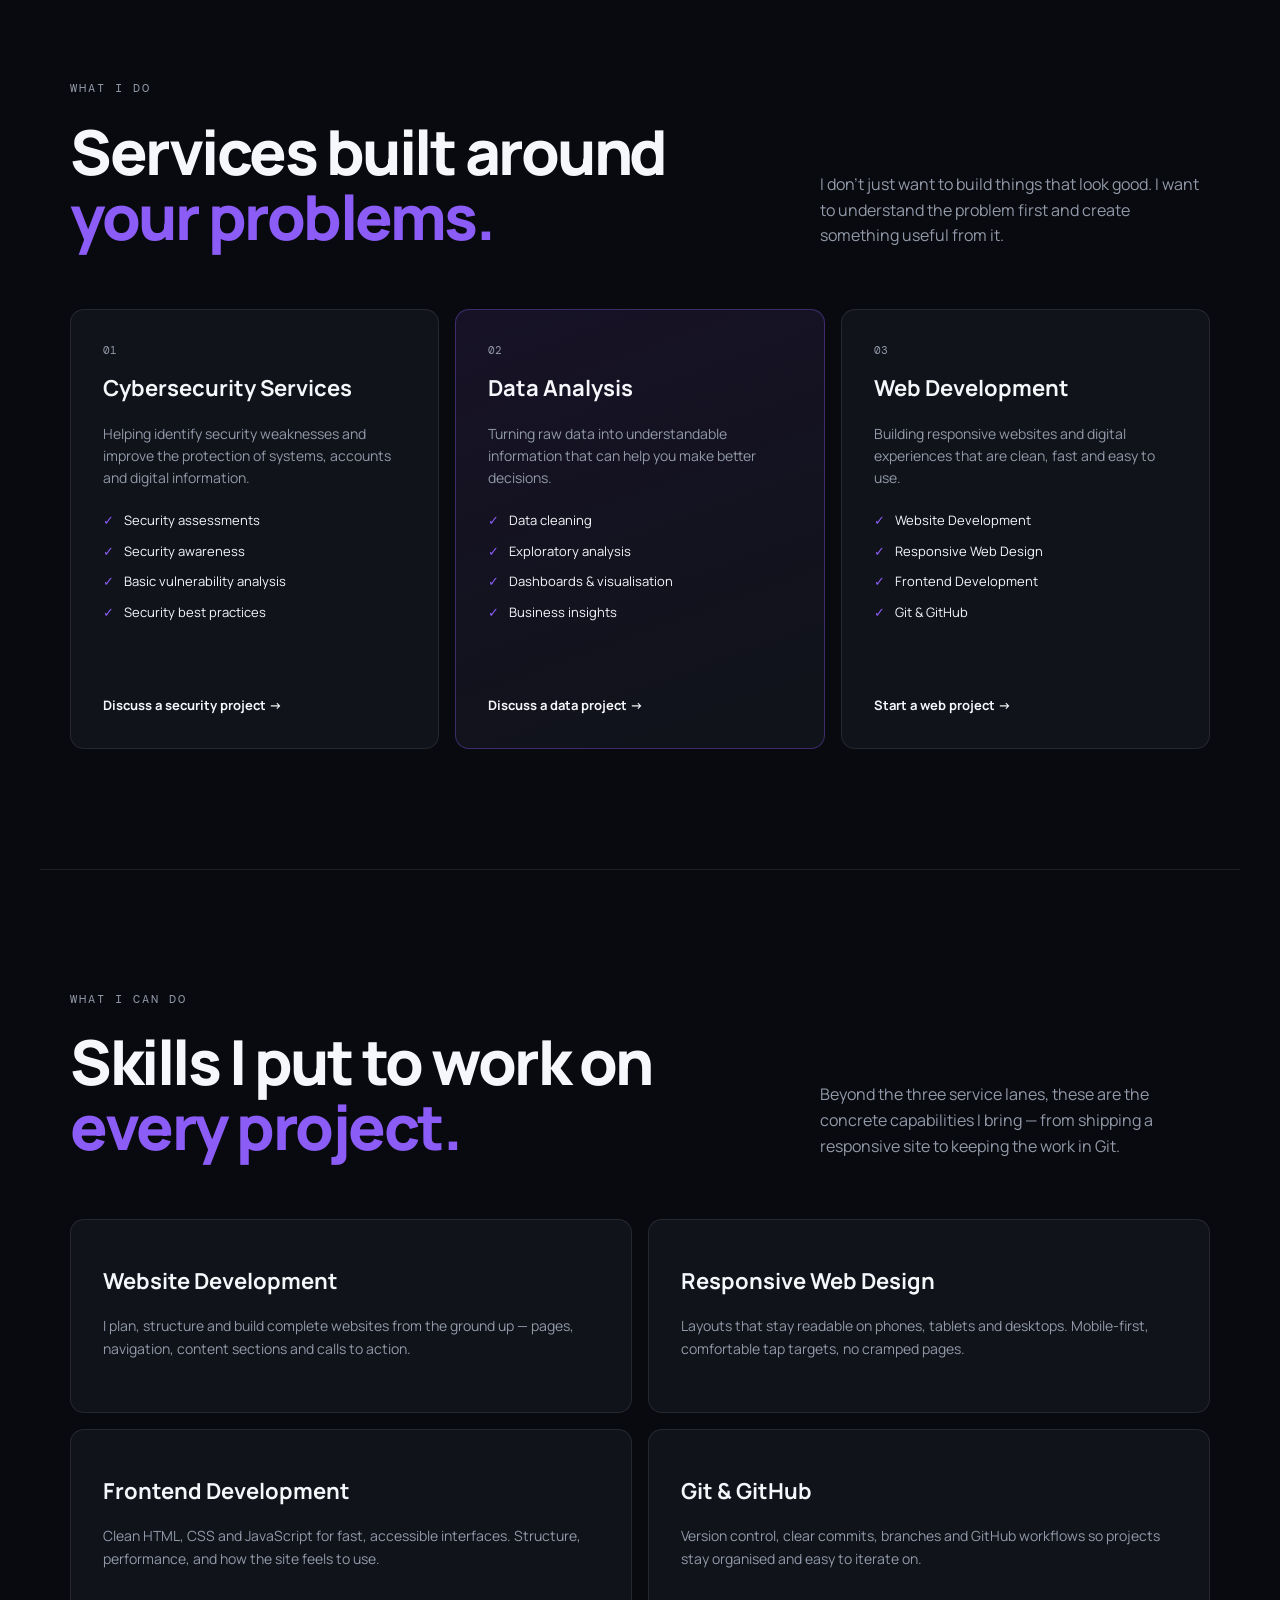
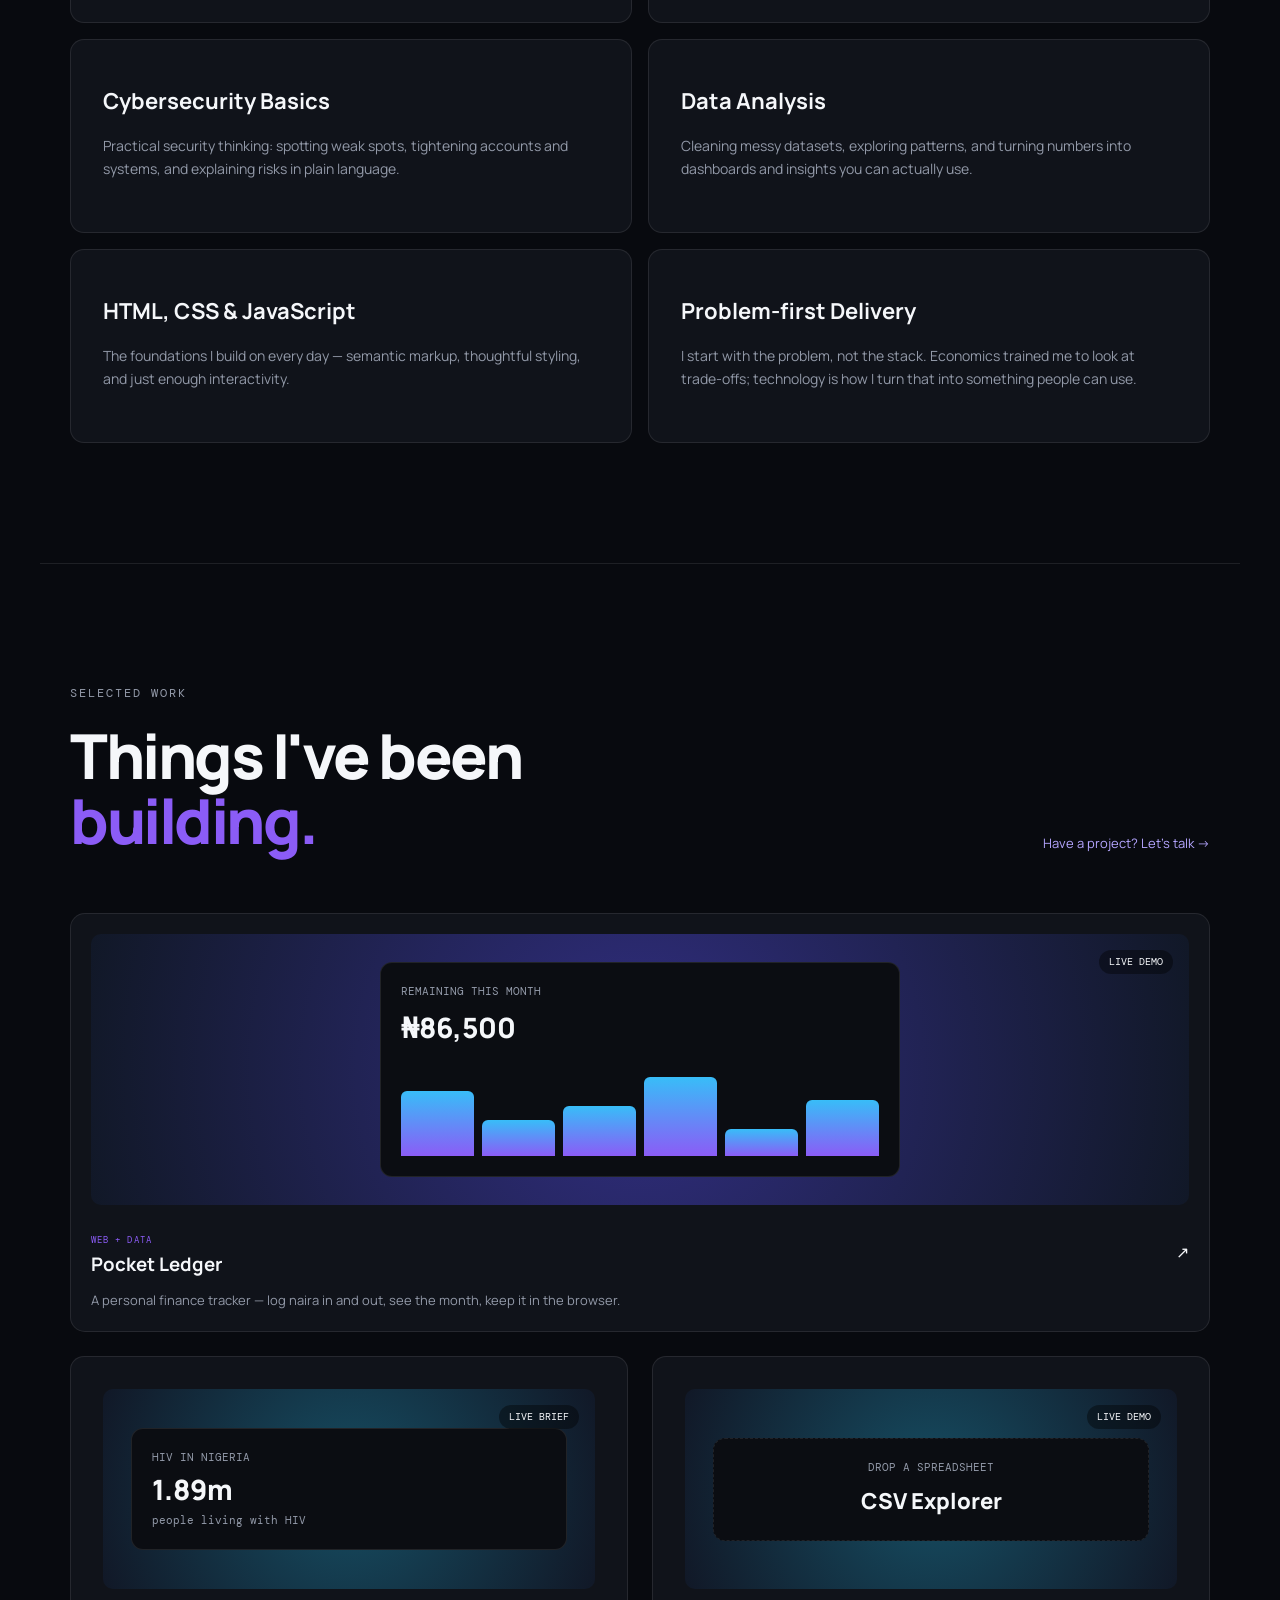
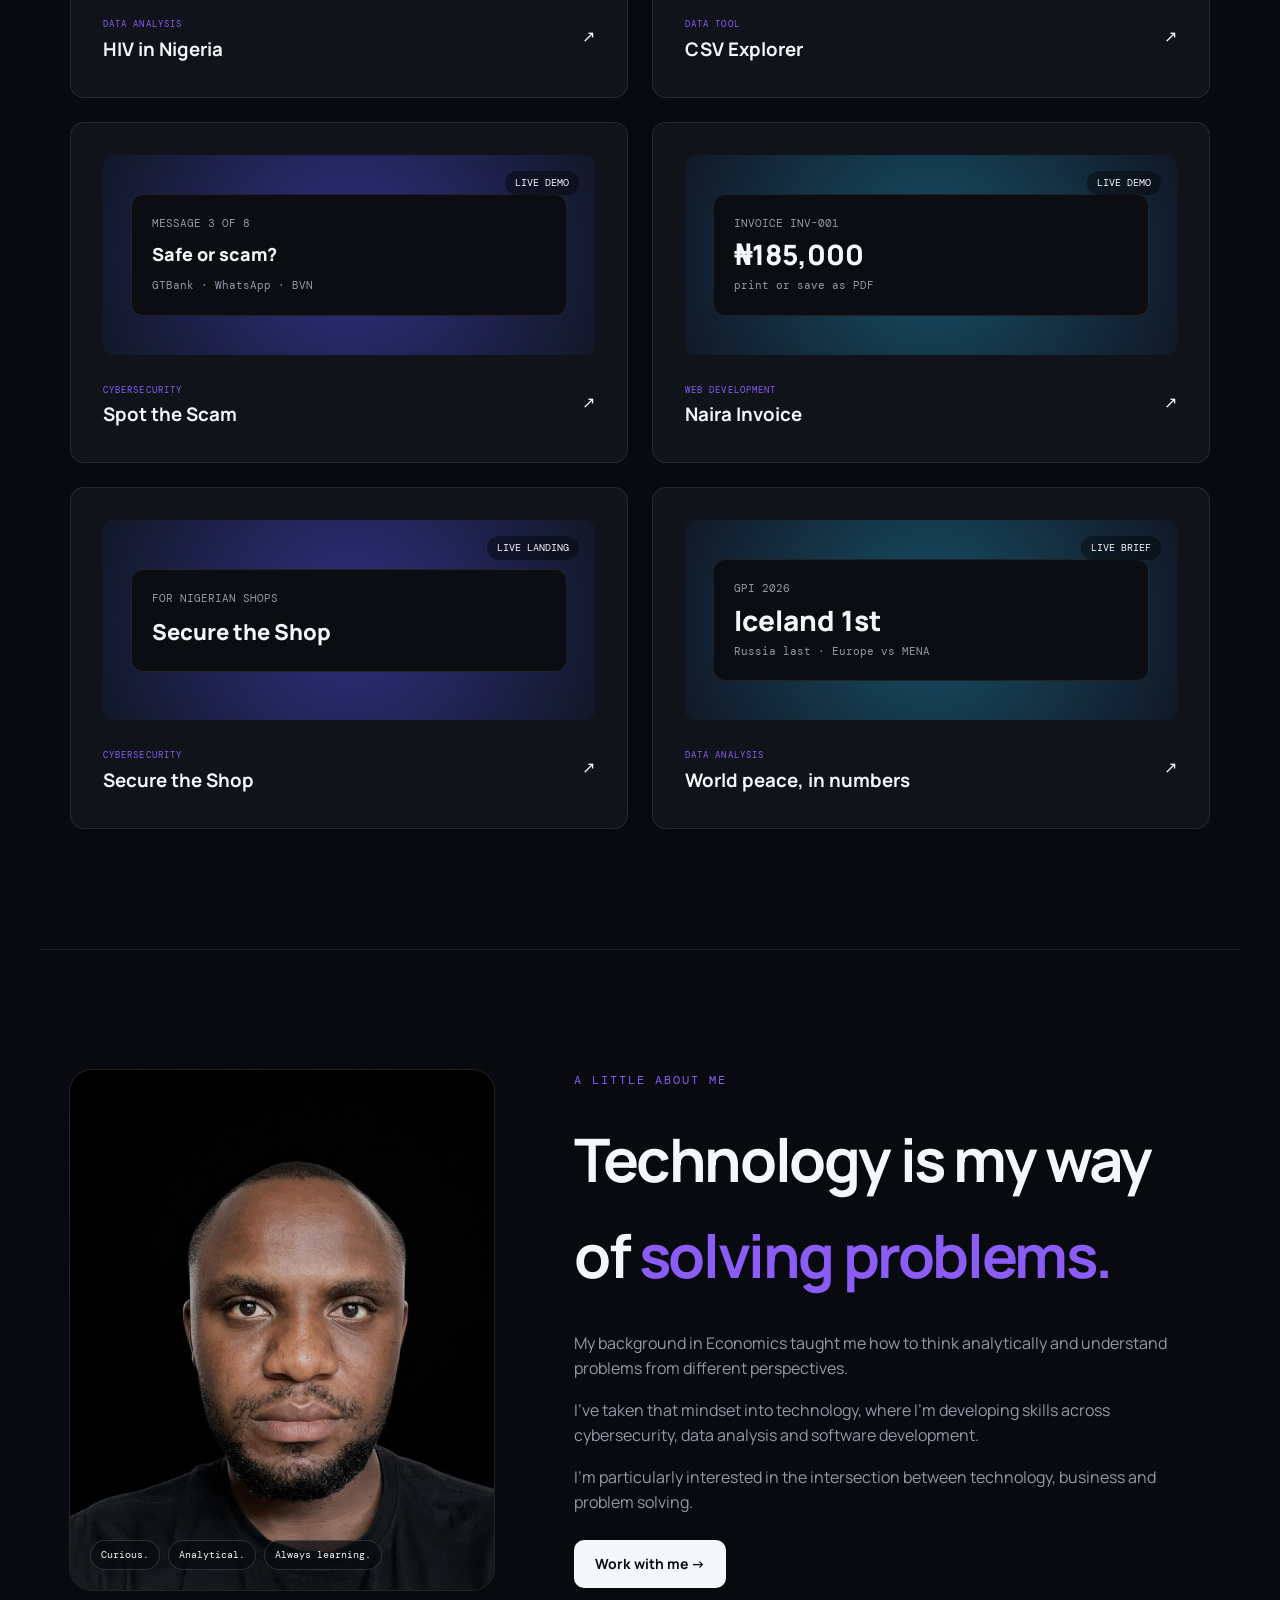
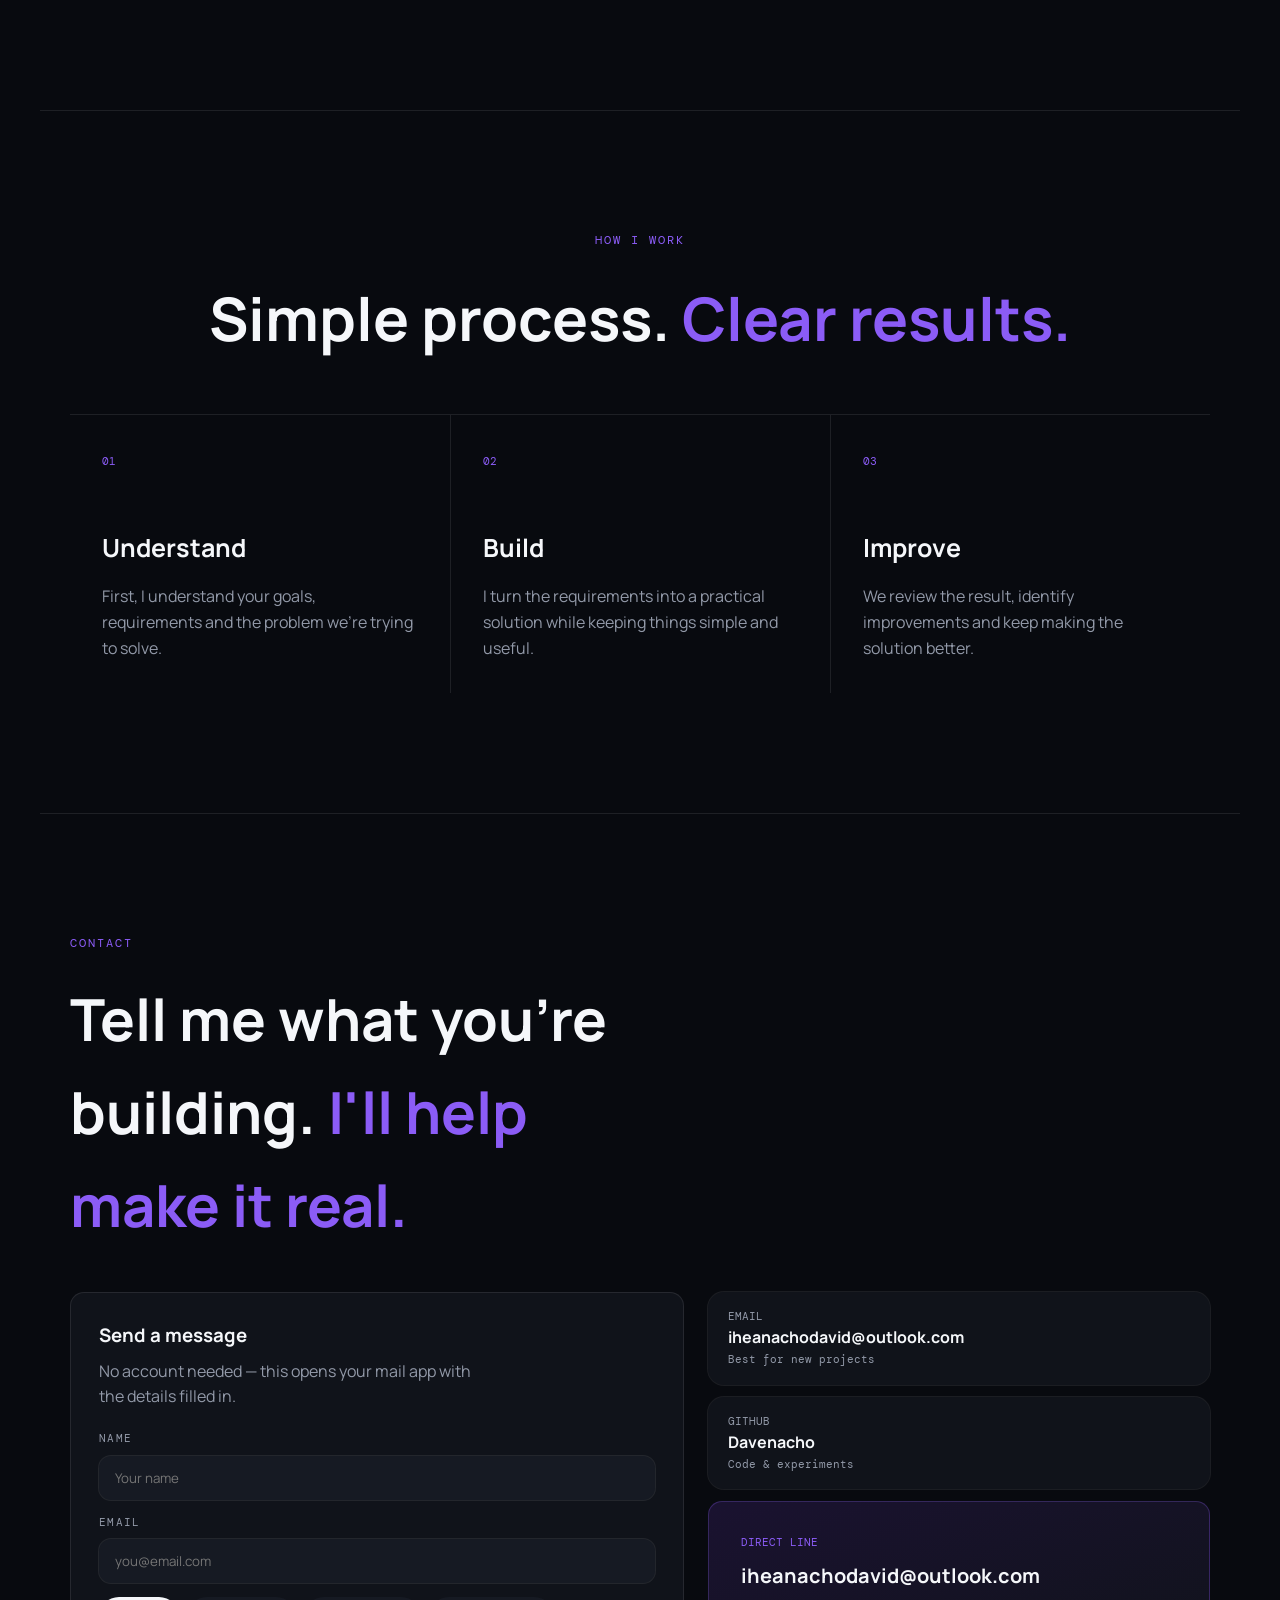
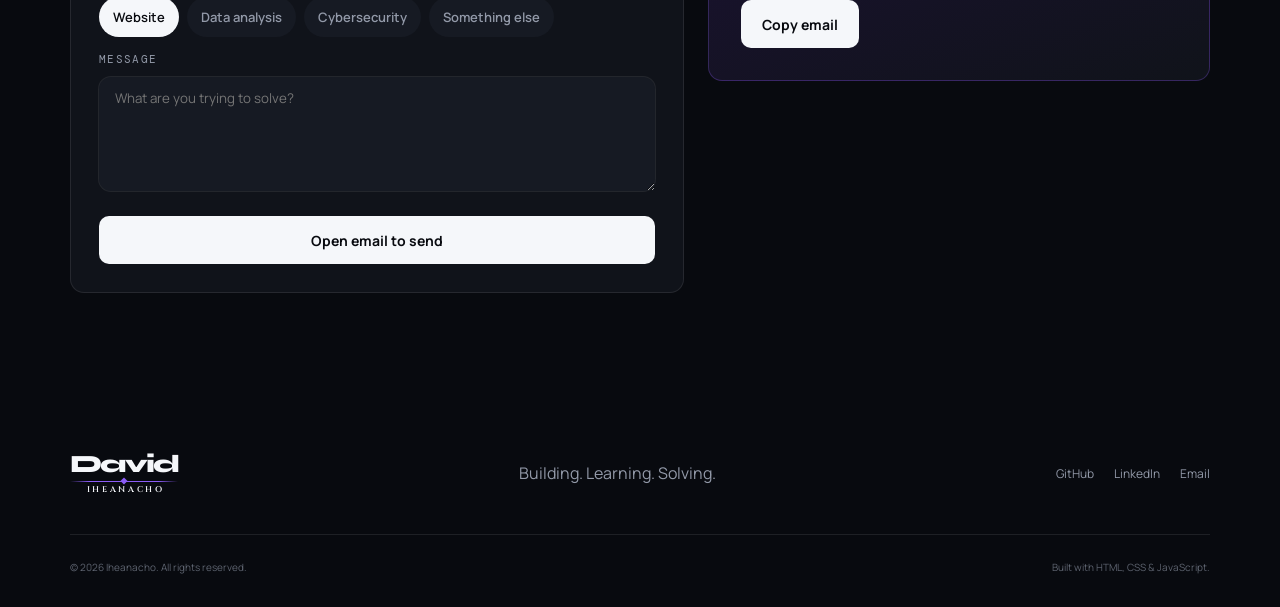
==== commit cd843f64: "updated personal website" ====
--- a/index.html
+++ b/index.html
@@ -222,6 +222,29 @@
           <div class="work-meta"><div><small>WEB DEVELOPMENT</small><h3>Naira Invoice</h3></div><span>↗</span></div>
         </a>
       </div>
+            <div class="work-grid" style="margin-top:24px">
+        <a class="work-card" href="shop.html">
+          <div class="work-visual" style="min-height:200px">
+            <span class="badge">LIVE LANDING</span>
+            <div class="mini-dash">
+              <p class="mono">FOR NIGERIAN SHOPS</p>
+              <p style="font-size:22px;font-weight:800;margin-top:8px">Secure the Shop</p>
+            </div>
+          </div>
+          <div class="work-meta"><div><small>CYBERSECURITY</small><h3>Secure the Shop</h3></div><span>↗</span></div>
+        </a>
+        <a class="work-card" href="peace.html">
+          <div class="work-visual teal" style="min-height:200px">
+            <span class="badge">LIVE BRIEF</span>
+            <div class="mini-dash">
+              <p class="mono">GPI 2026</p>
+              <p style="font-size:28px;font-weight:800">Iceland 1st</p>
+              <p class="mono">Russia last · Europe vs MENA</p>
+            </div>
+          </div>
+          <div class="work-meta"><div><small>DATA ANALYSIS</small><h3>World peace, in numbers</h3></div><span>↗</span></div>
+        </a>
+      </div>
     </section>
 
     <section class="section about" id="about">
